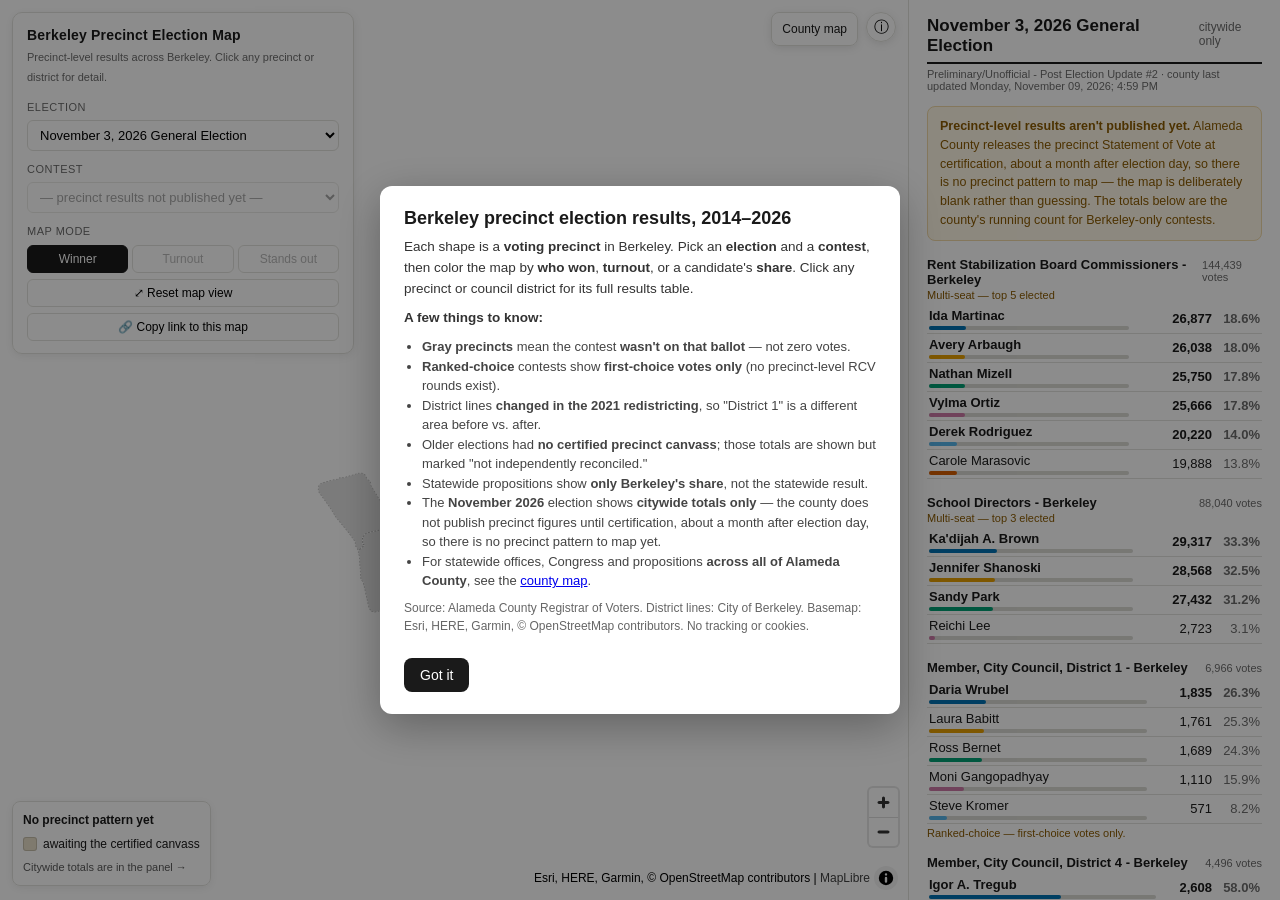
==== site/index.html @ ec2a9d04 "React to hashchange, so shared links work after load Both maps read the URL hash once at boot and ne" ====
<!DOCTYPE html>
<html lang="en">
<head>
<meta charset="utf-8" />
<meta name="viewport" content="width=device-width, initial-scale=1" />
<title>Berkeley Precinct Election Map</title>
<link href="./vendor/maplibre-gl.css" rel="stylesheet" />
<script src="./vendor/maplibre-gl.js"></script>
<style>
  :root { --panel: 372px; --bg: #f7f7f5; --ink: #1a1a1a; --muted: #6b6b6b; --line: #e2e2dd; --gold:#e8a400;
    --below:#b35806; --above:#2166ac; --neutral:#e8e8e6; }
  * { box-sizing: border-box; }
  html, body { margin: 0; height: 100%; font-family: -apple-system, BlinkMacSystemFont, "Segoe UI", Roboto, Helvetica, Arial, sans-serif; color: var(--ink); }
  #app { display: grid; grid-template-columns: 1fr var(--panel); height: 100%; }
  #map { position: relative; }
  #panel { border-left: 1px solid var(--line); background: #fff; overflow-y: auto; padding: 16px 18px 48px; }
  #controls { position: absolute; top: 12px; left: 12px; z-index: 5; background: rgba(255,255,255,.96);
    border: 1px solid var(--line); border-radius: 10px; padding: 12px 14px; width: 342px; box-shadow: 0 2px 10px rgba(0,0,0,.08); }
  #controls h1 { font-size: 14px; margin: 0 0 2px; letter-spacing: .2px; }
  #controls .sub { font-size: 11px; color: var(--muted); margin-bottom: 10px; }
  label { display: block; font-size: 11px; text-transform: uppercase; letter-spacing: .5px; color: var(--muted); margin: 8px 0 3px; }
  select { width: 100%; padding: 6px 8px; font-size: 13px; border: 1px solid var(--line); border-radius: 6px; background: #fff; }
  .modes { display: flex; flex-wrap: wrap; gap: 4px; margin-top: 4px; }
  .modes button { flex: 1 1 30%; font-size: 12px; padding: 6px 4px; border: 1px solid var(--line); background: #fff; border-radius: 6px; cursor: pointer; }
  .modes button.active { background: var(--ink); color: #fff; border-color: var(--ink); }
  .toggle { display:flex; gap:4px; margin-top:4px; }
  .toggle button { flex:1; font-size:12px; padding:5px 4px; border:1px solid var(--line); background:#fff; border-radius:6px; cursor:pointer; }
  .toggle button.active { background:#e9eef5; border-color:var(--above); color:#1c4a6e; font-weight:600; }
  .toggle button:disabled { opacity:.4; cursor:not-allowed; }
  .morebtn { width:100%; margin-top:5px; font-size:11px; padding:3px; background:none; border:none; color:var(--muted); cursor:pointer; text-align:left; }
  .moreviews { margin-top:3px; }
  #rcvNote { display: none; margin-top: 8px; font-size: 11px; background: #fff7e6; border: 1px solid #f0d9a8; color: #8a5a00; padding: 6px 8px; border-radius: 6px; }
  .editBtn { margin-top:8px; width:100%; font-size:12px; padding:6px; border:1px dashed var(--line); background:#fafafa; border-radius:6px; cursor:pointer; color:#444; }
  #legend { position: absolute; bottom: 14px; left: 12px; z-index: 5; background: rgba(255,255,255,.96);
    border: 1px solid var(--line); border-radius: 8px; padding: 8px 10px; font-size: 12px; max-width: 320px; box-shadow: 0 2px 10px rgba(0,0,0,.08); }
  #legend .row { display: flex; align-items: center; gap: 6px; margin: 2px 0; }
  #legend .sw { width: 14px; height: 14px; border-radius: 3px; border: 1px solid rgba(0,0,0,.15); flex: none; }
  .dhead { display:flex; align-items:baseline; justify-content:space-between; gap:8px; border-bottom:2px solid var(--ink); padding-bottom:6px; margin-bottom:2px; }
  .dhead h2 { font-size: 17px; margin: 0; }
  .dhead .mem { font-size: 12px; color: var(--muted); }
  .vintage { font-size: 11px; color: var(--muted); margin: 4px 0 14px; }
  .reset { font-size: 12px; color:#2a6; cursor:pointer; text-decoration:underline; background:none;border:none;padding:0; }
  .contestTitle { font-size: 14px; margin: 4px 0 2px; }
  .card { border:1px solid var(--line); border-radius:8px; padding:10px 12px; margin:8px 0 16px; }
  .card.dev { background:#fbfbf9; } .card.measure { background:#f3f7fb; border-color:#cfe0ee; } .card.align { background:#f7f4fb; border-color:#ddd0ee; }
  .card .lbl { font-size:11px; text-transform:uppercase; letter-spacing:.5px; color:var(--muted); margin-bottom:6px; }
  .dvrow { margin:8px 0; }
  .dvrow .top { display:flex; justify-content:space-between; font-size:12px; margin-bottom:3px; }
  .dvrow .dev { font-weight:700; font-variant-numeric:tabular-nums; }
  .dvbar { position:relative; height:10px; background:#ececea; border-radius:3px; }
  .dvbar .z { position:absolute; left:50%; top:-2px; bottom:-2px; width:1px; background:#9a9a94; }
  .dvbar .seg { position:absolute; top:0; bottom:0; border-radius:3px; }
  .mk { display:inline-block; font-size:11px; padding:1px 6px; border-radius:10px; font-weight:600; }
  .mk.confident { background:#d8efe0; color:#1d7a4d; }
  .mk.small { background:#fdf0d5; color:#8a5a00; }
  .mk.noisy { background:#eee; color:#777; }
  .mk.none { background:#f2f2f0; color:#999; }
  .mk.flag { background:#fff0f0; color:#b23; }
  .subtotal { background: var(--bg); border: 1px solid var(--line); border-radius: 8px; padding: 8px 10px; margin: 8px 0 16px; }
  .subtotal .lbl { font-size: 11px; text-transform: uppercase; letter-spacing:.5px; color: var(--muted); margin-bottom: 4px; }
  .prec { margin: 0 0 16px; }
  .prec .ph { display:flex; align-items:baseline; justify-content:space-between; cursor:pointer; }
  .prec .ph:hover .pid { text-decoration: underline; }
  .prec .pid { font-weight: 600; font-size: 13px; }
  .prec.focus .pid { color: #111; }
  .prec .turn { font-size: 11px; color: var(--muted); font-variant-numeric: tabular-nums; }
  table.res { width: 100%; border-collapse: collapse; font-size: 13px; margin-top: 4px; }
  table.res td { padding: 3px 2px; border-bottom: 1px solid var(--line); }
  table.res td.v { text-align: right; font-variant-numeric: tabular-nums; }
  table.res td.p { text-align: right; color: var(--muted); width: 48px; font-variant-numeric: tabular-nums; }
  table.res tr.win td { font-weight: 700; }
  .bar { height: 4px; background: #d9d9d3; border-radius: 2px; margin-top: 3px; }
  .bar > span { display: block; height: 100%; border-radius: 2px; }
  .noballot { font-size:12px; color: var(--muted); font-style: italic; margin-top:4px; }
  .credit { font-size: 11px; color: var(--muted); margin-top: 24px; line-height: 1.5; }
  a.src { color: #2a6; }
  /* editor modal */
  #editor { position:fixed; inset:0; background:rgba(0,0,0,.4); z-index:20; display:none; align-items:center; justify-content:center; }
  #editor .box { background:#fff; border-radius:12px; padding:20px 22px; width:460px; max-height:82vh; overflow-y:auto; box-shadow:0 10px 40px rgba(0,0,0,.3); }
  #editor h3 { margin:0 0 4px; font-size:16px; }
  #editor .hint { font-size:12px; color:var(--muted); margin-bottom:12px; }
  #editor .crow { display:flex; align-items:center; justify-content:space-between; gap:8px; padding:5px 0; border-bottom:1px solid var(--line); }
  #editor .crow span { font-size:13px; }
  #editor select.score { width:150px; }
  #editor .btns { display:flex; gap:8px; margin-top:16px; }
  #editor .btns button { flex:1; padding:8px; border-radius:7px; border:1px solid var(--line); cursor:pointer; font-size:13px; }
  #editor .btns .primary { background:var(--ink); color:#fff; border-color:var(--ink); }
  /* per-precinct rows as real, keyboard-focusable buttons (a11y) */
  .prec .ph { width:100%; text-align:left; font:inherit; color:inherit; background:none; border:none; border-radius:6px; }
  .prec .ph:focus-visible { outline:2px solid var(--above); outline-offset:2px; }
  .distrow { display:block; width:100%; text-align:left; font:inherit; color:inherit; background:none; border:none; border-bottom:1px solid var(--line); padding:8px 2px; cursor:pointer; }
  .distrow:hover .pid { text-decoration:underline; }
  .distrow:focus-visible { outline:2px solid var(--above); outline-offset:2px; }
  /* about / intro overlay */
  #about { position:fixed; inset:0; background:rgba(0,0,0,.45); z-index:30; display:none; align-items:center; justify-content:center; padding:16px; }
  #about .box { background:#fff; border-radius:12px; padding:22px 24px; max-width:520px; max-height:86vh; overflow-y:auto; box-shadow:0 12px 44px rgba(0,0,0,.3); }
  #about h2 { margin:0 0 6px; font-size:18px; }
  #about p { font-size:13.5px; line-height:1.55; margin:8px 0; color:#333; }
  #about ul { font-size:13px; line-height:1.5; color:#444; padding-left:18px; margin:8px 0; }
  #about .ok { margin-top:14px; padding:9px 16px; border-radius:8px; border:none; background:var(--ink); color:#fff; font-size:14px; cursor:pointer; }
  #aboutBtn { position:absolute; top:12px; right:12px; z-index:5; width:30px; height:30px; border-radius:50%; border:1px solid var(--line);
    background:rgba(255,255,255,.96); font-size:15px; cursor:pointer; box-shadow:0 2px 8px rgba(0,0,0,.1); }
  #countyLink { position:absolute; top:12px; right:50px; z-index:5; font-size:12px; padding:6px 10px; border:1px solid var(--line);
    border-radius:8px; background:rgba(255,255,255,.96); color:var(--ink); text-decoration:none; box-shadow:0 2px 8px rgba(0,0,0,.1); }
  .ctrlbtn { width:100%; margin-top:6px; padding:6px; font-size:12px; border:1px solid var(--line); background:#fff; border-radius:6px; cursor:pointer; }
  /* mobile / small screens: stack map over a scrollable panel; full-width controls */
  @media (max-width:760px){
    #app { grid-template-columns:1fr; grid-template-rows: 56vh auto; }
    #panel { border-left:none; border-top:1px solid var(--line); }
    #controls { left:8px; right:8px; width:auto; max-height:42vh; overflow-y:auto; }
    #legend { max-width:52%; bottom:8px; }
    #aboutBtn { top:10px; right:10px; }
    #countyLink { top:auto; bottom:8px; right:8px; }
    .modes button, .toggle button, select, .ctrlbtn { min-height:40px; }
    .prec .ph { min-height:40px; }
  }
  @media (max-width:400px){ #controls { font-size:12px; } #legend { max-width:60%; } }
</style>
</head>
<body>
<noscript><div style="padding:24px;font:15px/1.6 -apple-system,Arial,sans-serif;max-width:640px">
  <h2>Berkeley Precinct Election Map</h2>
  <p>This interactive map needs JavaScript (and a WebGL-capable browser) to run. Election
  results data is available as plain files under <code>/data/</code> in the source repository.</p>
</div></noscript>
<div id="app">
  <div id="map">
    <a id="countyLink" href="./county.html" title="Countywide map: statewide offices, Congress and propositions">County map</a>
    <button id="aboutBtn" title="About this map" aria-label="About this map">ⓘ</button>
    <div id="controls">
      <h1>Berkeley Precinct Election Map</h1>
      <div class="sub" id="focusNote">Precinct-level results across Berkeley. Click any precinct or district for detail.</div>
      <label>Election</label>
      <select id="electionSel"></select>
      <label>Contest</label>
      <select id="contestSel"></select>
      <label>Map mode</label>
      <div class="modes">
        <button data-mode="winner" class="active">Winner</button>
        <button data-mode="turnout">Turnout</button>
        <button data-mode="deviation" title="Where a precinct voted clearly differently from its district">Stands out</button>
        <button data-mode="alignment" id="alignBtn" style="display:none">Alignment</button>
      </div>
      <button class="morebtn" id="moreToggle">More views ▾</button>
      <div class="modes moreviews" id="moreViews" style="display:none">
        <button data-mode="choice">% for a candidate</button>
      </div>
      <div id="choiceWrap" style="display:none">
        <label>Candidate / choice</label>
        <select id="choiceSel"></select>
      </div>
      <div id="baselineWrap" style="display:none">
        <label>Compare each precinct to</label>
        <div class="toggle" id="baselineToggle">
          <button data-base="district" class="active">Its district avg</button>
          <button data-base="city">Citywide avg</button>
        </div>
      </div>
      <div id="rcvNote">⚑ Ranked-choice contest — this shows <b>first-choice votes only</b>.</div>
      <button class="ctrlbtn" id="resetView">⤢ Reset map view</button>
      <button class="ctrlbtn" id="shareBtn">🔗 Copy link to this map</button>
      <!-- Authoring tool — hidden in the public build; remove display:none to score contests locally. -->
      <button class="editBtn" id="openEditor" style="display:none">✎ Edit alignment scores…</button>
    </div>
    <div id="legend"></div>
  </div>
  <div id="panel"></div>
</div>
<div id="about"><div class="box">
  <h2>Berkeley precinct election results, 2014–2026</h2>
  <p>Each shape is a <b>voting precinct</b> in Berkeley. Pick an <b>election</b> and a <b>contest</b>, then
  color the map by <b>who won</b>, <b>turnout</b>, or a candidate's <b>share</b>. Click any precinct or
  council district for its full results table.</p>
  <p style="font-weight:600;margin-bottom:2px">A few things to know:</p>
  <ul>
    <li><b>Gray precincts</b> mean the contest <b>wasn't on that ballot</b> — not zero votes.</li>
    <li><b>Ranked-choice</b> contests show <b>first-choice votes only</b> (no precinct-level RCV rounds exist).</li>
    <li>District lines <b>changed in the 2021 redistricting</b>, so "District 1" is a different area before vs. after.</li>
    <li>Older elections had <b>no certified precinct canvass</b>; those totals are shown but marked "not independently reconciled."</li>
    <li>Statewide propositions show <b>only Berkeley's share</b>, not the statewide result.</li>
    <li>The <b>November 2026</b> election shows <b>citywide totals only</b> — the county does not publish
        precinct figures until certification, about a month after election day, so there is no precinct
        pattern to map yet.</li>
    <li>For statewide offices, Congress and propositions <b>across all of Alameda County</b>, see the
        <a href="./county.html">county map</a>.</li>
  </ul>
  <p style="font-size:12px;color:#666">Source: Alameda County Registrar of Voters. District lines: City of
  Berkeley. Basemap: Esri, HERE, Garmin, © OpenStreetMap contributors. No tracking or cookies.</p>
  <button class="ok" id="aboutOk">Got it</button>
</div></div>
<div id="editor"><div class="box">
  <h3>Alignment scores</h3>
  <div class="hint">1 = strongly oppose · 3 = neutral · 5 = strongly support. “—” = unscored (excluded from the composite). Edits apply live; Export saves <code>alignment.json</code> to commit.</div>
  <label>Election</label><select id="edElection"></select>
  <label>Contest</label><select id="edContest"></select>
  <div id="edChoices"></div>
  <div class="btns">
    <button id="edApply" class="primary">Apply</button>
    <button id="edExport">Export alignment.json</button>
    <button id="edClose">Close</button>
  </div>
</div></div>
<script>
const DATA = "./data";
const EMBED_PAGE = "index";
/* ---- embedding (samkp.com wraps this page in an iframe) ----------------------
   A deep link shared from samkp.com has to reopen the same view, and "copy link"
   has to hand back the samkp.com URL, not the github.io one. So the parent is told
   the hash on every change, and is asked for its own URL when copying. Only the
   origins listed here are trusted, and only the hash — which is not sensitive — is
   ever sent. Standalone (unframed) use is unaffected. */
const EMBED_PARENTS = ["https://samkp.com", "https://www.samkp.com"];
const FRAMED = (()=>{ try { return !!window.parent && window.parent !== window; } catch(e){ return false; } })();
let _shareWaiters = [];
if(FRAMED) window.addEventListener("message", ev=>{
  if(!EMBED_PARENTS.includes(ev.origin)) return;
  const d = ev.data || {};
  if(d.type === "bpm:share-url" && typeof d.url === "string"){
    const w = _shareWaiters; _shareWaiters = []; w.forEach(fn=>fn(d.url));
  }
});
function notifyParent(){
  if(!FRAMED) return;
  for(const o of EMBED_PARENTS){
    try { window.parent.postMessage({type:"bpm:hash", page:EMBED_PAGE, hash:location.hash}, o); } catch(e){}
  }
}
function shareUrl(){
  if(!FRAMED) return Promise.resolve(location.href);
  return new Promise(res=>{
    let done=false; const finish=u=>{ if(!done){ done=true; res(u); } };
    _shareWaiters.push(finish);
    for(const o of EMBED_PARENTS){
      try { window.parent.postMessage({type:"bpm:share-url-request"}, o); } catch(e){}
    }
    setTimeout(()=>finish(location.href), 400);   // no answer: fall back to our own URL
  });
}

// Okabe–Ito colorblind-safe qualitative palette (first 7), then neutral grays for overflow.
const CAT = ["#0072B2","#E69F00","#009E73","#CC79A7","#56B4E9","#D55E00","#F0E442","#8c8c8c","#7d5aa6","#4d4d4d"];
const YESNO = { "YES":"#2b8cbe", "NO":"#e08214" };
const RAMP = ["#f7fbff","#c6dbef","#6baed6","#2171b5","#08306b"];
const MAP_LABEL = { "berkeley-council-2021":"2021 redistricting", "berkeley-council-2013":"2013 map (2010 census)" };
const MODES = ["winner","choice","turnout","deviation","alignment"];
const DEV_MAX = 0.15;          // 15 pts saturates the diverging scale
const MATERIAL = 0.03;         // 3-pt materiality gate
const NEUTRAL = "#e8e8e6", UNSCORED = "#e6ddc7";
const OVER_NOTE = "Turnout over 100%: California allows same-day (conditional) voter registration, so ballots cast can exceed the pre-election registered-voter count (precinct consolidation adds to this too).";
const overReg = p => p.registered && p.ballots_cast > p.registered;

const state = { election:null, contest:null, mode:"winner", choice:null, baseline:"district",
                district:null, focus:null, results:null, catalog:null, dmembers:{},
                alignment:{}, measures:{}, featured:[] };
let map, elections;

const slug = s => s.toLowerCase().replace(/[^a-z0-9]+/g,"-").replace(/^-|-$/g,"");
const esc = s => String(s==null?"":s).replace(/[&<>"]/g, c=>({"&":"&amp;","<":"&lt;",">":"&gt;",'"':"&quot;"}[c]));
const sumv = ch => Object.values(ch).reduce((a,b)=>a+b,0);
// multi-seat (vote-for-N) contests: significance must be per-ballot (p=votes/ballots,
// n=ballots), NOT per-vote — votes within one ballot aren't independent.
const isMulti = contest => !!(state.catalog[contest] && state.catalog[contest].multi);
const denomOf = (c, multi) => multi ? (c.cast||0) : sumv(c.choices);
const winnerOf = ch => Object.entries(ch).filter(([k])=>!k.startsWith("_")).reduce((a,b)=> b[1]>a[1]?b:a, ["",-1]);
const hex2rgb = h => [1,3,5].map(i=>parseInt(h.slice(i,i+2),16));
function rampColor(t){ const n=RAMP.length-1, x=Math.max(0,Math.min(1,t))*n, i=Math.floor(x), f=x-i;
  const a=hex2rgb(RAMP[i]), b=hex2rgb(RAMP[Math.min(i+1,n)]);
  return `rgb(${a.map((v,k)=>Math.round(v+(b[k]-v)*f)).join(",")})`; }
// shared diverging scale: t in [-1,1]. Light neutral midpoint, dark saturated
// endpoints, orange↔blue — the canonical colorblind-safe, non-partisan diverging pair
// (ColorBrewer / Cynthia Brewer: light middle, dark contrasting-hue extremes).
function divColor(t){
  t=Math.max(-1,Math.min(1,t));
  const mid=[241,241,239], below=[179,88,6], above=[33,102,172];   // #b35806 <-> #f1f1ef <-> #2166ac
  const e = t<0?below:above, k=Math.abs(t);
  return `rgb(${mid.map((m,i)=>Math.round(m+(e[i]-m)*k)).join(",")})`;
}

// ---- statistics (Feature 1) ----
function aggregate(contest, choice, pids){
  const multi=isMulti(contest); let cv=0, den=0;
  for(const pid of pids){ const c=state.results.precincts[pid]?.contests[contest];
    if(c){ cv += c.choices[choice]||0; den += denomOf(c,multi); } }
  return { p: den? cv/den : 0, n: den };
}
function districtsWithContest(contest){
  const s=new Set();
  for(const p of Object.values(state.results.precincts)) if(p.contests[contest]) s.add(p.district);
  s.delete(undefined); s.delete(null); return s;
}
function aggregate2(contest){ const s={}; for(const p of Object.values(state.results.precincts)){ const c=p.contests[contest]; if(c) for(const[k,v] of Object.entries(c.choices)) s[k]=(s[k]||0)+v; } return s; }
function deviation(pid, contest, choice, baseline){
  const p0=state.results.precincts[pid], c=p0&&p0.contests[contest];
  if(!c) return null;
  const multi=isMulti(contest);
  const n=denomOf(c,multi), p=n?(c.choices[choice]||0)/n:0;
  const cityOnly = districtsWithContest(contest).size<=1;
  let base, scope;
  if(baseline==="city" && !cityOnly){ base=aggregate(contest,choice,Object.keys(state.results.precincts)); scope="city"; }
  else { base=aggregate(contest,choice, state.results.districts[p0.district]||[]); scope="district"; }
  if(!n || !base.n) return { unavailable:true, multi, scope, cityOnly };   // multi-seat w/o ballot counts
  const diff=p-base.p;
  const se=Math.sqrt(p*(1-p)/n + base.p*(1-base.p)/base.n);   // binomial SE of the difference
  const sig=Math.abs(diff) > 1.96*se, mat=Math.abs(diff) >= MATERIAL;
  const verdict = (sig&&mat)?"confident":(sig&&!mat)?"small":(!sig&&mat)?"noisy":"none";
  return { p, n, base, diff, se, sig, mat, verdict, scope, cityOnly, multi };
}
// ---- alignment (Feature 2) — human-authored scores only ----
const contestScored = (eid, contest) => {
  const s=(state.alignment[eid]||{})[contest];
  return !!(s && Object.values(s).some(v=>v!=null)) && state.catalog?.[contest]?.verified!==false;
};
function scoredContests(eid){
  const A=state.alignment[eid]||{};
  return Object.keys(A).filter(n=>Object.values(A[n]||{}).some(v=>v!=null));
}
// whether an election has ANY scored+verified contest (gates the Alignment button).
// Needs that election's catalog; for the current election use state.catalog, else
// treat "has a non-null score" as enough (verified re-checked at render time).
function hasScored(eid){
  const A=state.alignment[eid]||{};
  return Object.entries(A).some(([n,s])=>Object.values(s||{}).some(v=>v!=null));
}
// Single-contest alignment index for the CURRENTLY selected contest.
function contestAlignment(pid, contest){
  const scores=(state.alignment[state.election]||{})[contest];
  const cat=state.catalog[contest];
  if(!scores || !cat || cat.verified===false) return null;      // honor verified
  const c=state.results.precincts[pid]?.contests[contest]; if(!c) return null;
  const tot=sumv(c.choices); if(!tot) return null;
  let ws=0, w=0;
  for(const [choice,score] of Object.entries(scores)){
    if(score==null) continue;
    const sh=(c.choices[choice]||0)/tot; ws+=sh*score; w+=sh;
  }
  return w>0 ? ws/w : null;
}
function alignmentIndex(pid){
  const v=contestAlignment(pid, state.contest);
  return v==null ? null : { index:v, contests:1, contest:state.contest };
  // TODO: cross-contest precinct alignment average — blend contestAlignment(pid, c)
  // across scoredContests(state.election) into a per-precinct composite. Not surfaced yet.
}
window._test = { deviation, alignmentIndex, contestAlignment, hasScored, scoredContests, aggregate, districtsWithContest, get state(){return state;} };

function fatal(msg){
  document.getElementById("app").innerHTML =
    `<div style="padding:28px;max-width:560px;font:15px/1.6 -apple-system,Arial,sans-serif">
      <h2>Berkeley Precinct Election Map</h2><p>${esc(msg)}</p>
      <p style="color:#666;font-size:13px">Try a modern browser with WebGL enabled, or view the raw data files under <code>/data/</code>.</p></div>`;
}
function webglOK(){
  try { const c=document.createElement("canvas");
    return !!(window.WebGLRenderingContext && (c.getContext("webgl")||c.getContext("experimental-webgl"))); }
  catch(e){ return false; }
}
async function boot() {
  if(!webglOK()){ fatal("This map needs a WebGL-capable browser to display."); return; }
  try {
    elections = (await (await fetch(`${DATA}/elections.json`)).json()).elections;
  } catch(e){ fatal("Could not load election data. Please refresh."); return; }
  try { state.alignment = await (await fetch(`${DATA}/alignment.json`)).json(); } catch(e){ state.alignment={}; }
  try { state.measures  = await (await fetch(`${DATA}/measures.json`)).json();  } catch(e){ state.measures={}; }
  try { state.featured  = (await (await fetch(`${DATA}/featured.json`)).json()).featured||[]; } catch(e){ state.featured=[]; }
  const esel = document.getElementById("electionSel");
  elections.forEach(e => esel.add(new Option(e.name, e.id)));
  map = new maplibregl.Map({
    container: "map",
    style: { version:8,
      // Esri's light-gray canvas: keyless, and a neutral ground for a choropleth.
      // (CARTO's basemaps.cartocdn.com tiles now require an API key and serve a
      // watermarked placeholder without one.) Labels ride above the fills so place
      // names stay readable over the choropleth.
      sources:{
        esri:{ type:"raster", tileSize:256,
          tiles:["https://services.arcgisonline.com/ArcGIS/rest/services/Canvas/World_Light_Gray_Base/MapServer/tile/{z}/{y}/{x}"],
          attribution:"Esri, HERE, Garmin, © OpenStreetMap contributors" },
        esriLabels:{ type:"raster", tileSize:256,
          tiles:["https://services.arcgisonline.com/ArcGIS/rest/services/Canvas/World_Light_Gray_Reference/MapServer/tile/{z}/{y}/{x}"] } },
      layers:[{ id:"base", type:"raster", source:"esri" }] },
    center:[-122.29,37.884], zoom:12.4 });
  window._map = map;
  map.on("error", e => console.error("MAP ERROR:", e && e.error && e.error.message));
  map.addControl(new maplibregl.NavigationControl({ showCompass:false }), "bottom-right");
  let inited=false;
  async function init(){
    if(inited) return; inited=true;
    try { parseHash(); document.getElementById("electionSel").value = state.election;
      await loadElection(state.election); wireControls(); window._ready = true;
      try { if(!localStorage.getItem("bpm_about_v1")){ document.getElementById("about").style.display="flex"; localStorage.setItem("bpm_about_v1","1"); } } catch(e){} }
    catch (err) { console.error("LOAD HANDLER FAILED:", err && err.stack || err); fatal("Something went wrong loading the map. Please refresh."); }
  }
  map.on("load", init);
  // resilience: start as soon as the style is ready even if basemap tiles stall/are blocked
  // Start as soon as the style settles. The style can take a while on a slow or
  // throttled connection, so wait up to ~30s before giving up on it; past that,
  // start anyway so the visitor gets the results panel rather than a blank page
  // (loadElection's layer setup tolerates a not-yet-ready style and retries).
  let _t=0; const _poll=setInterval(()=>{
    if(inited){ clearInterval(_poll); return; }
    if(map.isStyleLoaded() || _t++ > 75){ clearInterval(_poll); init(); }
  }, 400);
}
/* Back/forward, an edited address bar, or — when embedded — the parent page
   pointing the iframe at a different view, all arrive as a hashchange. Without
   this the app only read the hash once at boot, so a pasted link did nothing
   until a manual reload. updateHash() uses replaceState, which does not fire
   hashchange, so there is no feedback loop. */
window.addEventListener("hashchange", async ()=>{
  if(!window._ready) return;
  const prev = state.election;
  parseHash();
  const esel=document.getElementById("electionSel");
  if(esel) esel.value = state.election;
  if(state.election !== prev){ state.contest=null; state.focus=null; await loadElection(state.election); return; }
  state.focus=null;
  render();          // render() resolves _pendingContestSlug / _pendingChoiceSlug
});

function eachCoord(geom, fn){ const walk=a=>{ if(typeof a[0]==="number") fn(a); else a.forEach(walk); }; walk(geom.coordinates); }
function fitToPrecincts(duration){
  if(!state._geo || !state._geo.features.length) return;
  const b=new maplibregl.LngLatBounds();
  state._geo.features.forEach(f=>eachCoord(f.geometry,c=>b.extend(c)));
  if(b.isEmpty()) return;
  const narrow = window.innerWidth<=760;
  const want = narrow ? {top:96,left:20,right:20,bottom:40} : {top:110,left:372,right:40,bottom:60};
  const doFit=()=>{
    // Clamp padding to the canvas — on a narrow desktop window the 372px control
    // inset can exceed the map pane, and fitBounds then gives up entirely.
    const c=map.getCanvas();
    const W=c.clientWidth||c.width, H=c.clientHeight||c.height;
    const fit=(a,b2,limit)=>{
      a=Math.min(a, limit*0.35); b2=Math.min(b2, limit*0.35);   // no side eats the pane
      const t=a+b2, max=limit*0.7;
      return t<=max? [a,b2] : [a*max/t, b2*max/t]; };
    const [l,r]=fit(want.left,want.right,W), [t,bm]=fit(want.top,want.bottom,H);
    const pad={top:Math.round(t),bottom:Math.round(bm),left:Math.round(l),right:Math.round(r)};
    try{ map.fitBounds(b, { padding:pad, duration: duration==null?400:duration }); }
    catch(e){ /* container not sized yet — retry after resize */ map.once("idle", ()=>{ try{ map.fitBounds(b,{duration:0}); }catch(_){} }); } };
  // guard against a not-yet-laid-out container (fitBounds → NaN)
  const c=map.getCanvas(); if(c && c.width>0 && c.height>0) doFit(); else map.once("idle", doFit);
}

async function loadElection(id) {
  state.election = id;
  const meta = elections.find(e=>e.id===id);
  state.results = await (await fetch(`${DATA}/${meta.results}`)).json();
  state.catalog = state.results.contests;

  const geo = await (await fetch(`${DATA}/${meta.geo}`)).json();
  const dgeo = await (await fetch(`${DATA}/${meta.districts_geo}`)).json();
  state._geo = geo;   // kept for precinctCenter (avoids reading MapLibre internals)
  state.dmembers = {}; dgeo.features.forEach(f=> state.dmembers[String(f.properties.district)] = f.properties.member);

  // Map layers are set up in one fault-tolerant block: if the style is not ready
  // yet (slow/blocked basemap) addSource throws, and we retry once the style
  // settles instead of failing the whole load — the results panel still renders.
  const setupLayers = () => {
  ["precincts-fill","precincts-line","precincts-sel","districts-all","districts-focus"].forEach(l=>{ if(map.getLayer(l)) map.removeLayer(l); });
  ["precincts","districts"].forEach(s=>{ if(map.getSource(s)) map.removeSource(s); });
  map.addSource("precincts", { type:"geojson", data:geo, promoteId:"precinct" });
  map.addSource("districts", { type:"geojson", data:dgeo });
  map.addLayer({ id:"precincts-fill", type:"fill", source:"precincts",
    paint:{ "fill-color":["coalesce",["feature-state","color"],"#ddd"], "fill-opacity":0.88 } });
  map.addLayer({ id:"precincts-line", type:"line", source:"precincts", paint:{ "line-color":"#fff", "line-width":0.6 } });
  map.addLayer({ id:"precincts-sel", type:"line", source:"precincts", paint:{
    "line-color":["case",["==",["feature-state","sel"],2],"#111",["==",["feature-state","sel"],1],"#e8a400","rgba(0,0,0,0)"],
    "line-width":["case",["==",["feature-state","sel"],2],3,["==",["feature-state","sel"],1],1.8,0] } });
  map.addLayer({ id:"districts-all", type:"line", source:"districts",
    paint:{ "line-color":"#888", "line-width":0.8, "line-dasharray":[2,2], "line-opacity":0.5 } });
  map.addLayer({ id:"districts-focus", type:"line", source:"districts",
    filter:["==",["get","district"], state.district], paint:{ "line-color":"#111", "line-width":2.4 } });
  // street/place labels on top of the fills
  if(!map.getLayer("base-labels"))
    map.addLayer({ id:"base-labels", type:"raster", source:"esriLabels", paint:{ "raster-opacity":0.9 } });
  fitToPrecincts(0);
  };
  try { setupLayers(); }
  catch(e){ console.warn("style not ready, retrying layer setup:", e && e.message);
            map.once("styledata", ()=>{ try{ setupLayers(); render(); }catch(_){} }); }

  if(!map.__precinctWired){                 // register interaction handlers ONCE, not per election switch
    map.__precinctWired = true;
    map.on("click", "precincts-fill", e => {
      const pid = e.features[0].properties.precinct;
      const d = state.results.precincts[pid]?.district;
      if (d==null) return;
      state.district = d; state.focus = pid; render();
    });
    map.on("mouseenter","precincts-fill",()=>map.getCanvas().style.cursor="pointer");
    map.on("mouseleave","precincts-fill",()=>map.getCanvas().style.cursor="");
  }

  if (isPending()) { renderPending(); return; }   // canvass not published yet
  buildContestPicker();
  if (!state.contest || !(state.contest in state.catalog)) state.contest = pickDefaultContest();
  if (state.district!=null && !(state.district in state.results.districts)) { state.district = null; state.focus = null; }
  render();
}

/* ---- elections whose precinct canvass the county has not published yet ----
   The county releases the precinct-level Statement of Vote only at/near
   certification (~30 days). Until then we have the real citywide outcome but no
   precinct pattern, so the choropleth is switched off rather than filled with a
   guess, and the panel shows the citywide count with its "as of" stamp. */
const isPending = () => !!(state.results && state.results.precinct_results === false);
const PENDING_WASH = "#e6ddc7";

function setControlsEnabled(on){
  document.getElementById("contestSel").disabled = !on;
  document.querySelectorAll('.modes button[data-mode]').forEach(b=>{ b.disabled = !on; });
  const mt=document.getElementById("moreToggle"); if(mt) mt.style.display = on? "" : "none";
  const mv=document.getElementById("moreViews"); if(mv && !on) mv.style.display="none";
}

function renderPending(){
  setControlsEnabled(false);
  const sel=document.getElementById("contestSel");
  sel.innerHTML=""; sel.add(new Option("— precinct results not published yet —",""));
  document.getElementById("choiceWrap").style.display="none";
  document.getElementById("baselineWrap").style.display="none";
  document.getElementById("rcvNote").style.display="none";

  const paint=()=>{ try{ for(const pid of Object.keys(state.results.precincts))
      map.setFeatureState({source:"precincts", id:pid},{color:PENDING_WASH, sel:0}); }catch(e){} };
  if(map.isStyleLoaded() && map.getSource("precincts")) paint(); else map.once("idle", paint);
  if(map.getLayer("districts-focus")) map.setFilter("districts-focus",["==",["get","district"],"__none__"]);

  document.getElementById("legend").innerHTML =
    `<div style="font-weight:600;margin-bottom:4px">No precinct pattern yet</div>`
    + `<div class="row"><span class="sw" style="background:${PENDING_WASH}"></span>awaiting the certified canvass</div>`
    + `<div style="font-size:11px;color:#595959;margin-top:3px">Citywide totals are in the panel →</div>`;

  document.getElementById("panel").innerHTML = pendingPanelHtml();
  updateHash();
}

function needFraction(threshold){          // "Needs 2/3 majority Yes votes to pass"
  if(!threshold) return null;
  if(/2\s*\/\s*3|two-?thirds/i.test(threshold)) return 2/3;
  if(/55%/.test(threshold)) return 0.55;
  if(/majority/i.test(threshold)) return 0.5;
  return null;
}

function pendingPanelHtml(){
  const cw = state.results.citywide || {};
  const meta = elections.find(e=>e.id===state.election) || {};
  const contests = cw.contests || [];
  const src = (meta.sources||{});

  const yesNo = c => {
    const y=c.choices.find(r=>/^(bonds\s+)?yes$/i.test(r.choice));
    const n=c.choices.find(r=>/^(bonds\s+)?no$/i.test(r.choice));
    if(!y||!n) return null;
    const share=y.votes/((y.votes+n.votes)||1), need=needFraction(c.threshold);
    return {y,n,share,need, passing: need==null? null : share>=need};
  };

  let html = `<div class="dhead"><h2>${esc(meta.name||"November 3, 2026")}</h2>`
    + `<span class="mem">citywide only</span></div>`
    + `<div class="vintage">${esc(cw.status||"Preliminary/Unofficial")}`
    + (cw.county_last_updated? ` · county last updated ${esc(cw.county_last_updated)}` : "")
    + `</div>`
    + `<div class="card" style="background:#fff7e6;border-color:#f0d9a8;color:#8a5a00;font-size:12.5px;line-height:1.5">`
    + `<b>Precinct-level results aren't published yet.</b> Alameda County releases the `
    + `precinct Statement of Vote at certification, about a month after election day, so there `
    + `is no precinct pattern to map — the map is deliberately blank rather than guessing. `
    + `The totals below are the county's running count for Berkeley-only contests.</div>`;

  for(const c of contests){
    const total = c.total_votes || c.choices.reduce((a,r)=>a+r.votes,0);
    const m = c.kind==="measure" ? yesNo(c) : null;
    html += `<div class="prec"><div class="ph" style="cursor:default"><span class="pid">${esc(c.name)}</span>`
      + `<span class="turn">${(total||0).toLocaleString()} votes</span></div>`;
    if(c.threshold) html += `<div style="font-size:11px;color:#6b6b6b;margin:2px 0">${esc(c.threshold)}</div>`;
    if(c.seats) html += `<div style="font-size:11px;color:#8a5a00;margin:2px 0">Multi-seat — top ${c.seats} elected</div>`;
    if(m && m.passing!==null)
      html += `<div style="margin:3px 0"><span class="mk ${m.passing?"confident":"flag"}">`
        + `${m.passing?"passing":"failing"} · needs ${(m.need*100).toFixed(m.need===2/3?1:0)}%</span></div>`;
    const top = Math.max(...c.choices.map(r=>r.votes));
    html += `<table class="res">` + c.choices.map((r,i)=>{
        const win = c.kind==="measure" ? /^(bonds\s+)?yes$/i.test(r.choice) && m && m.passing
                                       : (c.seats? i < c.seats : r.votes===top);
        const col = c.kind==="measure"
          ? (/^(bonds\s+)?yes$/i.test(r.choice)? YESNO.YES : /^(bonds\s+)?no$/i.test(r.choice)? YESNO.NO : CAT[i%CAT.length])
          : CAT[i%CAT.length];
        return `<tr class="${win?"win":""}"><td>${esc(r.choice)}`
          + `<div class="bar"><span style="width:${(r.pct||0).toFixed(1)}%;background:${col}"></span></div></td>`
          + `<td class="v">${r.votes.toLocaleString()}</td><td class="p">${(r.pct||0).toFixed(1)}%</td></tr>`;
      }).join("") + `</table>`;
    if(c.rcv) html += `<div style="font-size:11px;color:#8a5a00;margin-top:3px">Ranked-choice — first-choice votes only.</div>`;
    html += `</div>`;
  }

  html += `<div class="credit"><b>${esc(meta.name||"")}</b><br>`
    + `Citywide totals scraped from the county's live results portal`
    + (cw.source_url? ` (<a class="src" href="${esc(cw.source_url)}" target="_blank" rel="noopener">results page</a>)` : "")
    + `. Only Berkeley-jurisdiction contests are shown: the portal reports county and state `
    + `contests countywide, not for Berkeley, so those would be misleading here.<br>`
    + (src.election_page? `County <a class="src" href="${esc(src.election_page)}" target="_blank" rel="noopener">election page</a>.<br>`:"")
    + `Precinct geometry for this election is already published and loaded — only the tallies are missing.`
    + `</div>`;
  return html;
}

function featuredFor(eid){ return (state.featured||[]).filter(f=>f.election===eid).map(f=>f.contest); }
const pickDefaultContest = () => {
  const f=featuredFor(state.election).find(n=>n in state.catalog);
  if(f) return f;
  const n=Object.keys(state.catalog); return n.find(x=>/^Mayor - Berkeley/.test(x))||n[0];
};

function buildContestPicker(){
  const sel=document.getElementById("contestSel"); sel.innerHTML="";
  const names=Object.keys(state.catalog);
  const feat=featuredFor(state.election).filter(n=>names.includes(n)); const featSet=new Set(feat);
  const tag=n=>{ const m=state.catalog[n];
    return (m.consequential?"★ ":"")+n+(m.rcv?" (RCV)":"")+(m.multi?" ▦":"")+(m.verified===false?" ⚠":"")+((state.measures[state.election]||{})[n]?" ◆":""); };
  const opt=n=>{ const o=new Option(tag(n),n); if(state.catalog[n].reason) o.title=state.catalog[n].reason; return o; };
  const grp=(label,arr)=>{ if(!arr.length)return; const og=document.createElement("optgroup"); og.label=label; arr.forEach(n=>og.appendChild(opt(n))); sel.appendChild(og); };
  grp("★ Featured", feat);
  const rest=names.filter(n=>!featSet.has(n));
  grp("Berkeley city / schools", rest.filter(n=>/Berkeley/.test(n)));
  grp("County · State · Federal · Props", rest.filter(n=>!/Berkeley/.test(n)));
  sel.value=state.contest;
}
/* Candidate slugs must survive across cycles: the county prefixes choices with the
   party in some elections and not others (e.g. "DEM - LATEEFAH SIMON" in Nov 2024,
   plain "Lateefah Simon" in Nov 2026). Links are written party-free and read
   tolerantly, so older prefixed links keep working too. */
const PARTY_PREFIX = /^[A-Z]{2,4}\s*-\s*/i;
const SLUG_PARTY = /^(dem|rep|grn|lib|pf|ai|npp|aip|ref)-/;
const bareSlug = c => slug(String(c).replace(PARTY_PREFIX, ""));
function resolveChoice(slugged, choices){
  if(!slugged) return null;
  const bare = slugged.replace(SLUG_PARTY, "");
  return choices.find(c=>slug(c)===slugged)
      || choices.find(c=>bareSlug(c)===slugged)
      || choices.find(c=>bareSlug(c)===bare)
      || null;
}
function choiceValid(){ return state.catalog[state.contest].choices.includes(state.choice); }
function buildChoicePicker(){
  const sel=document.getElementById("choiceSel"); sel.innerHTML="";
  state.catalog[state.contest].choices.forEach(c=>sel.add(new Option(c,c)));
  if(!choiceValid()) state.choice=leadingChoiceName();
  sel.value=state.choice;
}
function leadingChoiceName(){ const agg=aggregate2(state.contest); const [w]=winnerOf(agg); return w||state.catalog[state.contest].choices[0]; }
function colorForContest(){
  const {choices,kind}=state.catalog[state.contest]; const cmap={};
  choices.forEach((c,i)=>{ cmap[c]= kind==="measure"&&YESNO[c.toUpperCase()] ? YESNO[c.toUpperCase()] : CAT[i%CAT.length]; });
  return cmap;
}

function render(){
  if (isPending()) { renderPending(); return; }
  setControlsEnabled(true);                 // undo the pending-election lockout
  if (state._pendingContestSlug){ const m=Object.keys(state.catalog).find(n=>slug(n)===state._pendingContestSlug); if(m)state.contest=m; state._pendingContestSlug=null; }
  if (state._pendingChoiceSlug){ const m=resolveChoice(state._pendingChoiceSlug, state.catalog[state.contest]?.choices||[]); if(m)state.choice=m; state._pendingChoiceSlug=null; }

  updateAlignVisibility();
  const cat=state.catalog[state.contest];
  const usesChoice = state.mode==="choice"||state.mode==="deviation";
  document.getElementById("rcvNote").style.display = cat.rcv?"block":"none";
  document.getElementById("choiceWrap").style.display = usesChoice?"block":"none";
  document.getElementById("baselineWrap").style.display = state.mode==="deviation"?"block":"none";
  document.getElementById("contestSel").value=state.contest;
  if(!choiceValid()) state.choice=leadingChoiceName();
  if(usesChoice) buildChoicePicker();
  // city baseline disabled for council-only contests
  const cityOnly = districtsWithContest(state.contest).size<=1;
  const cityBtn=document.querySelector('#baselineToggle [data-base="city"]');
  if(cityBtn){ cityBtn.disabled=cityOnly; if(cityOnly && state.baseline==="city"){ state.baseline="district"; syncBaselineButtons(); } }

  const paintMap=()=>{ try{
    paintChoropleth(colorForContest());
    map.setFilter("districts-focus", ["==",["get","district"], state.district||"__none__"]);
    setHighlights();
  }catch(e){ console.error("paint skipped:", e && e.message); } };
  if(map.isStyleLoaded() && map.getSource("precincts")) paintMap();
  else map.once("idle", paintMap);   // repaint once the style/tiles settle (resilient to flaky CDNs)
  buildLegend(colorForContest());
  showDistrict();
  updateHash();
}

function paintChoropleth(cmap){
  const P=state.results.precincts, cat=state.catalog[state.contest];
  const setC=(pid,color)=>map.setFeatureState({source:"precincts", id:pid}, {color});
  if(state.mode==="deviation"){
    const choice=state.choice, multi=isMulti(state.contest), dsts=districtsWithContest(state.contest), cityOnly=dsts.size<=1;
    const cityAgg=aggregate(state.contest,choice,Object.keys(P)); const dAgg={};
    for(const d of dsts) dAgg[d]=aggregate(state.contest,choice,state.results.districts[d]||[]);
    for(const [pid,p] of Object.entries(P)){
      const c=p.contests[state.contest];
      if(!c || cat.verified===false){ setC(pid, c?NEUTRAL:"#eee"); continue; }
      const n=denomOf(c,multi);
      const base=(state.baseline==="city"&&!cityOnly)?cityAgg:dAgg[p.district];
      if(!n || !base.n){ setC(pid, NEUTRAL); continue; }   // multi-seat w/o ballot counts
      const pr=(c.choices[choice]||0)/n, diff=pr-base.p, se=Math.sqrt(pr*(1-pr)/n+base.p*(1-base.p)/base.n);
      const ok = Math.abs(diff)>1.96*se && Math.abs(diff)>=MATERIAL;
      setC(pid, ok?divColor(diff/DEV_MAX):NEUTRAL);
    }
    return;
  }
  if(state.mode==="alignment"){
    for(const pid of Object.keys(P)){ const ai=alignmentIndex(pid); setC(pid, ai?divColor((ai.index-3)/2):UNSCORED); }
    return;
  }
  for(const [pid,p] of Object.entries(P)){
    let color="#e5e5e5";
    if(state.mode==="turnout"){ color=rampColor(p.registered? p.ballots_cast/p.registered:0); }
    else{ const c=p.contests[state.contest];
      if(c){ if(state.mode==="winner"){ const [w]=winnerOf(c.choices); color=cmap[w]||"#bbb"; }
        else{ const den=denomOf(c,isMulti(state.contest)); color=rampColor(den?(c.choices[state.choice]||0)/den:0); } }
      else color="#eee"; }
    setC(pid,color);
  }
}
function setHighlights(){
  const group=new Set(state.results.districts[state.district]||[]);
  for(const pid of Object.keys(state.results.precincts))
    map.setFeatureState({source:"precincts", id:pid}, {sel: pid===state.focus?2:(group.has(pid)?1:0)});
}

function buildLegend(cmap){
  const el=document.getElementById("legend"); const cat=state.catalog[state.contest];
  if(state.mode==="deviation"){
    const flag = cat.verified===false, bw=state.baseline==="city"?"citywide":"district";
    el.innerHTML=`<div style="font-weight:600;margin-bottom:4px">How each precinct compares · ${esc(state.choice)}</div>`
      + divBar(["−15","below","same","above","+15"])
      + `<div style="font-size:11px;color:#595959;margin-top:3px"><b>Blue</b> = clearly above its ${bw} average · <b>orange</b> = clearly below. Gray = small gap, or within normal random variation.</div>`
      + notOnBallotRow()
      + (flag?`<div class="mk flag" style="margin-top:4px">⚠ unverified — no comparison shown</div>`:"");
  } else if(state.mode==="alignment"){
    el.innerHTML=`<div style="font-weight:600;margin-bottom:4px">Alignment index (composite)</div>`
      + divBar(["1 oppose","","3 neutral","","5 support"])
      + `<div class="row" style="margin-top:4px"><span class="sw" style="background:${UNSCORED}"></span>no scored contests</div>`;
  } else if(state.mode==="turnout"){
    const noTurnout=Object.values(state.results.precincts).every(p=>!p.registered);
    const anyOver=Object.values(state.results.precincts).some(overReg);
    el.innerHTML=`<div style="font-weight:600;margin-bottom:4px">Turnout (ballots / registered)</div>`
      + (noTurnout?`<div style="color:#8a5a00">Not published for this election.</div>`
                  :gradientBar(["0%","25%","50%","75%","100%+"])
                   + (anyOver?`<div style="font-size:11px;color:#8a5a00;margin-top:3px">Some precincts exceed 100% (same-day registration; shown at full scale).</div>`:""));
  } else if(state.mode==="choice") el.innerHTML=`<div style="font-weight:600;margin-bottom:4px">% for ${esc(state.choice)}${cat.multi?" (per ballot)":""}</div>`+gradientBar(["0%","","50%","","100%"]);
  else { const seatTxt=cat.multi?`Top vote-getter <span style="color:#8a5a00">· multi-seat${cat.seats?", "+cat.seats+" seats":""}</span>`:`Winner`;
    // Only the choices that actually lead somewhere get a swatch. A statewide
    // primary can carry 60+ candidates, and listing them all buries the map.
    const leads={};
    for(const p of Object.values(state.results.precincts)){
      const c=p.contests[state.contest]; if(!c) continue;
      const [w]=winnerOf(c.choices); if(w) leads[w]=(leads[w]||0)+1; }
    let shown=Object.keys(leads).sort((a,b)=>leads[b]-leads[a]);
    const LIMIT=8, extra=Math.max(0, shown.length-LIMIT);
    shown=shown.slice(0,LIMIT);
    el.innerHTML=`<div style="font-weight:600;margin-bottom:4px">${seatTxt}${cat.rcv?" (1st choice)":""}</div>`
      + shown.map(c=>`<div class="row"><span class="sw" style="background:${cmap[c]}"></span>${esc(c)}`
          + `<span style="color:#8a8a84;font-size:11px">· ${leads[c]}</span></div>`).join("")
      + (extra?`<div style="font-size:11px;color:#595959;margin-top:2px">+${extra} more leading in 1 precinct each</div>`:"")
      + ((cat.choices||[]).length>shown.length+extra
          ? `<div style="font-size:11px;color:#595959;margin-top:2px">${(cat.choices||[]).length} candidates on the ballot; only precinct leaders are keyed.</div>` : "")
      + notOnBallotRow()
      + (cat.multi?`<div style="font-size:11px;color:#595959;margin-top:3px">At-large race — color marks the leading vote-getter, not a single winner.</div>`:""); }
}
const notOnBallotRow=()=>`<div class="row" style="margin-top:4px"><span class="sw" style="background:#eee"></span>not on this ballot</div>`;
const gradientBar=labels=>`<div style="height:12px;border-radius:3px;background:linear-gradient(90deg,${RAMP.join(",")})"></div>`+
  `<div style="display:flex;justify-content:space-between;font-size:11px;color:#595959;margin-top:2px">`+labels.map(l=>`<span>${l}</span>`).join("")+`</div>`;
const divBar=labels=>`<div style="height:12px;border-radius:3px;background:linear-gradient(90deg,${divColor(-1)},${NEUTRAL} 50%,${divColor(1)})"></div>`+
  `<div style="display:flex;justify-content:space-between;font-size:11px;color:#595959;margin-top:2px">`+labels.map(l=>`<span>${l}</span>`).join("")+`</div>`;

function resultsTable(choices, cmap, win){
  const entries=Object.entries(choices).sort((a,b)=>b[1]-a[1]);
  const tot=entries.reduce((a,[,v])=>a+v,0);
  return `<table class="res">`+entries.map(([name,v])=>{ const pct=tot?100*v/tot:0;
    return `<tr class="${name===win?"win":""}"><td>${esc(name)}<div class="bar"><span style="width:${pct.toFixed(1)}%;background:${cmap[name]||"#999"}"></span></div></td>`+
      `<td class="v">${v.toLocaleString()}</td><td class="p">${pct.toFixed(1)}%</td></tr>`; }).join("")+`</table>`;
}
const MK={confident:["clearly different","a real, sizable gap — 3+ pts and unlikely to be chance"],small:["real but small","a real gap, under 3 points"],noisy:["within normal variation","a big gap, but too few voters here to be sure it's real"],none:["about average","no meaningful difference"]};
function devRow(label, dv){
  if(!dv || dv.unavailable) return "";
  const color=divColor(dv.diff/DEV_MAX), half=Math.max(-1,Math.min(1,dv.diff/DEV_MAX))*50;
  const left=dv.diff>=0?50:50+half, w=Math.abs(half);
  const [mk,tip]=MK[dv.verdict];
  return `<div class="dvrow"><div class="top"><span>${label}</span>`
    + `<span class="dev" style="color:${dv.verdict==="none"||dv.verdict==="noisy"?"#777":color}">${dv.diff>=0?"+":""}${(dv.diff*100).toFixed(1)} pts</span></div>`
    + `<div class="dvbar"><span class="z"></span><span class="seg" style="left:${left}%;width:${w}%;background:${color}"></span></div>`
    + `<div style="margin-top:4px"><span class="mk ${dv.verdict}" title="${tip}">${mk}</span> `
    + `<span style="font-size:11px;color:var(--muted)">precinct ${(dv.p*100).toFixed(1)}% · baseline ${(dv.base.p*100).toFixed(1)}% · n=${dv.n}</span></div></div>`;
}

function deviationCard(pid){
  const cat=state.catalog[state.contest];
  const c=state.results.precincts[pid].contests[state.contest]; if(!c) return "";
  const choice = choiceValid()?state.choice:leadingChoiceName();
  let body;
  if(cat.verified===false){
    body=`<div class="mk flag">⚠ unverified contest — deviation shown without significance claims</div>`;
  } else {
    const dDist=deviation(pid,state.contest,choice,"district");
    if(dDist && dDist.unavailable){
      body=`<div class="noballot">Significance unavailable — per-ballot counts not published for this multi-seat contest.</div>`;
    } else {
      const cityOnly=districtsWithContest(state.contest).size<=1;
      const dCity=cityOnly?null:deviation(pid,state.contest,choice,"city");
      body=devRow("vs council-district mean", dDist)
         + (dCity?devRow("vs citywide mean", dCity):`<div class="noballot">Council-only contest — no citywide baseline.</div>`);
    }
  }
  const basis=cat.multi?` · per ballot (multi-seat${cat.seats?", "+cat.seats+" seats":""})`:"";
  return `<div class="card dev"><div class="lbl">Deviation · ${esc(choice)}${basis} · Precinct ${esc(pid)}</div>${body}</div>`;
}

const thresholdPct = t => t==="two_thirds"?66.667 : t==="55"?55 : t==="majority"?50 : null;
const thresholdNote = t => t==="two_thirds"?"Needed 2/3 (66.7%) to pass" : t==="55"?"Needed 55% to pass" : t==="majority"?"Simple majority (50%+1) to pass" : null;
function measurePassed(m){                          // true|false|null; null = threshold unknown
  const t=thresholdPct(m.pass_threshold);
  if(t==null) return null;                          // unknown / unset threshold → don't claim pass/fail
  return m.pass_threshold==="majority" ? m.yes_pct>50 : m.yes_pct>=t;
}
function measureCard(){
  const m=(state.measures[state.election]||{})[state.contest]; if(!m) return "";
  const pids=state.results.districts[state.district]||[];
  let yes=0,tot=0; pids.forEach(pid=>{ const c=state.results.precincts[pid].contests[state.contest];
    if(c){ yes+=c.choices["YES"]||c.choices["Yes"]||0; tot+=sumv(c.choices); } });
  const distYes = tot? (100*yes/tot).toFixed(1) : "—";
  const label = m.local ? "Local measure" : "Competitive measure";
  const star = m.competitive ? ` · <span style="color:#1d7a4d">★ competitive</span>` : "";
  // threshold + pass/fail — only for LOCAL measures (jurisdiction result; a Berkeley
  // subset of a statewide prop can't be pass/failed from local data).
  let passLine="";
  if(m.local && m.pass_threshold){ const passed=measurePassed(m);
    passLine=`<div style="margin:5px 0"><span class="mk ${passed?'confident':'flag'}">${passed?'PASSED':'FAILED'}</span> <span style="font-size:11px;color:#595959">· ${esc(thresholdNote(m.pass_threshold))}</span></div>`; }
  const basisNote = m.local ? "" : ` <span style="color:#8a5a00">· Berkeley share only; true ${esc(m.jurisdiction)} result differs</span>`;
  return `<div class="card measure"><div class="lbl">◆ ${label} · ${esc(m.jurisdiction)}${star}</div>`
    + `<div style="font-size:13px;margin-bottom:2px"><b>${m.yes_pct}% YES</b> ${m.local?"jurisdiction-wide":"in Berkeley"} · margin ${m.final_margin_pct} pts${basisNote}${m.reconciled?"":" · not checked against a certified county total"}</div>`
    + passLine
    + (m.summary ? `<div style="font-size:13px;margin-top:4px">${esc(m.summary)}</div>` : ``)
    + (m.source_url ? `<div style="margin-top:4px"><a class="src" href="${esc(m.source_url)}" target="_blank" rel="noopener">official source</a></div>` : "")
    + (state.district?`<div style="font-size:12px;color:var(--muted);margin-top:6px">District ${esc(state.district)} broke <b>${distYes}% YES</b> vs ${m.yes_pct}% ${m.local?"citywide":"(Berkeley)"}.</div>`:``)
    + `</div>`;
}

function alignmentCard(pid){
  const scored=contestScored(state.election, state.contest);
  if(!scored) return `<div class="card align"><div class="lbl">Alignment · Precinct ${esc(pid)}</div>`
    + `<div class="noballot">“${esc(state.contest)}” has no alignment scores yet. Add them with “✎ Edit alignment scores…”.</div></div>`;
  const ai=alignmentIndex(pid);
  if(!ai) return `<div class="card align"><div class="lbl">Alignment · Precinct ${esc(pid)}</div><div class="noballot">Not on this precinct’s ballot.</div></div>`;
  const t=(ai.index-3)/2;
  return `<div class="card align"><div class="lbl">Alignment · ${esc(state.contest)} · Precinct ${esc(pid)}</div>`
    + `<div style="font-size:22px;font-weight:700;color:${divColor(t)}">${ai.index.toFixed(2)}<span style="font-size:12px;color:var(--muted);font-weight:400"> / 5</span></div>`
    + `<div style="font-size:11px;color:var(--muted)">1 oppose · 3 neutral · 5 support · single contest (verified)</div></div>`;
}

function contestNotesHtml(cat){
  return `<div class="contestTitle"><b>${esc(state.contest)}</b>${cat.rcv?`  ·  <span style="color:#8a5a00">RCV, first-choice only</span>`:""}</div>`
    + (cat.multi?`<div class="noballot" style="color:#8a5a00">▦ At-large race${cat.seats?` (${cat.seats} seats)`:""} — voters could pick several candidates, so this shows the top vote-getters, not one winner.</div>`:"")
    + (cat.consequential?`<div style="font-size:11px;color:#1d7a4d;margin-top:2px">★ Competitive race — ${esc(cat.reason||"")}</div>`:"")
    + (cat.verified===false?`<div class="noballot" style="color:#8a5a00">⚠ These precinct totals don't match the certified county total — shown for reference, not used for comparisons.</div>`:"");
}
function creditHtml(vintage){
  const src=(elections.find(e=>e.id===state.election).sources)||{};
  const reconciled = state.results.qa !== "none";
  return `<div class="credit">Precinct results: Alameda County Registrar of Voters`
    + (reconciled ? `, checked against the certified county District Canvass.` : ` — these totals were <b>not checked against a certified county total</b> (this election had no precinct canvass).`)
    + ` District lines: ${esc(vintage)}. Districts cover a different area before vs. after the 2021 redistricting. `
    + (src.election_page?`<a class="src" href="${src.election_page}" target="_blank" rel="noopener">source</a>`:"")+`</div>`;
}
function showCitywide(){
  const panel=document.getElementById("panel");
  const cat=state.catalog[state.contest], cmap=colorForContest();
  const vintage=MAP_LABEL[state.results.district_map]||state.results.district_map;
  const P=state.results.precincts;
  let html=`<div class="dhead"><h2>Berkeley — citywide</h2><span class="mem">all precincts · click a district or precinct</span></div>`
    + `<div class="vintage">boundaries: ${esc(vintage)}</div>`
    + contestNotesHtml(cat);
  html+=measureCard();
  // citywide subtotal
  const sub={}; let carriers=0;
  for(const p of Object.values(P)){ const c=p.contests[state.contest]; if(c){ carriers++; for(const [k,v] of Object.entries(c.choices)) sub[k]=(sub[k]||0)+v; } }
  if(carriers){ const [win]=winnerOf(sub); const tot=sumv(sub);
    html+=`<div class="subtotal"><div class="lbl">Citywide · ${carriers} precinct${carriers>1?"s":""} · ${tot.toLocaleString()} ${cat.rcv?"first-choice ":""}votes</div>`+resultsTable(sub,cmap,win)+`</div>`;
  } else html+=`<div class="noballot">“${esc(state.contest)}” had no votes in Berkeley precincts.</div>`;
  // per-district breakdown (clickable)
  const dists=Object.keys(state.results.districts).sort((a,b)=>(+a)-(+b));
  html+=`<div class="subtotal-lbl" style="text-transform:uppercase;font-size:11px;letter-spacing:.5px;color:var(--muted);margin:2px 0 2px">By council district — click to drill in</div>`;
  dists.forEach(d=>{
    const pids=state.results.districts[d]||[]; const agg={};
    pids.forEach(pid=>{ const c=P[pid].contests[state.contest]; if(c) for(const [k,v] of Object.entries(c.choices)) agg[k]=(agg[k]||0)+v; });
    const tot=sumv(agg); const mem=state.dmembers[d];
    let right=`<span style="color:var(--muted)">not on ballot</span>`;
    if(tot){ const [w,wv]=winnerOf(agg); right=`${esc(w)} · ${(100*wv/tot).toFixed(0)}%`; }
    html+=`<button class="ph distrow" data-d="${esc(d)}" type="button" aria-label="District ${esc(d)} details">`
      + `<span class="pid">District ${esc(d)}</span>${mem?` <span style="font-size:11px;color:var(--muted)">${esc(mem)}</span>`:""}`
      + `<span style="float:right;font-size:12px">${right}</span></button>`;
  });
  html+=creditHtml(vintage);
  panel.innerHTML=html;
  panel.querySelectorAll(".distrow").forEach(el=> el.onclick=()=>{ state.district=el.dataset.d; state.focus=null; render(); });
}
function showDistrict(){
  if(!state.district) return showCitywide();
  const panel=document.getElementById("panel");
  const cat=state.catalog[state.contest], cmap=colorForContest();
  const d=state.district, member=state.dmembers[d];
  const pids=state.results.districts[d]||[];
  const vintage=MAP_LABEL[state.results.district_map]||state.results.district_map;

  let html=`<div class="dhead"><h2>District ${esc(d)}</h2>`
    + `<button class="reset" id="resetBtn">↩ citywide</button>`
    + `</div>`
    + (member?`<div class="vintage">${esc(member)} · boundaries: ${esc(vintage)}</div>`:`<div class="vintage">boundaries: ${esc(vintage)}</div>`)
    + contestNotesHtml(cat);

  // storytelling cards (Features 1-3)
  if(state.focus && state.results.precincts[state.focus] && state.results.precincts[state.focus].contests[state.contest]) html+=deviationCard(state.focus);
  html+=measureCard();
  if(state.mode==="alignment") html+=alignmentCard(state.focus||pids[0]);

  // district subtotal
  const sub={}; let carriers=0;
  pids.forEach(pid=>{ const c=state.results.precincts[pid].contests[state.contest];
    if(c){ carriers++; for(const [k,v] of Object.entries(c.choices)) sub[k]=(sub[k]||0)+v; } });
  if(carriers){ const [win]=winnerOf(sub); const tot=sumv(sub);
    html+=`<div class="subtotal"><div class="lbl">District ${esc(d)} subtotal · ${carriers} precinct${carriers>1?"s":""} · ${tot.toLocaleString()} ${cat.rcv?"first-choice ":""}votes</div>`
      + resultsTable(sub,cmap,win)+`</div>`;
  } else html+=`<div class="noballot">“${esc(state.contest)}” was not on the ballot in District ${esc(d)}.</div>`;

  // per-precinct breakdown
  let anyOver=false;
  pids.forEach(pid=>{ const p=state.results.precincts[pid], c=p.contests[state.contest];
    const tpct=p.registered?(100*p.ballots_cast/p.registered).toFixed(1):"—";
    const over=overReg(p); if(over) anyOver=true;
    html+=`<div class="prec ${pid===state.focus?"focus":""}" data-pid="${pid}">`
      + `<button class="ph" type="button" aria-label="Precinct ${esc(pid)} details"><span class="pid">Precinct ${esc(pid)}</span>`
      + `<span class="turn"${over?` title="${esc(OVER_NOTE)}"`:""}>turnout ${tpct}%${over?` <span style="color:#8a5a00">†</span>`:""} · ${(p.ballots_cast||0).toLocaleString()}/${(p.registered||0).toLocaleString()}</span></button>`;
    if(c){ const [win]=winnerOf(c.choices); html+=resultsTable(c.choices,cmap,win); }
    else html+=`<div class="noballot">not on this precinct’s ballot</div>`;
    html+=`</div>`;
  });
  if(anyOver) html+=`<div class="noballot" style="color:#8a5a00">† ${esc(OVER_NOTE)}</div>`;

  html+=creditHtml(vintage);
  panel.innerHTML=html;

  const rb=document.getElementById("resetBtn");
  if(rb) rb.onclick=()=>{ state.district=null; state.focus=null; render(); };
  panel.querySelectorAll(".prec").forEach(el=> el.querySelector(".ph").onclick=()=>{
    state.focus=el.dataset.pid; render();
    map.flyTo({center: precinctCenter(el.dataset.pid), duration:500, zoom: Math.max(map.getZoom(),13)});
  });
}

function precinctCenter(pid){
  const f=(state._geo && state._geo.features || []).find(x=>x.properties.precinct===pid);
  if(!f) return map.getCenter();
  const b=new maplibregl.LngLatBounds(); eachCoord(f.geometry,c=>b.extend(c)); return b.getCenter();
}

function syncBaselineButtons(){ document.querySelectorAll('#baselineToggle button').forEach(b=>b.classList.toggle("active", b.dataset.base===state.baseline)); }
function syncModeButtons(){
  document.querySelectorAll(".modes button").forEach(b=>b.classList.toggle("active", b.dataset.mode===state.mode));
  if(state.mode==="choice") document.getElementById("moreViews").style.display="flex";
}
// Alignment button shows only when the current election has a human-scored contest.
function updateAlignVisibility(){
  const has=hasScored(state.election);
  document.getElementById("alignBtn").style.display = has ? "" : "none";
  if(!has && state.mode==="alignment") state.mode="deviation";
  syncModeButtons();
}
function wireControls(){
  document.getElementById("electionSel").onchange=e=>{ state.contest=null; state.district=null; state.focus=null;
    loadElection(e.target.value).catch(err=>{ console.error(err); fatal("Could not load that election. Please refresh."); }); };
  document.getElementById("resetView").onclick=fitToPrecincts;
  document.getElementById("shareBtn").onclick=async ()=>{
    updateHash();                      // link reflects exactly what is on screen
    const btn=document.getElementById("shareBtn"), url=await shareUrl();
    const done=ok=>{ btn.textContent = ok? "✓ Link copied" : "⚠ Copy failed — select the URL bar";
      setTimeout(()=>btn.textContent="🔗 Copy link to this map", 2200); };
    try { await navigator.clipboard.writeText(url); done(true); }
    catch(e){
      try { const t=document.createElement("textarea"); t.value=url;
        t.style.position="fixed"; t.style.opacity="0"; document.body.appendChild(t);
        t.select(); const ok=document.execCommand("copy"); document.body.removeChild(t); done(ok); }
      catch(_){ done(false); }
    }
  };
  const about=document.getElementById("about");
  document.getElementById("aboutBtn").onclick=()=>about.style.display="flex";
  document.getElementById("aboutOk").onclick=()=>about.style.display="none";
  about.onclick=e=>{ if(e.target===about) about.style.display="none"; };
  document.getElementById("contestSel").onchange=e=>{ state.contest=e.target.value; state.focus=null; render(); };
  document.getElementById("choiceSel").onchange=e=>{ state.choice=e.target.value; render(); };
  document.querySelectorAll(".modes button").forEach(b=> b.onclick=()=>{
    state.mode=b.dataset.mode;
    if(state.mode==="alignment" && !contestScored(state.election, state.contest)){
      const sc=scoredContests(state.election).filter(n=>n in state.catalog && state.catalog[n].verified!==false);
      if(sc.length) state.contest=sc[0];
    }
    syncModeButtons(); render(); });
  document.getElementById("moreToggle").onclick=()=>{ const mv=document.getElementById("moreViews");
    mv.style.display = mv.style.display==="none"?"flex":"none"; };
  document.querySelectorAll('#baselineToggle button').forEach(b=> b.onclick=()=>{ if(b.disabled)return; state.baseline=b.dataset.base; syncBaselineButtons(); render(); });
  document.getElementById("openEditor").onclick=openEditor;
  document.getElementById("edClose").onclick=()=>document.getElementById("editor").style.display="none";
  document.getElementById("edElection").onchange=fillEditorContests;
  document.getElementById("edContest").onchange=fillEditorChoices;
  document.getElementById("edApply").onclick=applyEditor;
  document.getElementById("edExport").onclick=exportAlignment;
}

// ---- alignment editor (Feature 2) ----
function openEditor(){
  const es=document.getElementById("edElection"); es.innerHTML="";
  elections.forEach(e=>es.add(new Option(e.name,e.id))); es.value=state.election;
  fillEditorContests();
  document.getElementById("editor").style.display="flex";
}
async function editorResults(eid){
  if(eid===state.election) return state.results;
  const meta=elections.find(e=>e.id===eid);
  return await (await fetch(`${DATA}/${meta.results}`)).json();
}
let _edCatalog={};
async function fillEditorContests(){
  const eid=document.getElementById("edElection").value;
  const r=await editorResults(eid); _edCatalog=r.contests;
  const cs=document.getElementById("edContest"); cs.innerHTML="";
  Object.keys(r.contests).forEach(n=>{ const m=r.contests[n];
    cs.add(new Option((m.consequential?"★ ":"")+n+(m.multi?" ▦":"")+(m.verified===false?" ⚠":""),n)); });
  fillEditorChoices();
}
function fillEditorChoices(){
  const eid=document.getElementById("edElection").value, contest=document.getElementById("edContest").value;
  const choices=_edCatalog[contest].choices;
  const cur=(state.alignment[eid]||{})[contest]||{};
  const box=document.getElementById("edChoices");
  box.innerHTML=choices.map(ch=>{
    const v=cur[ch];
    const opts=[["","—"],[1,"1 strongly oppose"],[2,"2 oppose"],[3,"3 neutral"],[4,"4 support"],[5,"5 strongly support"]]
      .map(([val,lab])=>`<option value="${val}" ${String(v??"")===String(val)?"selected":""}>${lab}</option>`).join("");
    return `<div class="crow"><span>${esc(ch)}</span><select class="score" data-choice="${esc(ch)}">${opts}</select></div>`;
  }).join("");
}
function applyEditor(){
  const eid=document.getElementById("edElection").value, contest=document.getElementById("edContest").value;
  const scores={};
  document.querySelectorAll("#edChoices select.score").forEach(s=>{ if(s.value!=="") scores[s.dataset.choice]=Number(s.value); });
  state.alignment[eid]=state.alignment[eid]||{};
  if(Object.keys(scores).length) state.alignment[eid][contest]=scores; else delete state.alignment[eid][contest];
  if(eid===state.election) render();
  const btn=document.getElementById("edApply"); btn.textContent="Applied ✓"; setTimeout(()=>btn.textContent="Apply",900);
}
function exportAlignment(){
  const text=JSON.stringify(state.alignment,null,2);
  const a=document.createElement("a");
  a.href="data:application/json;charset=utf-8,"+encodeURIComponent(text);
  a.download="alignment.json"; document.body.appendChild(a); a.click(); a.remove();
}

function updateHash(){
  // a pending election has no contest/mode state worth linking to
  if(isPending()){ history.replaceState(null,"","#"+state.election); notifyParent(); return; }
  const parts=[state.election, slug(state.contest), state.mode];
  if(state.mode==="choice"||state.mode==="deviation") parts.push(bareSlug(state.choice));  // party-free: durable across cycles
  if(state.mode==="deviation") parts.push("b-"+state.baseline);
  if(state.district) parts.push("d"+state.district);
  history.replaceState(null,"","#"+parts.join("/"));
  notifyParent();
}
function parseHash(){
  const h=location.hash.replace(/^#/,"").split("/").filter(Boolean);
  state.election=elections.find(e=>e.id===h[0])?.id||elections[0].id;
  if(h[2]&&MODES.includes(h[2])) state.mode=h[2];
  syncModeButtons();
  const btok=h.find(t=>/^b-(district|city)$/.test(t)); if(btok) state.baseline=btok.slice(2);
  syncBaselineButtons();
  const dtok=h.find(t=>/^d\d+$/.test(t)); if(dtok) state.district=dtok.slice(1);   // district keys are numeric 1..8
  state._pendingContestSlug=h[1]; state._pendingChoiceSlug=((state.mode==="choice"||state.mode==="deviation")?h[3]:null);
}

boot();
</script>
</body>
</html>
---- site/vendor/maplibre-gl.css ----
.maplibregl-map{font:12px/20px Helvetica Neue,Arial,Helvetica,sans-serif;overflow:hidden;position:relative;-webkit-tap-highlight-color:rgb(0 0 0/0)}.maplibregl-canvas{left:0;position:absolute;top:0}.maplibregl-map:fullscreen{height:100%;width:100%}.maplibregl-ctrl-group button.maplibregl-ctrl-compass{touch-action:none}.maplibregl-canvas-container.maplibregl-interactive,.maplibregl-ctrl-group button.maplibregl-ctrl-compass{cursor:grab;-webkit-user-select:none;-moz-user-select:none;user-select:none}.maplibregl-canvas-container.maplibregl-interactive.maplibregl-track-pointer{cursor:pointer}.maplibregl-canvas-container.maplibregl-interactive:active,.maplibregl-ctrl-group button.maplibregl-ctrl-compass:active{cursor:grabbing}.maplibregl-canvas-container.maplibregl-touch-zoom-rotate,.maplibregl-canvas-container.maplibregl-touch-zoom-rotate .maplibregl-canvas{touch-action:pan-x pan-y}.maplibregl-canvas-container.maplibregl-touch-drag-pan,.maplibregl-canvas-container.maplibregl-touch-drag-pan .maplibregl-canvas{touch-action:pinch-zoom}.maplibregl-canvas-container.maplibregl-touch-zoom-rotate.maplibregl-touch-drag-pan,.maplibregl-canvas-container.maplibregl-touch-zoom-rotate.maplibregl-touch-drag-pan .maplibregl-canvas{touch-action:none}.maplibregl-canvas-container.maplibregl-touch-drag-pan.maplibregl-cooperative-gestures,.maplibregl-canvas-container.maplibregl-touch-drag-pan.maplibregl-cooperative-gestures .maplibregl-canvas{touch-action:pan-x pan-y}.maplibregl-ctrl-bottom-left,.maplibregl-ctrl-bottom-right,.maplibregl-ctrl-top-left,.maplibregl-ctrl-top-right{pointer-events:none;position:absolute;z-index:2}.maplibregl-ctrl-top-left{left:0;top:0}.maplibregl-ctrl-top-right{right:0;top:0}.maplibregl-ctrl-bottom-left{bottom:0;left:0}.maplibregl-ctrl-bottom-right{bottom:0;right:0}.maplibregl-ctrl{clear:both;pointer-events:auto;transform:translate(0)}.maplibregl-ctrl-top-left .maplibregl-ctrl{float:left;margin:10px 0 0 10px}.maplibregl-ctrl-top-right .maplibregl-ctrl{float:right;margin:10px 10px 0 0}.maplibregl-ctrl-bottom-left .maplibregl-ctrl{float:left;margin:0 0 10px 10px}.maplibregl-ctrl-bottom-right .maplibregl-ctrl{float:right;margin:0 10px 10px 0}.maplibregl-ctrl-group{background:#fff;border-radius:4px}.maplibregl-ctrl-group:not(:empty){box-shadow:0 0 0 2px rgba(0,0,0,.1)}@media (forced-colors:active){.maplibregl-ctrl-group:not(:empty){box-shadow:0 0 0 2px ButtonText}}.maplibregl-ctrl-group button{background-color:transparent;border:0;box-sizing:border-box;cursor:pointer;display:block;height:29px;outline:none;padding:0;width:29px}.maplibregl-ctrl-group button+button{border-top:1px solid #ddd}.maplibregl-ctrl button .maplibregl-ctrl-icon{background-position:50%;background-repeat:no-repeat;display:block;height:100%;width:100%}@media (forced-colors:active){.maplibregl-ctrl-icon{background-color:transparent}.maplibregl-ctrl-group button+button{border-top:1px solid ButtonText}}.maplibregl-ctrl button::-moz-focus-inner{border:0;padding:0}.maplibregl-ctrl-attrib-button:focus,.maplibregl-ctrl-group button:focus{box-shadow:0 0 2px 2px #0096ff}.maplibregl-ctrl button:disabled{cursor:not-allowed}.maplibregl-ctrl button:disabled .maplibregl-ctrl-icon{opacity:.25}.maplibregl-ctrl button:not(:disabled):hover{background-color:rgb(0 0 0/5%)}.maplibregl-ctrl-group button:focus:focus-visible{box-shadow:0 0 2px 2px #0096ff}.maplibregl-ctrl-group button:focus:not(:focus-visible){box-shadow:none}.maplibregl-ctrl-group button:focus:first-child{border-radius:4px 4px 0 0}.maplibregl-ctrl-group button:focus:last-child{border-radius:0 0 4px 4px}.maplibregl-ctrl-group button:focus:only-child{border-radius:inherit}.maplibregl-ctrl button.maplibregl-ctrl-zoom-out .maplibregl-ctrl-icon{background-image:url("data:image/svg+xml;charset=utf-8,%3Csvg xmlns='http://www.w3.org/2000/svg' width='29' height='29' fill='%23333' viewBox='0 0 29 29'%3E%3Cpath d='M10 13c-.75 0-1.5.75-1.5 1.5S9.25 16 10 16h9c.75 0 1.5-.75 1.5-1.5S19.75 13 19 13z'/%3E%3C/svg%3E")}.maplibregl-ctrl button.maplibregl-ctrl-zoom-in .maplibregl-ctrl-icon{background-image:url("data:image/svg+xml;charset=utf-8,%3Csvg xmlns='http://www.w3.org/2000/svg' width='29' height='29' fill='%23333' viewBox='0 0 29 29'%3E%3Cpath d='M14.5 8.5c-.75 0-1.5.75-1.5 1.5v3h-3c-.75 0-1.5.75-1.5 1.5S9.25 16 10 16h3v3c0 .75.75 1.5 1.5 1.5S16 19.75 16 19v-3h3c.75 0 1.5-.75 1.5-1.5S19.75 13 19 13h-3v-3c0-.75-.75-1.5-1.5-1.5'/%3E%3C/svg%3E")}@media (forced-colors:active){.maplibregl-ctrl button.maplibregl-ctrl-zoom-out .maplibregl-ctrl-icon{background-image:url("data:image/svg+xml;charset=utf-8,%3Csvg xmlns='http://www.w3.org/2000/svg' width='29' height='29' fill='%23fff' viewBox='0 0 29 29'%3E%3Cpath d='M10 13c-.75 0-1.5.75-1.5 1.5S9.25 16 10 16h9c.75 0 1.5-.75 1.5-1.5S19.75 13 19 13z'/%3E%3C/svg%3E")}.maplibregl-ctrl button.maplibregl-ctrl-zoom-in .maplibregl-ctrl-icon{background-image:url("data:image/svg+xml;charset=utf-8,%3Csvg xmlns='http://www.w3.org/2000/svg' width='29' height='29' fill='%23fff' viewBox='0 0 29 29'%3E%3Cpath d='M14.5 8.5c-.75 0-1.5.75-1.5 1.5v3h-3c-.75 0-1.5.75-1.5 1.5S9.25 16 10 16h3v3c0 .75.75 1.5 1.5 1.5S16 19.75 16 19v-3h3c.75 0 1.5-.75 1.5-1.5S19.75 13 19 13h-3v-3c0-.75-.75-1.5-1.5-1.5'/%3E%3C/svg%3E")}}@media (forced-colors:active) and (prefers-color-scheme:light){.maplibregl-ctrl button.maplibregl-ctrl-zoom-out .maplibregl-ctrl-icon{background-image:url("data:image/svg+xml;charset=utf-8,%3Csvg xmlns='http://www.w3.org/2000/svg' width='29' height='29' viewBox='0 0 29 29'%3E%3Cpath d='M10 13c-.75 0-1.5.75-1.5 1.5S9.25 16 10 16h9c.75 0 1.5-.75 1.5-1.5S19.75 13 19 13z'/%3E%3C/svg%3E")}.maplibregl-ctrl button.maplibregl-ctrl-zoom-in .maplibregl-ctrl-icon{background-image:url("data:image/svg+xml;charset=utf-8,%3Csvg xmlns='http://www.w3.org/2000/svg' width='29' height='29' viewBox='0 0 29 29'%3E%3Cpath d='M14.5 8.5c-.75 0-1.5.75-1.5 1.5v3h-3c-.75 0-1.5.75-1.5 1.5S9.25 16 10 16h3v3c0 .75.75 1.5 1.5 1.5S16 19.75 16 19v-3h3c.75 0 1.5-.75 1.5-1.5S19.75 13 19 13h-3v-3c0-.75-.75-1.5-1.5-1.5'/%3E%3C/svg%3E")}}.maplibregl-ctrl button.maplibregl-ctrl-fullscreen .maplibregl-ctrl-icon{background-image:url("data:image/svg+xml;charset=utf-8,%3Csvg xmlns='http://www.w3.org/2000/svg' width='29' height='29' fill='%23333' viewBox='0 0 29 29'%3E%3Cpath d='M24 16v5.5c0 1.75-.75 2.5-2.5 2.5H16v-1l3-1.5-4-5.5 1-1 5.5 4 1.5-3zM6 16l1.5 3 5.5-4 1 1-4 5.5 3 1.5v1H7.5C5.75 24 5 23.25 5 21.5V16zm7-11v1l-3 1.5 4 5.5-1 1-5.5-4L6 13H5V7.5C5 5.75 5.75 5 7.5 5zm11 2.5c0-1.75-.75-2.5-2.5-2.5H16v1l3 1.5-4 5.5 1 1 5.5-4 1.5 3h1z'/%3E%3C/svg%3E")}.maplibregl-ctrl button.maplibregl-ctrl-shrink .maplibregl-ctrl-icon{background-image:url("data:image/svg+xml;charset=utf-8,%3Csvg xmlns='http://www.w3.org/2000/svg' width='29' height='29' viewBox='0 0 29 29'%3E%3Cpath d='M18.5 16c-1.75 0-2.5.75-2.5 2.5V24h1l1.5-3 5.5 4 1-1-4-5.5 3-1.5v-1zM13 18.5c0-1.75-.75-2.5-2.5-2.5H5v1l3 1.5L4 24l1 1 5.5-4 1.5 3h1zm3-8c0 1.75.75 2.5 2.5 2.5H24v-1l-3-1.5L25 5l-1-1-5.5 4L17 5h-1zM10.5 13c1.75 0 2.5-.75 2.5-2.5V5h-1l-1.5 3L5 4 4 5l4 5.5L5 12v1z'/%3E%3C/svg%3E")}@media (forced-colors:active){.maplibregl-ctrl button.maplibregl-ctrl-fullscreen .maplibregl-ctrl-icon{background-image:url("data:image/svg+xml;charset=utf-8,%3Csvg xmlns='http://www.w3.org/2000/svg' width='29' height='29' fill='%23fff' viewBox='0 0 29 29'%3E%3Cpath d='M24 16v5.5c0 1.75-.75 2.5-2.5 2.5H16v-1l3-1.5-4-5.5 1-1 5.5 4 1.5-3zM6 16l1.5 3 5.5-4 1 1-4 5.5 3 1.5v1H7.5C5.75 24 5 23.25 5 21.5V16zm7-11v1l-3 1.5 4 5.5-1 1-5.5-4L6 13H5V7.5C5 5.75 5.75 5 7.5 5zm11 2.5c0-1.75-.75-2.5-2.5-2.5H16v1l3 1.5-4 5.5 1 1 5.5-4 1.5 3h1z'/%3E%3C/svg%3E")}.maplibregl-ctrl button.maplibregl-ctrl-shrink .maplibregl-ctrl-icon{background-image:url("data:image/svg+xml;charset=utf-8,%3Csvg xmlns='http://www.w3.org/2000/svg' width='29' height='29' fill='%23fff' viewBox='0 0 29 29'%3E%3Cpath d='M18.5 16c-1.75 0-2.5.75-2.5 2.5V24h1l1.5-3 5.5 4 1-1-4-5.5 3-1.5v-1zM13 18.5c0-1.75-.75-2.5-2.5-2.5H5v1l3 1.5L4 24l1 1 5.5-4 1.5 3h1zm3-8c0 1.75.75 2.5 2.5 2.5H24v-1l-3-1.5L25 5l-1-1-5.5 4L17 5h-1zM10.5 13c1.75 0 2.5-.75 2.5-2.5V5h-1l-1.5 3L5 4 4 5l4 5.5L5 12v1z'/%3E%3C/svg%3E")}}@media (forced-colors:active) and (prefers-color-scheme:light){.maplibregl-ctrl button.maplibregl-ctrl-fullscreen .maplibregl-ctrl-icon{background-image:url("data:image/svg+xml;charset=utf-8,%3Csvg xmlns='http://www.w3.org/2000/svg' width='29' height='29' viewBox='0 0 29 29'%3E%3Cpath d='M24 16v5.5c0 1.75-.75 2.5-2.5 2.5H16v-1l3-1.5-4-5.5 1-1 5.5 4 1.5-3zM6 16l1.5 3 5.5-4 1 1-4 5.5 3 1.5v1H7.5C5.75 24 5 23.25 5 21.5V16zm7-11v1l-3 1.5 4 5.5-1 1-5.5-4L6 13H5V7.5C5 5.75 5.75 5 7.5 5zm11 2.5c0-1.75-.75-2.5-2.5-2.5H16v1l3 1.5-4 5.5 1 1 5.5-4 1.5 3h1z'/%3E%3C/svg%3E")}.maplibregl-ctrl button.maplibregl-ctrl-shrink .maplibregl-ctrl-icon{background-image:url("data:image/svg+xml;charset=utf-8,%3Csvg xmlns='http://www.w3.org/2000/svg' width='29' height='29' viewBox='0 0 29 29'%3E%3Cpath d='M18.5 16c-1.75 0-2.5.75-2.5 2.5V24h1l1.5-3 5.5 4 1-1-4-5.5 3-1.5v-1zM13 18.5c0-1.75-.75-2.5-2.5-2.5H5v1l3 1.5L4 24l1 1 5.5-4 1.5 3h1zm3-8c0 1.75.75 2.5 2.5 2.5H24v-1l-3-1.5L25 5l-1-1-5.5 4L17 5h-1zM10.5 13c1.75 0 2.5-.75 2.5-2.5V5h-1l-1.5 3L5 4 4 5l4 5.5L5 12v1z'/%3E%3C/svg%3E")}}.maplibregl-ctrl button.maplibregl-ctrl-compass .maplibregl-ctrl-icon{background-image:url("data:image/svg+xml;charset=utf-8,%3Csvg xmlns='http://www.w3.org/2000/svg' width='29' height='29' fill='%23333' viewBox='0 0 29 29'%3E%3Cpath d='m10.5 14 4-8 4 8z'/%3E%3Cpath fill='%23ccc' d='m10.5 16 4 8 4-8z'/%3E%3C/svg%3E")}@media (forced-colors:active){.maplibregl-ctrl button.maplibregl-ctrl-compass .maplibregl-ctrl-icon{background-image:url("data:image/svg+xml;charset=utf-8,%3Csvg xmlns='http://www.w3.org/2000/svg' width='29' height='29' fill='%23fff' viewBox='0 0 29 29'%3E%3Cpath d='m10.5 14 4-8 4 8z'/%3E%3Cpath fill='%23ccc' d='m10.5 16 4 8 4-8z'/%3E%3C/svg%3E")}}@media (forced-colors:active) and (prefers-color-scheme:light){.maplibregl-ctrl button.maplibregl-ctrl-compass .maplibregl-ctrl-icon{background-image:url("data:image/svg+xml;charset=utf-8,%3Csvg xmlns='http://www.w3.org/2000/svg' width='29' height='29' viewBox='0 0 29 29'%3E%3Cpath d='m10.5 14 4-8 4 8z'/%3E%3Cpath fill='%23ccc' d='m10.5 16 4 8 4-8z'/%3E%3C/svg%3E")}}.maplibregl-ctrl button.maplibregl-ctrl-terrain .maplibregl-ctrl-icon{background-image:url("data:image/svg+xml;charset=utf-8,%3Csvg xmlns='http://www.w3.org/2000/svg' width='22' height='22' fill='%23333' viewBox='0 0 22 22'%3E%3Cpath d='m1.754 13.406 4.453-4.851 3.09 3.09 3.281 3.277.969-.969-3.309-3.312 3.844-4.121 6.148 6.886h1.082v-.855l-7.207-8.07-4.84 5.187L6.169 6.57l-5.48 5.965v.871ZM.688 16.844h20.625v1.375H.688Zm0 0'/%3E%3C/svg%3E")}.maplibregl-ctrl button.maplibregl-ctrl-terrain-enabled .maplibregl-ctrl-icon{background-image:url("data:image/svg+xml;charset=utf-8,%3Csvg xmlns='http://www.w3.org/2000/svg' width='22' height='22' fill='%2333b5e5' viewBox='0 0 22 22'%3E%3Cpath d='m1.754 13.406 4.453-4.851 3.09 3.09 3.281 3.277.969-.969-3.309-3.312 3.844-4.121 6.148 6.886h1.082v-.855l-7.207-8.07-4.84 5.187L6.169 6.57l-5.48 5.965v.871ZM.688 16.844h20.625v1.375H.688Zm0 0'/%3E%3C/svg%3E")}.maplibregl-ctrl button.maplibregl-ctrl-geolocate .maplibregl-ctrl-icon{background-image:url("data:image/svg+xml;charset=utf-8,%3Csvg xmlns='http://www.w3.org/2000/svg' width='29' height='29' fill='%23333' viewBox='0 0 20 20'%3E%3Cpath d='M10 4C9 4 9 5 9 5v.1A5 5 0 0 0 5.1 9H5s-1 0-1 1 1 1 1 1h.1A5 5 0 0 0 9 14.9v.1s0 1 1 1 1-1 1-1v-.1a5 5 0 0 0 3.9-3.9h.1s1 0 1-1-1-1-1-1h-.1A5 5 0 0 0 11 5.1V5s0-1-1-1m0 2.5a3.5 3.5 0 1 1 0 7 3.5 3.5 0 1 1 0-7'/%3E%3Ccircle cx='10' cy='10' r='2'/%3E%3C/svg%3E")}.maplibregl-ctrl button.maplibregl-ctrl-geolocate:disabled .maplibregl-ctrl-icon{background-image:url("data:image/svg+xml;charset=utf-8,%3Csvg xmlns='http://www.w3.org/2000/svg' width='29' height='29' fill='%23aaa' viewBox='0 0 20 20'%3E%3Cpath d='M10 4C9 4 9 5 9 5v.1A5 5 0 0 0 5.1 9H5s-1 0-1 1 1 1 1 1h.1A5 5 0 0 0 9 14.9v.1s0 1 1 1 1-1 1-1v-.1a5 5 0 0 0 3.9-3.9h.1s1 0 1-1-1-1-1-1h-.1A5 5 0 0 0 11 5.1V5s0-1-1-1m0 2.5a3.5 3.5 0 1 1 0 7 3.5 3.5 0 1 1 0-7'/%3E%3Ccircle cx='10' cy='10' r='2'/%3E%3Cpath fill='red' d='m14 5 1 1-9 9-1-1z'/%3E%3C/svg%3E")}.maplibregl-ctrl button.maplibregl-ctrl-geolocate.maplibregl-ctrl-geolocate-active .maplibregl-ctrl-icon{background-image:url("data:image/svg+xml;charset=utf-8,%3Csvg xmlns='http://www.w3.org/2000/svg' width='29' height='29' fill='%2333b5e5' viewBox='0 0 20 20'%3E%3Cpath d='M10 4C9 4 9 5 9 5v.1A5 5 0 0 0 5.1 9H5s-1 0-1 1 1 1 1 1h.1A5 5 0 0 0 9 14.9v.1s0 1 1 1 1-1 1-1v-.1a5 5 0 0 0 3.9-3.9h.1s1 0 1-1-1-1-1-1h-.1A5 5 0 0 0 11 5.1V5s0-1-1-1m0 2.5a3.5 3.5 0 1 1 0 7 3.5 3.5 0 1 1 0-7'/%3E%3Ccircle cx='10' cy='10' r='2'/%3E%3C/svg%3E")}.maplibregl-ctrl button.maplibregl-ctrl-geolocate.maplibregl-ctrl-geolocate-active-error .maplibregl-ctrl-icon{background-image:url("data:image/svg+xml;charset=utf-8,%3Csvg xmlns='http://www.w3.org/2000/svg' width='29' height='29' fill='%23e58978' viewBox='0 0 20 20'%3E%3Cpath d='M10 4C9 4 9 5 9 5v.1A5 5 0 0 0 5.1 9H5s-1 0-1 1 1 1 1 1h.1A5 5 0 0 0 9 14.9v.1s0 1 1 1 1-1 1-1v-.1a5 5 0 0 0 3.9-3.9h.1s1 0 1-1-1-1-1-1h-.1A5 5 0 0 0 11 5.1V5s0-1-1-1m0 2.5a3.5 3.5 0 1 1 0 7 3.5 3.5 0 1 1 0-7'/%3E%3Ccircle cx='10' cy='10' r='2'/%3E%3C/svg%3E")}.maplibregl-ctrl button.maplibregl-ctrl-geolocate.maplibregl-ctrl-geolocate-background .maplibregl-ctrl-icon{background-image:url("data:image/svg+xml;charset=utf-8,%3Csvg xmlns='http://www.w3.org/2000/svg' width='29' height='29' fill='%2333b5e5' viewBox='0 0 20 20'%3E%3Cpath d='M10 4C9 4 9 5 9 5v.1A5 5 0 0 0 5.1 9H5s-1 0-1 1 1 1 1 1h.1A5 5 0 0 0 9 14.9v.1s0 1 1 1 1-1 1-1v-.1a5 5 0 0 0 3.9-3.9h.1s1 0 1-1-1-1-1-1h-.1A5 5 0 0 0 11 5.1V5s0-1-1-1m0 2.5a3.5 3.5 0 1 1 0 7 3.5 3.5 0 1 1 0-7'/%3E%3C/svg%3E")}.maplibregl-ctrl button.maplibregl-ctrl-geolocate.maplibregl-ctrl-geolocate-background-error .maplibregl-ctrl-icon{background-image:url("data:image/svg+xml;charset=utf-8,%3Csvg xmlns='http://www.w3.org/2000/svg' width='29' height='29' fill='%23e54e33' viewBox='0 0 20 20'%3E%3Cpath d='M10 4C9 4 9 5 9 5v.1A5 5 0 0 0 5.1 9H5s-1 0-1 1 1 1 1 1h.1A5 5 0 0 0 9 14.9v.1s0 1 1 1 1-1 1-1v-.1a5 5 0 0 0 3.9-3.9h.1s1 0 1-1-1-1-1-1h-.1A5 5 0 0 0 11 5.1V5s0-1-1-1m0 2.5a3.5 3.5 0 1 1 0 7 3.5 3.5 0 1 1 0-7'/%3E%3C/svg%3E")}.maplibregl-ctrl button.maplibregl-ctrl-geolocate.maplibregl-ctrl-geolocate-waiting .maplibregl-ctrl-icon{animation:maplibregl-spin 2s linear infinite}@media (forced-colors:active){.maplibregl-ctrl button.maplibregl-ctrl-geolocate .maplibregl-ctrl-icon{background-image:url("data:image/svg+xml;charset=utf-8,%3Csvg xmlns='http://www.w3.org/2000/svg' width='29' height='29' fill='%23fff' viewBox='0 0 20 20'%3E%3Cpath d='M10 4C9 4 9 5 9 5v.1A5 5 0 0 0 5.1 9H5s-1 0-1 1 1 1 1 1h.1A5 5 0 0 0 9 14.9v.1s0 1 1 1 1-1 1-1v-.1a5 5 0 0 0 3.9-3.9h.1s1 0 1-1-1-1-1-1h-.1A5 5 0 0 0 11 5.1V5s0-1-1-1m0 2.5a3.5 3.5 0 1 1 0 7 3.5 3.5 0 1 1 0-7'/%3E%3Ccircle cx='10' cy='10' r='2'/%3E%3C/svg%3E")}.maplibregl-ctrl button.maplibregl-ctrl-geolocate:disabled .maplibregl-ctrl-icon{background-image:url("data:image/svg+xml;charset=utf-8,%3Csvg xmlns='http://www.w3.org/2000/svg' width='29' height='29' fill='%23999' viewBox='0 0 20 20'%3E%3Cpath d='M10 4C9 4 9 5 9 5v.1A5 5 0 0 0 5.1 9H5s-1 0-1 1 1 1 1 1h.1A5 5 0 0 0 9 14.9v.1s0 1 1 1 1-1 1-1v-.1a5 5 0 0 0 3.9-3.9h.1s1 0 1-1-1-1-1-1h-.1A5 5 0 0 0 11 5.1V5s0-1-1-1m0 2.5a3.5 3.5 0 1 1 0 7 3.5 3.5 0 1 1 0-7'/%3E%3Ccircle cx='10' cy='10' r='2'/%3E%3Cpath fill='red' d='m14 5 1 1-9 9-1-1z'/%3E%3C/svg%3E")}.maplibregl-ctrl button.maplibregl-ctrl-geolocate.maplibregl-ctrl-geolocate-active .maplibregl-ctrl-icon{background-image:url("data:image/svg+xml;charset=utf-8,%3Csvg xmlns='http://www.w3.org/2000/svg' width='29' height='29' fill='%2333b5e5' viewBox='0 0 20 20'%3E%3Cpath d='M10 4C9 4 9 5 9 5v.1A5 5 0 0 0 5.1 9H5s-1 0-1 1 1 1 1 1h.1A5 5 0 0 0 9 14.9v.1s0 1 1 1 1-1 1-1v-.1a5 5 0 0 0 3.9-3.9h.1s1 0 1-1-1-1-1-1h-.1A5 5 0 0 0 11 5.1V5s0-1-1-1m0 2.5a3.5 3.5 0 1 1 0 7 3.5 3.5 0 1 1 0-7'/%3E%3Ccircle cx='10' cy='10' r='2'/%3E%3C/svg%3E")}.maplibregl-ctrl button.maplibregl-ctrl-geolocate.maplibregl-ctrl-geolocate-active-error .maplibregl-ctrl-icon{background-image:url("data:image/svg+xml;charset=utf-8,%3Csvg xmlns='http://www.w3.org/2000/svg' width='29' height='29' fill='%23e58978' viewBox='0 0 20 20'%3E%3Cpath d='M10 4C9 4 9 5 9 5v.1A5 5 0 0 0 5.1 9H5s-1 0-1 1 1 1 1 1h.1A5 5 0 0 0 9 14.9v.1s0 1 1 1 1-1 1-1v-.1a5 5 0 0 0 3.9-3.9h.1s1 0 1-1-1-1-1-1h-.1A5 5 0 0 0 11 5.1V5s0-1-1-1m0 2.5a3.5 3.5 0 1 1 0 7 3.5 3.5 0 1 1 0-7'/%3E%3Ccircle cx='10' cy='10' r='2'/%3E%3C/svg%3E")}.maplibregl-ctrl button.maplibregl-ctrl-geolocate.maplibregl-ctrl-geolocate-background .maplibregl-ctrl-icon{background-image:url("data:image/svg+xml;charset=utf-8,%3Csvg xmlns='http://www.w3.org/2000/svg' width='29' height='29' fill='%2333b5e5' viewBox='0 0 20 20'%3E%3Cpath d='M10 4C9 4 9 5 9 5v.1A5 5 0 0 0 5.1 9H5s-1 0-1 1 1 1 1 1h.1A5 5 0 0 0 9 14.9v.1s0 1 1 1 1-1 1-1v-.1a5 5 0 0 0 3.9-3.9h.1s1 0 1-1-1-1-1-1h-.1A5 5 0 0 0 11 5.1V5s0-1-1-1m0 2.5a3.5 3.5 0 1 1 0 7 3.5 3.5 0 1 1 0-7'/%3E%3C/svg%3E")}.maplibregl-ctrl button.maplibregl-ctrl-geolocate.maplibregl-ctrl-geolocate-background-error .maplibregl-ctrl-icon{background-image:url("data:image/svg+xml;charset=utf-8,%3Csvg xmlns='http://www.w3.org/2000/svg' width='29' height='29' fill='%23e54e33' viewBox='0 0 20 20'%3E%3Cpath d='M10 4C9 4 9 5 9 5v.1A5 5 0 0 0 5.1 9H5s-1 0-1 1 1 1 1 1h.1A5 5 0 0 0 9 14.9v.1s0 1 1 1 1-1 1-1v-.1a5 5 0 0 0 3.9-3.9h.1s1 0 1-1-1-1-1-1h-.1A5 5 0 0 0 11 5.1V5s0-1-1-1m0 2.5a3.5 3.5 0 1 1 0 7 3.5 3.5 0 1 1 0-7'/%3E%3C/svg%3E")}}@media (forced-colors:active) and (prefers-color-scheme:light){.maplibregl-ctrl button.maplibregl-ctrl-geolocate .maplibregl-ctrl-icon{background-image:url("data:image/svg+xml;charset=utf-8,%3Csvg xmlns='http://www.w3.org/2000/svg' width='29' height='29' viewBox='0 0 20 20'%3E%3Cpath d='M10 4C9 4 9 5 9 5v.1A5 5 0 0 0 5.1 9H5s-1 0-1 1 1 1 1 1h.1A5 5 0 0 0 9 14.9v.1s0 1 1 1 1-1 1-1v-.1a5 5 0 0 0 3.9-3.9h.1s1 0 1-1-1-1-1-1h-.1A5 5 0 0 0 11 5.1V5s0-1-1-1m0 2.5a3.5 3.5 0 1 1 0 7 3.5 3.5 0 1 1 0-7'/%3E%3Ccircle cx='10' cy='10' r='2'/%3E%3C/svg%3E")}.maplibregl-ctrl button.maplibregl-ctrl-geolocate:disabled .maplibregl-ctrl-icon{background-image:url("data:image/svg+xml;charset=utf-8,%3Csvg xmlns='http://www.w3.org/2000/svg' width='29' height='29' fill='%23666' viewBox='0 0 20 20'%3E%3Cpath d='M10 4C9 4 9 5 9 5v.1A5 5 0 0 0 5.1 9H5s-1 0-1 1 1 1 1 1h.1A5 5 0 0 0 9 14.9v.1s0 1 1 1 1-1 1-1v-.1a5 5 0 0 0 3.9-3.9h.1s1 0 1-1-1-1-1-1h-.1A5 5 0 0 0 11 5.1V5s0-1-1-1m0 2.5a3.5 3.5 0 1 1 0 7 3.5 3.5 0 1 1 0-7'/%3E%3Ccircle cx='10' cy='10' r='2'/%3E%3Cpath fill='red' d='m14 5 1 1-9 9-1-1z'/%3E%3C/svg%3E")}}@keyframes maplibregl-spin{0%{transform:rotate(0deg)}to{transform:rotate(1turn)}}a.maplibregl-ctrl-logo{background-image:url("data:image/svg+xml;charset=utf-8,%3Csvg xmlns='http://www.w3.org/2000/svg' width='88' height='23' fill='none'%3E%3Cpath fill='%23000' fill-opacity='.4' fill-rule='evenodd' d='M17.408 16.796h-1.827l2.501-12.095h.198l3.324 6.533.988 2.19.988-2.19 3.258-6.533h.181l2.6 12.095h-1.81l-1.218-5.644-.362-1.71-.658 1.71-2.929 5.644h-.098l-2.914-5.644-.757-1.71-.345 1.71zm1.958-3.42-.726 3.663a1.255 1.255 0 0 1-1.232 1.011h-1.827a1.255 1.255 0 0 1-1.229-1.509l2.501-12.095a1.255 1.255 0 0 1 1.23-1.001h.197a1.25 1.25 0 0 1 1.12.685l3.19 6.273 3.125-6.263a1.25 1.25 0 0 1 1.123-.695h.181a1.255 1.255 0 0 1 1.227.991l1.443 6.71a5 5 0 0 1 .314-.787l.009-.016a4.6 4.6 0 0 1 1.777-1.887c.782-.46 1.668-.667 2.611-.667a4.6 4.6 0 0 1 1.7.32l.306.134c.21-.16.474-.256.759-.256h1.694a1.255 1.255 0 0 1 1.212.925 1.255 1.255 0 0 1 1.212-.925h1.711c.284 0 .545.094.755.252.613-.3 1.312-.45 2.075-.45 1.356 0 2.557.445 3.482 1.4q.47.48.763 1.064V4.701a1.255 1.255 0 0 1 1.255-1.255h1.86A1.255 1.255 0 0 1 54.44 4.7v9.194h2.217c.19 0 .37.043.532.118v-4.77c0-.356.147-.678.385-.906a2.42 2.42 0 0 1-.682-1.71c0-.665.267-1.253.735-1.7a2.45 2.45 0 0 1 1.722-.674 2.43 2.43 0 0 1 1.705.675q.318.302.504.683V4.7a1.255 1.255 0 0 1 1.255-1.255h1.744A1.255 1.255 0 0 1 65.812 4.7v3.335a4.8 4.8 0 0 1 1.526-.246c.938 0 1.817.214 2.59.69a4.47 4.47 0 0 1 1.67 1.743v-.98a1.255 1.255 0 0 1 1.256-1.256h1.777c.233 0 .451.064.639.174a3.4 3.4 0 0 1 1.567-.372c.346 0 .861.02 1.285.232a1.25 1.25 0 0 1 .689 1.004 4.7 4.7 0 0 1 .853-.588c.795-.44 1.675-.647 2.61-.647 1.385 0 2.65.39 3.525 1.396.836.938 1.168 2.173 1.168 3.528q-.001.515-.056 1.051a1.255 1.255 0 0 1-.947 1.09l.408.952a1.255 1.255 0 0 1-.477 1.552c-.418.268-.92.463-1.458.612-.613.171-1.304.244-2.049.244-1.06 0-2.043-.207-2.886-.698l-.015-.008c-.798-.48-1.419-1.135-1.818-1.963l-.004-.008a5.8 5.8 0 0 1-.548-2.512q0-.429.053-.843a1.3 1.3 0 0 1-.333-.086l-.166-.004c-.223 0-.426.062-.643.228-.03.024-.142.139-.142.59v3.883a1.255 1.255 0 0 1-1.256 1.256h-1.777a1.255 1.255 0 0 1-1.256-1.256V15.69l-.032.057a4.8 4.8 0 0 1-1.86 1.833 5.04 5.04 0 0 1-2.484.634 4.5 4.5 0 0 1-1.935-.424 1.25 1.25 0 0 1-.764.258h-1.71a1.255 1.255 0 0 1-1.256-1.255V7.687a2.4 2.4 0 0 1-.428.625c.253.23.412.561.412.93v7.553a1.255 1.255 0 0 1-1.256 1.255h-1.843a1.25 1.25 0 0 1-.894-.373c-.228.23-.544.373-.894.373H51.32a1.255 1.255 0 0 1-1.256-1.255v-1.251l-.061.117a4.7 4.7 0 0 1-1.782 1.884 4.77 4.77 0 0 1-2.485.67 5.6 5.6 0 0 1-1.485-.188l.009 2.764a1.255 1.255 0 0 1-1.255 1.259h-1.729a1.255 1.255 0 0 1-1.255-1.255v-3.537a1.255 1.255 0 0 1-1.167.793h-1.679a1.25 1.25 0 0 1-.77-.263 4.5 4.5 0 0 1-1.945.429c-.885 0-1.724-.21-2.495-.632l-.017-.01a5 5 0 0 1-1.081-.836 1.255 1.255 0 0 1-1.254 1.312h-1.81a1.255 1.255 0 0 1-1.228-.99l-.782-3.625-2.044 3.939a1.25 1.25 0 0 1-1.115.676h-.098a1.25 1.25 0 0 1-1.116-.68l-2.061-3.994zM35.92 16.63l.207-.114.223-.15q.493-.356.735-.785l.061-.118.033 1.332h1.678V9.242h-1.694l-.033 1.267q-.133-.329-.526-.658l-.032-.028a3.2 3.2 0 0 0-.668-.428l-.27-.12a3.3 3.3 0 0 0-1.235-.23q-1.136-.001-1.974.493a3.36 3.36 0 0 0-1.3 1.382q-.445.89-.444 2.074 0 1.2.51 2.107a3.8 3.8 0 0 0 1.382 1.381 3.9 3.9 0 0 0 1.893.477q.795 0 1.455-.33zm-2.789-5.38q-.576.675-.575 1.762 0 1.102.559 1.794.576.675 1.645.675a2.25 2.25 0 0 0 .934-.19 2.2 2.2 0 0 0 .468-.29l.178-.161a2.2 2.2 0 0 0 .397-.561q.244-.5.244-1.15v-.115q0-.708-.296-1.267l-.043-.077a2.2 2.2 0 0 0-.633-.709l-.13-.086-.047-.028a2.1 2.1 0 0 0-1.073-.285q-1.052 0-1.629.692zm2.316 2.706c.163-.17.28-.407.28-.83v-.114c0-.292-.06-.508-.15-.68a.96.96 0 0 0-.353-.389.85.85 0 0 0-.464-.127c-.4 0-.56.114-.664.239l-.01.012c-.148.174-.275.45-.275.945 0 .506.122.801.27.99.097.11.266.224.68.224.303 0 .504-.09.687-.269zm7.545 1.705a2.6 2.6 0 0 0 .331.423q.319.33.755.548l.173.074q.65.255 1.49.255 1.02 0 1.844-.493a3.45 3.45 0 0 0 1.316-1.4q.493-.904.493-2.089 0-1.909-.988-2.913-.988-1.02-2.584-1.02-.898 0-1.575.347a3 3 0 0 0-.415.262l-.199.166a3.4 3.4 0 0 0-.64.82V9.242h-1.712v11.553h1.729l-.017-5.134zm.53-1.138q.206.29.48.5l.155.11.053.034q.51.296 1.119.297 1.07 0 1.645-.675.577-.69.576-1.762 0-1.119-.576-1.777-.558-.675-1.645-.675-.435 0-.835.16a2 2 0 0 0-.284.136 2 2 0 0 0-.363.254 2.2 2.2 0 0 0-.46.569l-.082.162a2.6 2.6 0 0 0-.213 1.072v.115q0 .707.296 1.267l.135.211zm.964-.818a1.1 1.1 0 0 0 .367.385.94.94 0 0 0 .476.118c.423 0 .59-.117.687-.23.159-.194.28-.478.28-.95 0-.53-.133-.8-.266-.952l-.021-.025c-.078-.094-.231-.221-.68-.221a1 1 0 0 0-.503.135l-.012.007a.86.86 0 0 0-.335.343c-.073.133-.132.324-.132.614v.115a1.4 1.4 0 0 0 .14.66zm15.7-6.222q.347-.346.346-.856a1.05 1.05 0 0 0-.345-.79 1.18 1.18 0 0 0-.84-.329q-.51 0-.855.33a1.05 1.05 0 0 0-.346.79q0 .51.346.855.345.346.856.346.51 0 .839-.346zm4.337 9.314.033-1.332q.191.403.59.747l.098.081a4 4 0 0 0 .316.224l.223.122a3.2 3.2 0 0 0 1.44.322 3.8 3.8 0 0 0 1.875-.477 3.5 3.5 0 0 0 1.382-1.366q.527-.89.526-2.09 0-1.184-.444-2.073a3.24 3.24 0 0 0-1.283-1.399q-.823-.51-1.942-.51a3.5 3.5 0 0 0-1.527.344l-.086.043-.165.09a3 3 0 0 0-.33.214q-.432.315-.656.707a2 2 0 0 0-.099.198l.082-1.283V4.701h-1.744v12.095zm.473-2.509a2.5 2.5 0 0 0 .566.7q.117.098.245.18l.144.08a2.1 2.1 0 0 0 .975.232q1.07 0 1.645-.675.576-.69.576-1.778 0-1.102-.576-1.777-.56-.691-1.645-.692a2.2 2.2 0 0 0-1.015.235q-.22.113-.415.282l-.15.142a2.1 2.1 0 0 0-.42.594q-.223.479-.223 1.1v.115q0 .705.293 1.26zm2.616-.293c.157-.191.28-.479.28-.967 0-.51-.13-.79-.276-.961l-.021-.026c-.082-.1-.232-.225-.67-.225a.87.87 0 0 0-.681.279l-.012.011c-.154.155-.274.38-.274.807v.115c0 .285.057.499.144.669a1.1 1.1 0 0 0 .367.405c.137.082.28.123.455.123.423 0 .59-.118.686-.23zm8.266-3.013q.345-.13.724-.14l.069-.002q.493 0 .642.099l.247-1.794q-.196-.099-.717-.099a2.3 2.3 0 0 0-.545.063 2 2 0 0 0-.411.148 2.2 2.2 0 0 0-.4.249 2.5 2.5 0 0 0-.485.499 2.7 2.7 0 0 0-.32.581l-.05.137v-1.48h-1.778v7.553h1.777v-3.884q0-.546.159-.943a1.5 1.5 0 0 1 .466-.636 2.5 2.5 0 0 1 .399-.253 2 2 0 0 1 .224-.099zm9.784 2.656.05-.922q0-1.743-.856-2.698-.838-.97-2.584-.97-1.119-.001-2.007.493a3.46 3.46 0 0 0-1.4 1.382q-.493.906-.493 2.106 0 1.07.428 1.975.428.89 1.332 1.432.906.526 2.255.526.973 0 1.668-.185l.044-.012.135-.04q.613-.184.984-.421l-.542-1.267q-.3.162-.642.274l-.297.087q-.51.131-1.3.131-.954 0-1.497-.444a1.6 1.6 0 0 1-.192-.193q-.366-.44-.512-1.234l-.004-.021zm-5.427-1.256-.003.022h3.752v-.138q-.011-.727-.288-1.118a1 1 0 0 0-.156-.176q-.46-.428-1.316-.428-.986 0-1.494.604-.379.45-.494 1.234zm-27.053 2.77V4.7h-1.86v12.095h5.333V15.15zm7.103-5.908v7.553h-1.843V9.242h1.843z'/%3E%3Cpath fill='%23fff' d='m19.63 11.151-.757-1.71-.345 1.71-1.12 5.644h-1.827L18.083 4.7h.197l3.325 6.533.988 2.19.988-2.19L26.839 4.7h.181l2.6 12.095h-1.81l-1.218-5.644-.362-1.71-.658 1.71-2.93 5.644h-.098l-2.913-5.644zm14.836 5.81q-1.02 0-1.893-.478a3.8 3.8 0 0 1-1.381-1.382q-.51-.906-.51-2.106 0-1.185.444-2.074a3.36 3.36 0 0 1 1.3-1.382q.839-.494 1.974-.494a3.3 3.3 0 0 1 1.234.231 3.3 3.3 0 0 1 .97.575q.396.33.527.659l.033-1.267h1.694v7.553H37.18l-.033-1.332q-.279.593-1.02 1.053a3.17 3.17 0 0 1-1.662.444zm.296-1.482q.938 0 1.58-.642.642-.66.642-1.711v-.115q0-.708-.296-1.267a2.2 2.2 0 0 0-.807-.872 2.1 2.1 0 0 0-1.119-.313q-1.053 0-1.629.692-.575.675-.575 1.76 0 1.103.559 1.795.577.675 1.645.675zm6.521-6.237h1.711v1.4q.906-1.597 2.83-1.597 1.596 0 2.584 1.02.988 1.005.988 2.914 0 1.185-.493 2.09a3.46 3.46 0 0 1-1.316 1.399 3.5 3.5 0 0 1-1.844.493q-.954 0-1.662-.329a2.67 2.67 0 0 1-1.086-.97l.017 5.134h-1.728zm4.048 6.22q1.07 0 1.645-.674.577-.69.576-1.762 0-1.119-.576-1.777-.558-.675-1.645-.675-.592 0-1.12.296-.51.28-.822.823-.296.527-.296 1.234v.115q0 .708.296 1.267.313.543.823.855.51.296 1.119.297z'/%3E%3Cpath fill='%23e1e3e9' d='M51.325 4.7h1.86v10.45h3.473v1.646h-5.333zm7.12 4.542h1.843v7.553h-1.843zm.905-1.415a1.16 1.16 0 0 1-.856-.346 1.17 1.17 0 0 1-.346-.856 1.05 1.05 0 0 1 .346-.79q.346-.329.856-.329.494 0 .839.33a1.05 1.05 0 0 1 .345.79 1.16 1.16 0 0 1-.345.855q-.33.346-.84.346zm7.875 9.133a3.17 3.17 0 0 1-1.662-.444q-.723-.46-1.004-1.053l-.033 1.332h-1.71V4.701h1.743v4.657l-.082 1.283q.279-.658 1.086-1.119a3.5 3.5 0 0 1 1.778-.477q1.119 0 1.942.51a3.24 3.24 0 0 1 1.283 1.4q.445.888.444 2.072 0 1.201-.526 2.09a3.5 3.5 0 0 1-1.382 1.366 3.8 3.8 0 0 1-1.876.477zm-.296-1.481q1.069 0 1.645-.675.577-.69.577-1.778 0-1.102-.577-1.776-.56-.691-1.645-.692a2.12 2.12 0 0 0-1.58.659q-.642.641-.642 1.694v.115q0 .71.296 1.267a2.4 2.4 0 0 0 .807.872 2.1 2.1 0 0 0 1.119.313zm5.927-6.237h1.777v1.481q.263-.757.856-1.217a2.14 2.14 0 0 1 1.349-.46q.527 0 .724.098l-.247 1.794q-.149-.099-.642-.099-.774 0-1.416.494-.626.493-.626 1.58v3.883h-1.777V9.242zm9.534 7.718q-1.35 0-2.255-.526-.904-.543-1.332-1.432a4.6 4.6 0 0 1-.428-1.975q0-1.2.493-2.106a3.46 3.46 0 0 1 1.4-1.382q.889-.495 2.007-.494 1.744 0 2.584.97.855.956.856 2.7 0 .444-.05.92h-5.43q.18 1.005.708 1.45.542.443 1.497.443.79 0 1.3-.131a4 4 0 0 0 .938-.362l.542 1.267q-.411.263-1.119.46-.708.198-1.711.197zm1.596-4.558q.016-1.02-.444-1.432-.46-.428-1.316-.428-1.728 0-1.991 1.86z'/%3E%3Cpath d='M5.074 15.948a.484.657 0 0 0-.486.659v1.84a.484.657 0 0 0 .486.659h4.101a.484.657 0 0 0 .486-.659v-1.84a.484.657 0 0 0-.486-.659zm3.56 1.16H5.617v.838h3.017z' style='fill:%23fff;fill-rule:evenodd;stroke-width:1.03600001'/%3E%3Cg style='stroke-width:1.12603545'%3E%3Cpath d='M-9.408-1.416c-3.833-.025-7.056 2.912-7.08 6.615-.02 3.08 1.653 4.832 3.107 6.268.903.892 1.721 1.74 2.32 2.902l-.525-.004c-.543-.003-.992.304-1.24.639a1.87 1.87 0 0 0-.362 1.121l-.011 1.877c-.003.402.104.787.347 1.125.244.338.688.653 1.23.656l4.142.028c.542.003.99-.306 1.238-.641a1.87 1.87 0 0 0 .363-1.121l.012-1.875a1.87 1.87 0 0 0-.348-1.127c-.243-.338-.688-.653-1.23-.656l-.518-.004c.597-1.145 1.425-1.983 2.348-2.87 1.473-1.414 3.18-3.149 3.2-6.226-.016-3.59-2.923-6.684-6.993-6.707m-.006 1.1v.002c3.274.02 5.92 2.532 5.9 5.6-.017 2.706-1.39 4.026-2.863 5.44-1.034.994-2.118 2.033-2.814 3.633-.018.041-.052.055-.075.065q-.013.004-.02.01a.34.34 0 0 1-.226.084.34.34 0 0 1-.224-.086l-.092-.077c-.699-1.615-1.768-2.669-2.781-3.67-1.454-1.435-2.797-2.762-2.78-5.478.02-3.067 2.7-5.545 5.975-5.523m-.02 2.826c-1.62-.01-2.944 1.315-2.955 2.96-.01 1.646 1.295 2.988 2.916 2.999h.002c1.621.01 2.943-1.316 2.953-2.961.011-1.646-1.294-2.988-2.916-2.998m-.005 1.1c1.017.006 1.829.83 1.822 1.89s-.83 1.874-1.848 1.867c-1.018-.006-1.829-.83-1.822-1.89s.83-1.874 1.848-1.868m-2.155 11.857 4.14.025c.271.002.49.305.487.676l-.013 1.875c-.003.37-.224.67-.495.668l-4.14-.025c-.27-.002-.487-.306-.485-.676l.012-1.875c.003-.37.224-.67.494-.668' style='color:%23000;font-style:normal;font-variant:normal;font-weight:400;font-stretch:normal;font-size:medium;line-height:normal;font-family:sans-serif;font-variant-ligatures:normal;font-variant-position:normal;font-variant-caps:normal;font-variant-numeric:normal;font-variant-alternates:normal;font-feature-settings:normal;text-indent:0;text-align:start;text-decoration:none;text-decoration-line:none;text-decoration-style:solid;text-decoration-color:%23000;letter-spacing:normal;word-spacing:normal;text-transform:none;writing-mode:lr-tb;direction:ltr;text-orientation:mixed;dominant-baseline:auto;baseline-shift:baseline;text-anchor:start;white-space:normal;shape-padding:0;clip-rule:evenodd;display:inline;overflow:visible;visibility:visible;opacity:1;isolation:auto;mix-blend-mode:normal;color-interpolation:sRGB;color-interpolation-filters:linearRGB;solid-color:%23000;solid-opacity:1;vector-effect:none;fill:%23000;fill-opacity:.4;fill-rule:evenodd;stroke:none;stroke-width:2.47727823;stroke-linecap:butt;stroke-linejoin:miter;stroke-miterlimit:4;stroke-dasharray:none;stroke-dashoffset:0;stroke-opacity:1;color-rendering:auto;image-rendering:auto;shape-rendering:auto;text-rendering:auto' transform='translate(15.553 2.85)scale(.88807)'/%3E%3Cpath d='M-9.415-.316C-12.69-.338-15.37 2.14-15.39 5.207c-.017 2.716 1.326 4.041 2.78 5.477 1.013 1 2.081 2.055 2.78 3.67l.092.076a.34.34 0 0 0 .225.086.34.34 0 0 0 .227-.083l.019-.01c.022-.009.057-.024.074-.064.697-1.6 1.78-2.64 2.814-3.634 1.473-1.414 2.847-2.733 2.864-5.44.02-3.067-2.627-5.58-5.901-5.601m-.057 8.784c1.621.011 2.944-1.315 2.955-2.96.01-1.646-1.295-2.988-2.916-2.999-1.622-.01-2.945 1.315-2.955 2.96s1.295 2.989 2.916 3' style='clip-rule:evenodd;fill:%23e1e3e9;fill-opacity:1;fill-rule:evenodd;stroke:none;stroke-width:2.47727823;stroke-miterlimit:4;stroke-dasharray:none;stroke-opacity:.4' transform='translate(15.553 2.85)scale(.88807)'/%3E%3Cpath d='M-11.594 15.465c-.27-.002-.492.297-.494.668l-.012 1.876c-.003.371.214.673.485.675l4.14.027c.271.002.492-.298.495-.668l.012-1.877c.003-.37-.215-.672-.485-.674z' style='clip-rule:evenodd;fill:%23fff;fill-opacity:1;fill-rule:evenodd;stroke:none;stroke-width:2.47727823;stroke-miterlimit:4;stroke-dasharray:none;stroke-opacity:.4' transform='translate(15.553 2.85)scale(.88807)'/%3E%3C/g%3E%3C/svg%3E");background-repeat:no-repeat;cursor:pointer;display:block;height:23px;margin:0 0 -4px -4px;overflow:hidden;width:88px}a.maplibregl-ctrl-logo.maplibregl-compact{width:14px}@media (forced-colors:active){a.maplibregl-ctrl-logo{background-color:transparent;background-image:url("data:image/svg+xml;charset=utf-8,%3Csvg xmlns='http://www.w3.org/2000/svg' width='88' height='23' fill='none'%3E%3Cpath fill='%23000' fill-opacity='.4' fill-rule='evenodd' d='M17.408 16.796h-1.827l2.501-12.095h.198l3.324 6.533.988 2.19.988-2.19 3.258-6.533h.181l2.6 12.095h-1.81l-1.218-5.644-.362-1.71-.658 1.71-2.929 5.644h-.098l-2.914-5.644-.757-1.71-.345 1.71zm1.958-3.42-.726 3.663a1.255 1.255 0 0 1-1.232 1.011h-1.827a1.255 1.255 0 0 1-1.229-1.509l2.501-12.095a1.255 1.255 0 0 1 1.23-1.001h.197a1.25 1.25 0 0 1 1.12.685l3.19 6.273 3.125-6.263a1.25 1.25 0 0 1 1.123-.695h.181a1.255 1.255 0 0 1 1.227.991l1.443 6.71a5 5 0 0 1 .314-.787l.009-.016a4.6 4.6 0 0 1 1.777-1.887c.782-.46 1.668-.667 2.611-.667a4.6 4.6 0 0 1 1.7.32l.306.134c.21-.16.474-.256.759-.256h1.694a1.255 1.255 0 0 1 1.212.925 1.255 1.255 0 0 1 1.212-.925h1.711c.284 0 .545.094.755.252.613-.3 1.312-.45 2.075-.45 1.356 0 2.557.445 3.482 1.4q.47.48.763 1.064V4.701a1.255 1.255 0 0 1 1.255-1.255h1.86A1.255 1.255 0 0 1 54.44 4.7v9.194h2.217c.19 0 .37.043.532.118v-4.77c0-.356.147-.678.385-.906a2.42 2.42 0 0 1-.682-1.71c0-.665.267-1.253.735-1.7a2.45 2.45 0 0 1 1.722-.674 2.43 2.43 0 0 1 1.705.675q.318.302.504.683V4.7a1.255 1.255 0 0 1 1.255-1.255h1.744A1.255 1.255 0 0 1 65.812 4.7v3.335a4.8 4.8 0 0 1 1.526-.246c.938 0 1.817.214 2.59.69a4.47 4.47 0 0 1 1.67 1.743v-.98a1.255 1.255 0 0 1 1.256-1.256h1.777c.233 0 .451.064.639.174a3.4 3.4 0 0 1 1.567-.372c.346 0 .861.02 1.285.232a1.25 1.25 0 0 1 .689 1.004 4.7 4.7 0 0 1 .853-.588c.795-.44 1.675-.647 2.61-.647 1.385 0 2.65.39 3.525 1.396.836.938 1.168 2.173 1.168 3.528q-.001.515-.056 1.051a1.255 1.255 0 0 1-.947 1.09l.408.952a1.255 1.255 0 0 1-.477 1.552c-.418.268-.92.463-1.458.612-.613.171-1.304.244-2.049.244-1.06 0-2.043-.207-2.886-.698l-.015-.008c-.798-.48-1.419-1.135-1.818-1.963l-.004-.008a5.8 5.8 0 0 1-.548-2.512q0-.429.053-.843a1.3 1.3 0 0 1-.333-.086l-.166-.004c-.223 0-.426.062-.643.228-.03.024-.142.139-.142.59v3.883a1.255 1.255 0 0 1-1.256 1.256h-1.777a1.255 1.255 0 0 1-1.256-1.256V15.69l-.032.057a4.8 4.8 0 0 1-1.86 1.833 5.04 5.04 0 0 1-2.484.634 4.5 4.5 0 0 1-1.935-.424 1.25 1.25 0 0 1-.764.258h-1.71a1.255 1.255 0 0 1-1.256-1.255V7.687a2.4 2.4 0 0 1-.428.625c.253.23.412.561.412.93v7.553a1.255 1.255 0 0 1-1.256 1.255h-1.843a1.25 1.25 0 0 1-.894-.373c-.228.23-.544.373-.894.373H51.32a1.255 1.255 0 0 1-1.256-1.255v-1.251l-.061.117a4.7 4.7 0 0 1-1.782 1.884 4.77 4.77 0 0 1-2.485.67 5.6 5.6 0 0 1-1.485-.188l.009 2.764a1.255 1.255 0 0 1-1.255 1.259h-1.729a1.255 1.255 0 0 1-1.255-1.255v-3.537a1.255 1.255 0 0 1-1.167.793h-1.679a1.25 1.25 0 0 1-.77-.263 4.5 4.5 0 0 1-1.945.429c-.885 0-1.724-.21-2.495-.632l-.017-.01a5 5 0 0 1-1.081-.836 1.255 1.255 0 0 1-1.254 1.312h-1.81a1.255 1.255 0 0 1-1.228-.99l-.782-3.625-2.044 3.939a1.25 1.25 0 0 1-1.115.676h-.098a1.25 1.25 0 0 1-1.116-.68l-2.061-3.994zM35.92 16.63l.207-.114.223-.15q.493-.356.735-.785l.061-.118.033 1.332h1.678V9.242h-1.694l-.033 1.267q-.133-.329-.526-.658l-.032-.028a3.2 3.2 0 0 0-.668-.428l-.27-.12a3.3 3.3 0 0 0-1.235-.23q-1.136-.001-1.974.493a3.36 3.36 0 0 0-1.3 1.382q-.445.89-.444 2.074 0 1.2.51 2.107a3.8 3.8 0 0 0 1.382 1.381 3.9 3.9 0 0 0 1.893.477q.795 0 1.455-.33zm-2.789-5.38q-.576.675-.575 1.762 0 1.102.559 1.794.576.675 1.645.675a2.25 2.25 0 0 0 .934-.19 2.2 2.2 0 0 0 .468-.29l.178-.161a2.2 2.2 0 0 0 .397-.561q.244-.5.244-1.15v-.115q0-.708-.296-1.267l-.043-.077a2.2 2.2 0 0 0-.633-.709l-.13-.086-.047-.028a2.1 2.1 0 0 0-1.073-.285q-1.052 0-1.629.692zm2.316 2.706c.163-.17.28-.407.28-.83v-.114c0-.292-.06-.508-.15-.68a.96.96 0 0 0-.353-.389.85.85 0 0 0-.464-.127c-.4 0-.56.114-.664.239l-.01.012c-.148.174-.275.45-.275.945 0 .506.122.801.27.99.097.11.266.224.68.224.303 0 .504-.09.687-.269zm7.545 1.705a2.6 2.6 0 0 0 .331.423q.319.33.755.548l.173.074q.65.255 1.49.255 1.02 0 1.844-.493a3.45 3.45 0 0 0 1.316-1.4q.493-.904.493-2.089 0-1.909-.988-2.913-.988-1.02-2.584-1.02-.898 0-1.575.347a3 3 0 0 0-.415.262l-.199.166a3.4 3.4 0 0 0-.64.82V9.242h-1.712v11.553h1.729l-.017-5.134zm.53-1.138q.206.29.48.5l.155.11.053.034q.51.296 1.119.297 1.07 0 1.645-.675.577-.69.576-1.762 0-1.119-.576-1.777-.558-.675-1.645-.675-.435 0-.835.16a2 2 0 0 0-.284.136 2 2 0 0 0-.363.254 2.2 2.2 0 0 0-.46.569l-.082.162a2.6 2.6 0 0 0-.213 1.072v.115q0 .707.296 1.267l.135.211zm.964-.818a1.1 1.1 0 0 0 .367.385.94.94 0 0 0 .476.118c.423 0 .59-.117.687-.23.159-.194.28-.478.28-.95 0-.53-.133-.8-.266-.952l-.021-.025c-.078-.094-.231-.221-.68-.221a1 1 0 0 0-.503.135l-.012.007a.86.86 0 0 0-.335.343c-.073.133-.132.324-.132.614v.115a1.4 1.4 0 0 0 .14.66zm15.7-6.222q.347-.346.346-.856a1.05 1.05 0 0 0-.345-.79 1.18 1.18 0 0 0-.84-.329q-.51 0-.855.33a1.05 1.05 0 0 0-.346.79q0 .51.346.855.345.346.856.346.51 0 .839-.346zm4.337 9.314.033-1.332q.191.403.59.747l.098.081a4 4 0 0 0 .316.224l.223.122a3.2 3.2 0 0 0 1.44.322 3.8 3.8 0 0 0 1.875-.477 3.5 3.5 0 0 0 1.382-1.366q.527-.89.526-2.09 0-1.184-.444-2.073a3.24 3.24 0 0 0-1.283-1.399q-.823-.51-1.942-.51a3.5 3.5 0 0 0-1.527.344l-.086.043-.165.09a3 3 0 0 0-.33.214q-.432.315-.656.707a2 2 0 0 0-.099.198l.082-1.283V4.701h-1.744v12.095zm.473-2.509a2.5 2.5 0 0 0 .566.7q.117.098.245.18l.144.08a2.1 2.1 0 0 0 .975.232q1.07 0 1.645-.675.576-.69.576-1.778 0-1.102-.576-1.777-.56-.691-1.645-.692a2.2 2.2 0 0 0-1.015.235q-.22.113-.415.282l-.15.142a2.1 2.1 0 0 0-.42.594q-.223.479-.223 1.1v.115q0 .705.293 1.26zm2.616-.293c.157-.191.28-.479.28-.967 0-.51-.13-.79-.276-.961l-.021-.026c-.082-.1-.232-.225-.67-.225a.87.87 0 0 0-.681.279l-.012.011c-.154.155-.274.38-.274.807v.115c0 .285.057.499.144.669a1.1 1.1 0 0 0 .367.405c.137.082.28.123.455.123.423 0 .59-.118.686-.23zm8.266-3.013q.345-.13.724-.14l.069-.002q.493 0 .642.099l.247-1.794q-.196-.099-.717-.099a2.3 2.3 0 0 0-.545.063 2 2 0 0 0-.411.148 2.2 2.2 0 0 0-.4.249 2.5 2.5 0 0 0-.485.499 2.7 2.7 0 0 0-.32.581l-.05.137v-1.48h-1.778v7.553h1.777v-3.884q0-.546.159-.943a1.5 1.5 0 0 1 .466-.636 2.5 2.5 0 0 1 .399-.253 2 2 0 0 1 .224-.099zm9.784 2.656.05-.922q0-1.743-.856-2.698-.838-.97-2.584-.97-1.119-.001-2.007.493a3.46 3.46 0 0 0-1.4 1.382q-.493.906-.493 2.106 0 1.07.428 1.975.428.89 1.332 1.432.906.526 2.255.526.973 0 1.668-.185l.044-.012.135-.04q.613-.184.984-.421l-.542-1.267q-.3.162-.642.274l-.297.087q-.51.131-1.3.131-.954 0-1.497-.444a1.6 1.6 0 0 1-.192-.193q-.366-.44-.512-1.234l-.004-.021zm-5.427-1.256-.003.022h3.752v-.138q-.011-.727-.288-1.118a1 1 0 0 0-.156-.176q-.46-.428-1.316-.428-.986 0-1.494.604-.379.45-.494 1.234zm-27.053 2.77V4.7h-1.86v12.095h5.333V15.15zm7.103-5.908v7.553h-1.843V9.242h1.843z'/%3E%3Cpath fill='%23fff' d='m19.63 11.151-.757-1.71-.345 1.71-1.12 5.644h-1.827L18.083 4.7h.197l3.325 6.533.988 2.19.988-2.19L26.839 4.7h.181l2.6 12.095h-1.81l-1.218-5.644-.362-1.71-.658 1.71-2.93 5.644h-.098l-2.913-5.644zm14.836 5.81q-1.02 0-1.893-.478a3.8 3.8 0 0 1-1.381-1.382q-.51-.906-.51-2.106 0-1.185.444-2.074a3.36 3.36 0 0 1 1.3-1.382q.839-.494 1.974-.494a3.3 3.3 0 0 1 1.234.231 3.3 3.3 0 0 1 .97.575q.396.33.527.659l.033-1.267h1.694v7.553H37.18l-.033-1.332q-.279.593-1.02 1.053a3.17 3.17 0 0 1-1.662.444zm.296-1.482q.938 0 1.58-.642.642-.66.642-1.711v-.115q0-.708-.296-1.267a2.2 2.2 0 0 0-.807-.872 2.1 2.1 0 0 0-1.119-.313q-1.053 0-1.629.692-.575.675-.575 1.76 0 1.103.559 1.795.577.675 1.645.675zm6.521-6.237h1.711v1.4q.906-1.597 2.83-1.597 1.596 0 2.584 1.02.988 1.005.988 2.914 0 1.185-.493 2.09a3.46 3.46 0 0 1-1.316 1.399 3.5 3.5 0 0 1-1.844.493q-.954 0-1.662-.329a2.67 2.67 0 0 1-1.086-.97l.017 5.134h-1.728zm4.048 6.22q1.07 0 1.645-.674.577-.69.576-1.762 0-1.119-.576-1.777-.558-.675-1.645-.675-.592 0-1.12.296-.51.28-.822.823-.296.527-.296 1.234v.115q0 .708.296 1.267.313.543.823.855.51.296 1.119.297z'/%3E%3Cpath fill='%23e1e3e9' d='M51.325 4.7h1.86v10.45h3.473v1.646h-5.333zm7.12 4.542h1.843v7.553h-1.843zm.905-1.415a1.16 1.16 0 0 1-.856-.346 1.17 1.17 0 0 1-.346-.856 1.05 1.05 0 0 1 .346-.79q.346-.329.856-.329.494 0 .839.33a1.05 1.05 0 0 1 .345.79 1.16 1.16 0 0 1-.345.855q-.33.346-.84.346zm7.875 9.133a3.17 3.17 0 0 1-1.662-.444q-.723-.46-1.004-1.053l-.033 1.332h-1.71V4.701h1.743v4.657l-.082 1.283q.279-.658 1.086-1.119a3.5 3.5 0 0 1 1.778-.477q1.119 0 1.942.51a3.24 3.24 0 0 1 1.283 1.4q.445.888.444 2.072 0 1.201-.526 2.09a3.5 3.5 0 0 1-1.382 1.366 3.8 3.8 0 0 1-1.876.477zm-.296-1.481q1.069 0 1.645-.675.577-.69.577-1.778 0-1.102-.577-1.776-.56-.691-1.645-.692a2.12 2.12 0 0 0-1.58.659q-.642.641-.642 1.694v.115q0 .71.296 1.267a2.4 2.4 0 0 0 .807.872 2.1 2.1 0 0 0 1.119.313zm5.927-6.237h1.777v1.481q.263-.757.856-1.217a2.14 2.14 0 0 1 1.349-.46q.527 0 .724.098l-.247 1.794q-.149-.099-.642-.099-.774 0-1.416.494-.626.493-.626 1.58v3.883h-1.777V9.242zm9.534 7.718q-1.35 0-2.255-.526-.904-.543-1.332-1.432a4.6 4.6 0 0 1-.428-1.975q0-1.2.493-2.106a3.46 3.46 0 0 1 1.4-1.382q.889-.495 2.007-.494 1.744 0 2.584.97.855.956.856 2.7 0 .444-.05.92h-5.43q.18 1.005.708 1.45.542.443 1.497.443.79 0 1.3-.131a4 4 0 0 0 .938-.362l.542 1.267q-.411.263-1.119.46-.708.198-1.711.197zm1.596-4.558q.016-1.02-.444-1.432-.46-.428-1.316-.428-1.728 0-1.991 1.86z'/%3E%3Cpath d='M5.074 15.948a.484.657 0 0 0-.486.659v1.84a.484.657 0 0 0 .486.659h4.101a.484.657 0 0 0 .486-.659v-1.84a.484.657 0 0 0-.486-.659zm3.56 1.16H5.617v.838h3.017z' style='fill:%23fff;fill-rule:evenodd;stroke-width:1.03600001'/%3E%3Cg style='stroke-width:1.12603545'%3E%3Cpath d='M-9.408-1.416c-3.833-.025-7.056 2.912-7.08 6.615-.02 3.08 1.653 4.832 3.107 6.268.903.892 1.721 1.74 2.32 2.902l-.525-.004c-.543-.003-.992.304-1.24.639a1.87 1.87 0 0 0-.362 1.121l-.011 1.877c-.003.402.104.787.347 1.125.244.338.688.653 1.23.656l4.142.028c.542.003.99-.306 1.238-.641a1.87 1.87 0 0 0 .363-1.121l.012-1.875a1.87 1.87 0 0 0-.348-1.127c-.243-.338-.688-.653-1.23-.656l-.518-.004c.597-1.145 1.425-1.983 2.348-2.87 1.473-1.414 3.18-3.149 3.2-6.226-.016-3.59-2.923-6.684-6.993-6.707m-.006 1.1v.002c3.274.02 5.92 2.532 5.9 5.6-.017 2.706-1.39 4.026-2.863 5.44-1.034.994-2.118 2.033-2.814 3.633-.018.041-.052.055-.075.065q-.013.004-.02.01a.34.34 0 0 1-.226.084.34.34 0 0 1-.224-.086l-.092-.077c-.699-1.615-1.768-2.669-2.781-3.67-1.454-1.435-2.797-2.762-2.78-5.478.02-3.067 2.7-5.545 5.975-5.523m-.02 2.826c-1.62-.01-2.944 1.315-2.955 2.96-.01 1.646 1.295 2.988 2.916 2.999h.002c1.621.01 2.943-1.316 2.953-2.961.011-1.646-1.294-2.988-2.916-2.998m-.005 1.1c1.017.006 1.829.83 1.822 1.89s-.83 1.874-1.848 1.867c-1.018-.006-1.829-.83-1.822-1.89s.83-1.874 1.848-1.868m-2.155 11.857 4.14.025c.271.002.49.305.487.676l-.013 1.875c-.003.37-.224.67-.495.668l-4.14-.025c-.27-.002-.487-.306-.485-.676l.012-1.875c.003-.37.224-.67.494-.668' style='color:%23000;font-style:normal;font-variant:normal;font-weight:400;font-stretch:normal;font-size:medium;line-height:normal;font-family:sans-serif;font-variant-ligatures:normal;font-variant-position:normal;font-variant-caps:normal;font-variant-numeric:normal;font-variant-alternates:normal;font-feature-settings:normal;text-indent:0;text-align:start;text-decoration:none;text-decoration-line:none;text-decoration-style:solid;text-decoration-color:%23000;letter-spacing:normal;word-spacing:normal;text-transform:none;writing-mode:lr-tb;direction:ltr;text-orientation:mixed;dominant-baseline:auto;baseline-shift:baseline;text-anchor:start;white-space:normal;shape-padding:0;clip-rule:evenodd;display:inline;overflow:visible;visibility:visible;opacity:1;isolation:auto;mix-blend-mode:normal;color-interpolation:sRGB;color-interpolation-filters:linearRGB;solid-color:%23000;solid-opacity:1;vector-effect:none;fill:%23000;fill-opacity:.4;fill-rule:evenodd;stroke:none;stroke-width:2.47727823;stroke-linecap:butt;stroke-linejoin:miter;stroke-miterlimit:4;stroke-dasharray:none;stroke-dashoffset:0;stroke-opacity:1;color-rendering:auto;image-rendering:auto;shape-rendering:auto;text-rendering:auto' transform='translate(15.553 2.85)scale(.88807)'/%3E%3Cpath d='M-9.415-.316C-12.69-.338-15.37 2.14-15.39 5.207c-.017 2.716 1.326 4.041 2.78 5.477 1.013 1 2.081 2.055 2.78 3.67l.092.076a.34.34 0 0 0 .225.086.34.34 0 0 0 .227-.083l.019-.01c.022-.009.057-.024.074-.064.697-1.6 1.78-2.64 2.814-3.634 1.473-1.414 2.847-2.733 2.864-5.44.02-3.067-2.627-5.58-5.901-5.601m-.057 8.784c1.621.011 2.944-1.315 2.955-2.96.01-1.646-1.295-2.988-2.916-2.999-1.622-.01-2.945 1.315-2.955 2.96s1.295 2.989 2.916 3' style='clip-rule:evenodd;fill:%23e1e3e9;fill-opacity:1;fill-rule:evenodd;stroke:none;stroke-width:2.47727823;stroke-miterlimit:4;stroke-dasharray:none;stroke-opacity:.4' transform='translate(15.553 2.85)scale(.88807)'/%3E%3Cpath d='M-11.594 15.465c-.27-.002-.492.297-.494.668l-.012 1.876c-.003.371.214.673.485.675l4.14.027c.271.002.492-.298.495-.668l.012-1.877c.003-.37-.215-.672-.485-.674z' style='clip-rule:evenodd;fill:%23fff;fill-opacity:1;fill-rule:evenodd;stroke:none;stroke-width:2.47727823;stroke-miterlimit:4;stroke-dasharray:none;stroke-opacity:.4' transform='translate(15.553 2.85)scale(.88807)'/%3E%3C/g%3E%3C/svg%3E")}}@media (forced-colors:active) and (prefers-color-scheme:light){a.maplibregl-ctrl-logo{background-image:url("data:image/svg+xml;charset=utf-8,%3Csvg xmlns='http://www.w3.org/2000/svg' width='88' height='23' fill='none'%3E%3Cpath fill='%23000' fill-opacity='.4' fill-rule='evenodd' d='M17.408 16.796h-1.827l2.501-12.095h.198l3.324 6.533.988 2.19.988-2.19 3.258-6.533h.181l2.6 12.095h-1.81l-1.218-5.644-.362-1.71-.658 1.71-2.929 5.644h-.098l-2.914-5.644-.757-1.71-.345 1.71zm1.958-3.42-.726 3.663a1.255 1.255 0 0 1-1.232 1.011h-1.827a1.255 1.255 0 0 1-1.229-1.509l2.501-12.095a1.255 1.255 0 0 1 1.23-1.001h.197a1.25 1.25 0 0 1 1.12.685l3.19 6.273 3.125-6.263a1.25 1.25 0 0 1 1.123-.695h.181a1.255 1.255 0 0 1 1.227.991l1.443 6.71a5 5 0 0 1 .314-.787l.009-.016a4.6 4.6 0 0 1 1.777-1.887c.782-.46 1.668-.667 2.611-.667a4.6 4.6 0 0 1 1.7.32l.306.134c.21-.16.474-.256.759-.256h1.694a1.255 1.255 0 0 1 1.212.925 1.255 1.255 0 0 1 1.212-.925h1.711c.284 0 .545.094.755.252.613-.3 1.312-.45 2.075-.45 1.356 0 2.557.445 3.482 1.4q.47.48.763 1.064V4.701a1.255 1.255 0 0 1 1.255-1.255h1.86A1.255 1.255 0 0 1 54.44 4.7v9.194h2.217c.19 0 .37.043.532.118v-4.77c0-.356.147-.678.385-.906a2.42 2.42 0 0 1-.682-1.71c0-.665.267-1.253.735-1.7a2.45 2.45 0 0 1 1.722-.674 2.43 2.43 0 0 1 1.705.675q.318.302.504.683V4.7a1.255 1.255 0 0 1 1.255-1.255h1.744A1.255 1.255 0 0 1 65.812 4.7v3.335a4.8 4.8 0 0 1 1.526-.246c.938 0 1.817.214 2.59.69a4.47 4.47 0 0 1 1.67 1.743v-.98a1.255 1.255 0 0 1 1.256-1.256h1.777c.233 0 .451.064.639.174a3.4 3.4 0 0 1 1.567-.372c.346 0 .861.02 1.285.232a1.25 1.25 0 0 1 .689 1.004 4.7 4.7 0 0 1 .853-.588c.795-.44 1.675-.647 2.61-.647 1.385 0 2.65.39 3.525 1.396.836.938 1.168 2.173 1.168 3.528q-.001.515-.056 1.051a1.255 1.255 0 0 1-.947 1.09l.408.952a1.255 1.255 0 0 1-.477 1.552c-.418.268-.92.463-1.458.612-.613.171-1.304.244-2.049.244-1.06 0-2.043-.207-2.886-.698l-.015-.008c-.798-.48-1.419-1.135-1.818-1.963l-.004-.008a5.8 5.8 0 0 1-.548-2.512q0-.429.053-.843a1.3 1.3 0 0 1-.333-.086l-.166-.004c-.223 0-.426.062-.643.228-.03.024-.142.139-.142.59v3.883a1.255 1.255 0 0 1-1.256 1.256h-1.777a1.255 1.255 0 0 1-1.256-1.256V15.69l-.032.057a4.8 4.8 0 0 1-1.86 1.833 5.04 5.04 0 0 1-2.484.634 4.5 4.5 0 0 1-1.935-.424 1.25 1.25 0 0 1-.764.258h-1.71a1.255 1.255 0 0 1-1.256-1.255V7.687a2.4 2.4 0 0 1-.428.625c.253.23.412.561.412.93v7.553a1.255 1.255 0 0 1-1.256 1.255h-1.843a1.25 1.25 0 0 1-.894-.373c-.228.23-.544.373-.894.373H51.32a1.255 1.255 0 0 1-1.256-1.255v-1.251l-.061.117a4.7 4.7 0 0 1-1.782 1.884 4.77 4.77 0 0 1-2.485.67 5.6 5.6 0 0 1-1.485-.188l.009 2.764a1.255 1.255 0 0 1-1.255 1.259h-1.729a1.255 1.255 0 0 1-1.255-1.255v-3.537a1.255 1.255 0 0 1-1.167.793h-1.679a1.25 1.25 0 0 1-.77-.263 4.5 4.5 0 0 1-1.945.429c-.885 0-1.724-.21-2.495-.632l-.017-.01a5 5 0 0 1-1.081-.836 1.255 1.255 0 0 1-1.254 1.312h-1.81a1.255 1.255 0 0 1-1.228-.99l-.782-3.625-2.044 3.939a1.25 1.25 0 0 1-1.115.676h-.098a1.25 1.25 0 0 1-1.116-.68l-2.061-3.994zM35.92 16.63l.207-.114.223-.15q.493-.356.735-.785l.061-.118.033 1.332h1.678V9.242h-1.694l-.033 1.267q-.133-.329-.526-.658l-.032-.028a3.2 3.2 0 0 0-.668-.428l-.27-.12a3.3 3.3 0 0 0-1.235-.23q-1.136-.001-1.974.493a3.36 3.36 0 0 0-1.3 1.382q-.445.89-.444 2.074 0 1.2.51 2.107a3.8 3.8 0 0 0 1.382 1.381 3.9 3.9 0 0 0 1.893.477q.795 0 1.455-.33zm-2.789-5.38q-.576.675-.575 1.762 0 1.102.559 1.794.576.675 1.645.675a2.25 2.25 0 0 0 .934-.19 2.2 2.2 0 0 0 .468-.29l.178-.161a2.2 2.2 0 0 0 .397-.561q.244-.5.244-1.15v-.115q0-.708-.296-1.267l-.043-.077a2.2 2.2 0 0 0-.633-.709l-.13-.086-.047-.028a2.1 2.1 0 0 0-1.073-.285q-1.052 0-1.629.692zm2.316 2.706c.163-.17.28-.407.28-.83v-.114c0-.292-.06-.508-.15-.68a.96.96 0 0 0-.353-.389.85.85 0 0 0-.464-.127c-.4 0-.56.114-.664.239l-.01.012c-.148.174-.275.45-.275.945 0 .506.122.801.27.99.097.11.266.224.68.224.303 0 .504-.09.687-.269zm7.545 1.705a2.6 2.6 0 0 0 .331.423q.319.33.755.548l.173.074q.65.255 1.49.255 1.02 0 1.844-.493a3.45 3.45 0 0 0 1.316-1.4q.493-.904.493-2.089 0-1.909-.988-2.913-.988-1.02-2.584-1.02-.898 0-1.575.347a3 3 0 0 0-.415.262l-.199.166a3.4 3.4 0 0 0-.64.82V9.242h-1.712v11.553h1.729l-.017-5.134zm.53-1.138q.206.29.48.5l.155.11.053.034q.51.296 1.119.297 1.07 0 1.645-.675.577-.69.576-1.762 0-1.119-.576-1.777-.558-.675-1.645-.675-.435 0-.835.16a2 2 0 0 0-.284.136 2 2 0 0 0-.363.254 2.2 2.2 0 0 0-.46.569l-.082.162a2.6 2.6 0 0 0-.213 1.072v.115q0 .707.296 1.267l.135.211zm.964-.818a1.1 1.1 0 0 0 .367.385.94.94 0 0 0 .476.118c.423 0 .59-.117.687-.23.159-.194.28-.478.28-.95 0-.53-.133-.8-.266-.952l-.021-.025c-.078-.094-.231-.221-.68-.221a1 1 0 0 0-.503.135l-.012.007a.86.86 0 0 0-.335.343c-.073.133-.132.324-.132.614v.115a1.4 1.4 0 0 0 .14.66zm15.7-6.222q.347-.346.346-.856a1.05 1.05 0 0 0-.345-.79 1.18 1.18 0 0 0-.84-.329q-.51 0-.855.33a1.05 1.05 0 0 0-.346.79q0 .51.346.855.345.346.856.346.51 0 .839-.346zm4.337 9.314.033-1.332q.191.403.59.747l.098.081a4 4 0 0 0 .316.224l.223.122a3.2 3.2 0 0 0 1.44.322 3.8 3.8 0 0 0 1.875-.477 3.5 3.5 0 0 0 1.382-1.366q.527-.89.526-2.09 0-1.184-.444-2.073a3.24 3.24 0 0 0-1.283-1.399q-.823-.51-1.942-.51a3.5 3.5 0 0 0-1.527.344l-.086.043-.165.09a3 3 0 0 0-.33.214q-.432.315-.656.707a2 2 0 0 0-.099.198l.082-1.283V4.701h-1.744v12.095zm.473-2.509a2.5 2.5 0 0 0 .566.7q.117.098.245.18l.144.08a2.1 2.1 0 0 0 .975.232q1.07 0 1.645-.675.576-.69.576-1.778 0-1.102-.576-1.777-.56-.691-1.645-.692a2.2 2.2 0 0 0-1.015.235q-.22.113-.415.282l-.15.142a2.1 2.1 0 0 0-.42.594q-.223.479-.223 1.1v.115q0 .705.293 1.26zm2.616-.293c.157-.191.28-.479.28-.967 0-.51-.13-.79-.276-.961l-.021-.026c-.082-.1-.232-.225-.67-.225a.87.87 0 0 0-.681.279l-.012.011c-.154.155-.274.38-.274.807v.115c0 .285.057.499.144.669a1.1 1.1 0 0 0 .367.405c.137.082.28.123.455.123.423 0 .59-.118.686-.23zm8.266-3.013q.345-.13.724-.14l.069-.002q.493 0 .642.099l.247-1.794q-.196-.099-.717-.099a2.3 2.3 0 0 0-.545.063 2 2 0 0 0-.411.148 2.2 2.2 0 0 0-.4.249 2.5 2.5 0 0 0-.485.499 2.7 2.7 0 0 0-.32.581l-.05.137v-1.48h-1.778v7.553h1.777v-3.884q0-.546.159-.943a1.5 1.5 0 0 1 .466-.636 2.5 2.5 0 0 1 .399-.253 2 2 0 0 1 .224-.099zm9.784 2.656.05-.922q0-1.743-.856-2.698-.838-.97-2.584-.97-1.119-.001-2.007.493a3.46 3.46 0 0 0-1.4 1.382q-.493.906-.493 2.106 0 1.07.428 1.975.428.89 1.332 1.432.906.526 2.255.526.973 0 1.668-.185l.044-.012.135-.04q.613-.184.984-.421l-.542-1.267q-.3.162-.642.274l-.297.087q-.51.131-1.3.131-.954 0-1.497-.444a1.6 1.6 0 0 1-.192-.193q-.366-.44-.512-1.234l-.004-.021zm-5.427-1.256-.003.022h3.752v-.138q-.011-.727-.288-1.118a1 1 0 0 0-.156-.176q-.46-.428-1.316-.428-.986 0-1.494.604-.379.45-.494 1.234zm-27.053 2.77V4.7h-1.86v12.095h5.333V15.15zm7.103-5.908v7.553h-1.843V9.242h1.843z'/%3E%3Cpath fill='%23fff' d='m19.63 11.151-.757-1.71-.345 1.71-1.12 5.644h-1.827L18.083 4.7h.197l3.325 6.533.988 2.19.988-2.19L26.839 4.7h.181l2.6 12.095h-1.81l-1.218-5.644-.362-1.71-.658 1.71-2.93 5.644h-.098l-2.913-5.644zm14.836 5.81q-1.02 0-1.893-.478a3.8 3.8 0 0 1-1.381-1.382q-.51-.906-.51-2.106 0-1.185.444-2.074a3.36 3.36 0 0 1 1.3-1.382q.839-.494 1.974-.494a3.3 3.3 0 0 1 1.234.231 3.3 3.3 0 0 1 .97.575q.396.33.527.659l.033-1.267h1.694v7.553H37.18l-.033-1.332q-.279.593-1.02 1.053a3.17 3.17 0 0 1-1.662.444zm.296-1.482q.938 0 1.58-.642.642-.66.642-1.711v-.115q0-.708-.296-1.267a2.2 2.2 0 0 0-.807-.872 2.1 2.1 0 0 0-1.119-.313q-1.053 0-1.629.692-.575.675-.575 1.76 0 1.103.559 1.795.577.675 1.645.675zm6.521-6.237h1.711v1.4q.906-1.597 2.83-1.597 1.596 0 2.584 1.02.988 1.005.988 2.914 0 1.185-.493 2.09a3.46 3.46 0 0 1-1.316 1.399 3.5 3.5 0 0 1-1.844.493q-.954 0-1.662-.329a2.67 2.67 0 0 1-1.086-.97l.017 5.134h-1.728zm4.048 6.22q1.07 0 1.645-.674.577-.69.576-1.762 0-1.119-.576-1.777-.558-.675-1.645-.675-.592 0-1.12.296-.51.28-.822.823-.296.527-.296 1.234v.115q0 .708.296 1.267.313.543.823.855.51.296 1.119.297z'/%3E%3Cpath fill='%23e1e3e9' d='M51.325 4.7h1.86v10.45h3.473v1.646h-5.333zm7.12 4.542h1.843v7.553h-1.843zm.905-1.415a1.16 1.16 0 0 1-.856-.346 1.17 1.17 0 0 1-.346-.856 1.05 1.05 0 0 1 .346-.79q.346-.329.856-.329.494 0 .839.33a1.05 1.05 0 0 1 .345.79 1.16 1.16 0 0 1-.345.855q-.33.346-.84.346zm7.875 9.133a3.17 3.17 0 0 1-1.662-.444q-.723-.46-1.004-1.053l-.033 1.332h-1.71V4.701h1.743v4.657l-.082 1.283q.279-.658 1.086-1.119a3.5 3.5 0 0 1 1.778-.477q1.119 0 1.942.51a3.24 3.24 0 0 1 1.283 1.4q.445.888.444 2.072 0 1.201-.526 2.09a3.5 3.5 0 0 1-1.382 1.366 3.8 3.8 0 0 1-1.876.477zm-.296-1.481q1.069 0 1.645-.675.577-.69.577-1.778 0-1.102-.577-1.776-.56-.691-1.645-.692a2.12 2.12 0 0 0-1.58.659q-.642.641-.642 1.694v.115q0 .71.296 1.267a2.4 2.4 0 0 0 .807.872 2.1 2.1 0 0 0 1.119.313zm5.927-6.237h1.777v1.481q.263-.757.856-1.217a2.14 2.14 0 0 1 1.349-.46q.527 0 .724.098l-.247 1.794q-.149-.099-.642-.099-.774 0-1.416.494-.626.493-.626 1.58v3.883h-1.777V9.242zm9.534 7.718q-1.35 0-2.255-.526-.904-.543-1.332-1.432a4.6 4.6 0 0 1-.428-1.975q0-1.2.493-2.106a3.46 3.46 0 0 1 1.4-1.382q.889-.495 2.007-.494 1.744 0 2.584.97.855.956.856 2.7 0 .444-.05.92h-5.43q.18 1.005.708 1.45.542.443 1.497.443.79 0 1.3-.131a4 4 0 0 0 .938-.362l.542 1.267q-.411.263-1.119.46-.708.198-1.711.197zm1.596-4.558q.016-1.02-.444-1.432-.46-.428-1.316-.428-1.728 0-1.991 1.86z'/%3E%3Cpath d='M5.074 15.948a.484.657 0 0 0-.486.659v1.84a.484.657 0 0 0 .486.659h4.101a.484.657 0 0 0 .486-.659v-1.84a.484.657 0 0 0-.486-.659zm3.56 1.16H5.617v.838h3.017z' style='fill:%23fff;fill-rule:evenodd;stroke-width:1.03600001'/%3E%3Cg style='stroke-width:1.12603545'%3E%3Cpath d='M-9.408-1.416c-3.833-.025-7.056 2.912-7.08 6.615-.02 3.08 1.653 4.832 3.107 6.268.903.892 1.721 1.74 2.32 2.902l-.525-.004c-.543-.003-.992.304-1.24.639a1.87 1.87 0 0 0-.362 1.121l-.011 1.877c-.003.402.104.787.347 1.125.244.338.688.653 1.23.656l4.142.028c.542.003.99-.306 1.238-.641a1.87 1.87 0 0 0 .363-1.121l.012-1.875a1.87 1.87 0 0 0-.348-1.127c-.243-.338-.688-.653-1.23-.656l-.518-.004c.597-1.145 1.425-1.983 2.348-2.87 1.473-1.414 3.18-3.149 3.2-6.226-.016-3.59-2.923-6.684-6.993-6.707m-.006 1.1v.002c3.274.02 5.92 2.532 5.9 5.6-.017 2.706-1.39 4.026-2.863 5.44-1.034.994-2.118 2.033-2.814 3.633-.018.041-.052.055-.075.065q-.013.004-.02.01a.34.34 0 0 1-.226.084.34.34 0 0 1-.224-.086l-.092-.077c-.699-1.615-1.768-2.669-2.781-3.67-1.454-1.435-2.797-2.762-2.78-5.478.02-3.067 2.7-5.545 5.975-5.523m-.02 2.826c-1.62-.01-2.944 1.315-2.955 2.96-.01 1.646 1.295 2.988 2.916 2.999h.002c1.621.01 2.943-1.316 2.953-2.961.011-1.646-1.294-2.988-2.916-2.998m-.005 1.1c1.017.006 1.829.83 1.822 1.89s-.83 1.874-1.848 1.867c-1.018-.006-1.829-.83-1.822-1.89s.83-1.874 1.848-1.868m-2.155 11.857 4.14.025c.271.002.49.305.487.676l-.013 1.875c-.003.37-.224.67-.495.668l-4.14-.025c-.27-.002-.487-.306-.485-.676l.012-1.875c.003-.37.224-.67.494-.668' style='color:%23000;font-style:normal;font-variant:normal;font-weight:400;font-stretch:normal;font-size:medium;line-height:normal;font-family:sans-serif;font-variant-ligatures:normal;font-variant-position:normal;font-variant-caps:normal;font-variant-numeric:normal;font-variant-alternates:normal;font-feature-settings:normal;text-indent:0;text-align:start;text-decoration:none;text-decoration-line:none;text-decoration-style:solid;text-decoration-color:%23000;letter-spacing:normal;word-spacing:normal;text-transform:none;writing-mode:lr-tb;direction:ltr;text-orientation:mixed;dominant-baseline:auto;baseline-shift:baseline;text-anchor:start;white-space:normal;shape-padding:0;clip-rule:evenodd;display:inline;overflow:visible;visibility:visible;opacity:1;isolation:auto;mix-blend-mode:normal;color-interpolation:sRGB;color-interpolation-filters:linearRGB;solid-color:%23000;solid-opacity:1;vector-effect:none;fill:%23000;fill-opacity:.4;fill-rule:evenodd;stroke:none;stroke-width:2.47727823;stroke-linecap:butt;stroke-linejoin:miter;stroke-miterlimit:4;stroke-dasharray:none;stroke-dashoffset:0;stroke-opacity:1;color-rendering:auto;image-rendering:auto;shape-rendering:auto;text-rendering:auto' transform='translate(15.553 2.85)scale(.88807)'/%3E%3Cpath d='M-9.415-.316C-12.69-.338-15.37 2.14-15.39 5.207c-.017 2.716 1.326 4.041 2.78 5.477 1.013 1 2.081 2.055 2.78 3.67l.092.076a.34.34 0 0 0 .225.086.34.34 0 0 0 .227-.083l.019-.01c.022-.009.057-.024.074-.064.697-1.6 1.78-2.64 2.814-3.634 1.473-1.414 2.847-2.733 2.864-5.44.02-3.067-2.627-5.58-5.901-5.601m-.057 8.784c1.621.011 2.944-1.315 2.955-2.96.01-1.646-1.295-2.988-2.916-2.999-1.622-.01-2.945 1.315-2.955 2.96s1.295 2.989 2.916 3' style='clip-rule:evenodd;fill:%23e1e3e9;fill-opacity:1;fill-rule:evenodd;stroke:none;stroke-width:2.47727823;stroke-miterlimit:4;stroke-dasharray:none;stroke-opacity:.4' transform='translate(15.553 2.85)scale(.88807)'/%3E%3Cpath d='M-11.594 15.465c-.27-.002-.492.297-.494.668l-.012 1.876c-.003.371.214.673.485.675l4.14.027c.271.002.492-.298.495-.668l.012-1.877c.003-.37-.215-.672-.485-.674z' style='clip-rule:evenodd;fill:%23fff;fill-opacity:1;fill-rule:evenodd;stroke:none;stroke-width:2.47727823;stroke-miterlimit:4;stroke-dasharray:none;stroke-opacity:.4' transform='translate(15.553 2.85)scale(.88807)'/%3E%3C/g%3E%3C/svg%3E")}}.maplibregl-ctrl.maplibregl-ctrl-attrib{background-color:hsla(0,0%,100%,.5);margin:0;padding:0 5px}@media screen{.maplibregl-ctrl-attrib.maplibregl-compact{background-color:#fff;border-radius:12px;box-sizing:content-box;color:#000;margin:10px;min-height:20px;padding:2px 24px 2px 0;position:relative}.maplibregl-ctrl-attrib.maplibregl-compact-show{padding:2px 28px 2px 8px;visibility:visible}.maplibregl-ctrl-bottom-left>.maplibregl-ctrl-attrib.maplibregl-compact-show,.maplibregl-ctrl-top-left>.maplibregl-ctrl-attrib.maplibregl-compact-show{border-radius:12px;padding:2px 8px 2px 28px}.maplibregl-ctrl-attrib.maplibregl-compact .maplibregl-ctrl-attrib-inner{display:none}.maplibregl-ctrl-attrib-button{background-color:hsla(0,0%,100%,.5);background-image:url("data:image/svg+xml;charset=utf-8,%3Csvg xmlns='http://www.w3.org/2000/svg' width='24' height='24' fill-rule='evenodd' viewBox='0 0 20 20'%3E%3Cpath d='M4 10a6 6 0 1 0 12 0 6 6 0 1 0-12 0m5-3a1 1 0 1 0 2 0 1 1 0 1 0-2 0m0 3a1 1 0 1 1 2 0v3a1 1 0 1 1-2 0'/%3E%3C/svg%3E");border:0;border-radius:12px;box-sizing:border-box;cursor:pointer;display:none;height:24px;outline:none;position:absolute;right:0;top:0;width:24px}.maplibregl-ctrl-attrib summary.maplibregl-ctrl-attrib-button{-webkit-appearance:none;-moz-appearance:none;appearance:none;list-style:none}.maplibregl-ctrl-attrib summary.maplibregl-ctrl-attrib-button::-webkit-details-marker{display:none}.maplibregl-ctrl-bottom-left .maplibregl-ctrl-attrib-button,.maplibregl-ctrl-top-left .maplibregl-ctrl-attrib-button{left:0}.maplibregl-ctrl-attrib.maplibregl-compact .maplibregl-ctrl-attrib-button,.maplibregl-ctrl-attrib.maplibregl-compact-show .maplibregl-ctrl-attrib-inner{display:block}.maplibregl-ctrl-attrib.maplibregl-compact-show .maplibregl-ctrl-attrib-button{background-color:rgb(0 0 0/5%)}.maplibregl-ctrl-bottom-right>.maplibregl-ctrl-attrib.maplibregl-compact:after{bottom:0;right:0}.maplibregl-ctrl-top-right>.maplibregl-ctrl-attrib.maplibregl-compact:after{right:0;top:0}.maplibregl-ctrl-top-left>.maplibregl-ctrl-attrib.maplibregl-compact:after{left:0;top:0}.maplibregl-ctrl-bottom-left>.maplibregl-ctrl-attrib.maplibregl-compact:after{bottom:0;left:0}}@media screen and (forced-colors:active){.maplibregl-ctrl-attrib.maplibregl-compact:after{background-image:url("data:image/svg+xml;charset=utf-8,%3Csvg xmlns='http://www.w3.org/2000/svg' width='24' height='24' fill='%23fff' fill-rule='evenodd' viewBox='0 0 20 20'%3E%3Cpath d='M4 10a6 6 0 1 0 12 0 6 6 0 1 0-12 0m5-3a1 1 0 1 0 2 0 1 1 0 1 0-2 0m0 3a1 1 0 1 1 2 0v3a1 1 0 1 1-2 0'/%3E%3C/svg%3E")}}@media screen and (forced-colors:active) and (prefers-color-scheme:light){.maplibregl-ctrl-attrib.maplibregl-compact:after{background-image:url("data:image/svg+xml;charset=utf-8,%3Csvg xmlns='http://www.w3.org/2000/svg' width='24' height='24' fill-rule='evenodd' viewBox='0 0 20 20'%3E%3Cpath d='M4 10a6 6 0 1 0 12 0 6 6 0 1 0-12 0m5-3a1 1 0 1 0 2 0 1 1 0 1 0-2 0m0 3a1 1 0 1 1 2 0v3a1 1 0 1 1-2 0'/%3E%3C/svg%3E")}}.maplibregl-ctrl-attrib a{color:rgba(0,0,0,.75);text-decoration:none}.maplibregl-ctrl-attrib a:hover{color:inherit;text-decoration:underline}.maplibregl-attrib-empty{display:none}.maplibregl-ctrl-scale{background-color:hsla(0,0%,100%,.75);border:2px solid #333;border-top:#333;box-sizing:border-box;color:#333;font-size:10px;padding:0 5px}.maplibregl-popup{display:flex;left:0;pointer-events:none;position:absolute;top:0;will-change:transform}.maplibregl-popup-anchor-top,.maplibregl-popup-anchor-top-left,.maplibregl-popup-anchor-top-right{flex-direction:column}.maplibregl-popup-anchor-bottom,.maplibregl-popup-anchor-bottom-left,.maplibregl-popup-anchor-bottom-right{flex-direction:column-reverse}.maplibregl-popup-anchor-left{flex-direction:row}.maplibregl-popup-anchor-right{flex-direction:row-reverse}.maplibregl-popup-tip{border:10px solid transparent;height:0;width:0;z-index:1}.maplibregl-popup-anchor-top .maplibregl-popup-tip{align-self:center;border-bottom-color:#fff;border-top:none}.maplibregl-popup-anchor-top-left .maplibregl-popup-tip{align-self:flex-start;border-bottom-color:#fff;border-left:none;border-top:none}.maplibregl-popup-anchor-top-right .maplibregl-popup-tip{align-self:flex-end;border-bottom-color:#fff;border-right:none;border-top:none}.maplibregl-popup-anchor-bottom .maplibregl-popup-tip{align-self:center;border-bottom:none;border-top-color:#fff}.maplibregl-popup-anchor-bottom-left .maplibregl-popup-tip{align-self:flex-start;border-bottom:none;border-left:none;border-top-color:#fff}.maplibregl-popup-anchor-bottom-right .maplibregl-popup-tip{align-self:flex-end;border-bottom:none;border-right:none;border-top-color:#fff}.maplibregl-popup-anchor-left .maplibregl-popup-tip{align-self:center;border-left:none;border-right-color:#fff}.maplibregl-popup-anchor-right .maplibregl-popup-tip{align-self:center;border-left-color:#fff;border-right:none}.maplibregl-popup-close-button{background-color:transparent;border:0;border-radius:0 3px 0 0;cursor:pointer;position:absolute;right:0;top:0}.maplibregl-popup-close-button:hover{background-color:rgb(0 0 0/5%)}.maplibregl-popup-content{background:#fff;border-radius:3px;box-shadow:0 1px 2px rgba(0,0,0,.1);padding:15px 10px;pointer-events:auto;position:relative}.maplibregl-popup-anchor-top-left .maplibregl-popup-content{border-top-left-radius:0}.maplibregl-popup-anchor-top-right .maplibregl-popup-content{border-top-right-radius:0}.maplibregl-popup-anchor-bottom-left .maplibregl-popup-content{border-bottom-left-radius:0}.maplibregl-popup-anchor-bottom-right .maplibregl-popup-content{border-bottom-right-radius:0}.maplibregl-popup-track-pointer{display:none}.maplibregl-popup-track-pointer *{pointer-events:none;-webkit-user-select:none;-moz-user-select:none;user-select:none}.maplibregl-map:hover .maplibregl-popup-track-pointer{display:flex}.maplibregl-map:active .maplibregl-popup-track-pointer{display:none}.maplibregl-marker{left:0;position:absolute;top:0;transition:opacity .2s;will-change:transform}.maplibregl-user-location-dot,.maplibregl-user-location-dot:before{background-color:#1da1f2;border-radius:50%;height:15px;width:15px}.maplibregl-user-location-dot:before{animation:maplibregl-user-location-dot-pulse 2s infinite;content:"";position:absolute}.maplibregl-user-location-dot:after{border:2px solid #fff;border-radius:50%;box-shadow:0 0 3px rgba(0,0,0,.35);box-sizing:border-box;content:"";height:19px;left:-2px;position:absolute;top:-2px;width:19px}@keyframes maplibregl-user-location-dot-pulse{0%{opacity:1;transform:scale(1)}70%{opacity:0;transform:scale(3)}to{opacity:0;transform:scale(1)}}.maplibregl-user-location-dot-stale{background-color:#aaa}.maplibregl-user-location-dot-stale:after{display:none}.maplibregl-user-location-accuracy-circle{background-color:#1da1f233;border-radius:100%;height:1px;width:1px}.maplibregl-crosshair,.maplibregl-crosshair .maplibregl-interactive,.maplibregl-crosshair .maplibregl-interactive:active{cursor:crosshair}.maplibregl-boxzoom{background:#fff;border:2px dotted #202020;height:0;left:0;opacity:.5;position:absolute;top:0;width:0}.maplibregl-cooperative-gesture-screen{align-items:center;background:rgba(0,0,0,.4);color:#fff;display:flex;font-size:1.4em;inset:0;justify-content:center;line-height:1.2;opacity:0;padding:1rem;pointer-events:none;position:absolute;transition:opacity 1s ease 1s;z-index:99999}.maplibregl-cooperative-gesture-screen.maplibregl-show{opacity:1;transition:opacity .05s}.maplibregl-cooperative-gesture-screen .maplibregl-mobile-message{display:none}@media (hover:none),(width <= 480px){.maplibregl-cooperative-gesture-screen .maplibregl-desktop-message{display:none}.maplibregl-cooperative-gesture-screen .maplibregl-mobile-message{display:block}}.maplibregl-pseudo-fullscreen{height:100%!important;left:0!important;position:fixed!important;top:0!important;width:100%!important;z-index:99999}
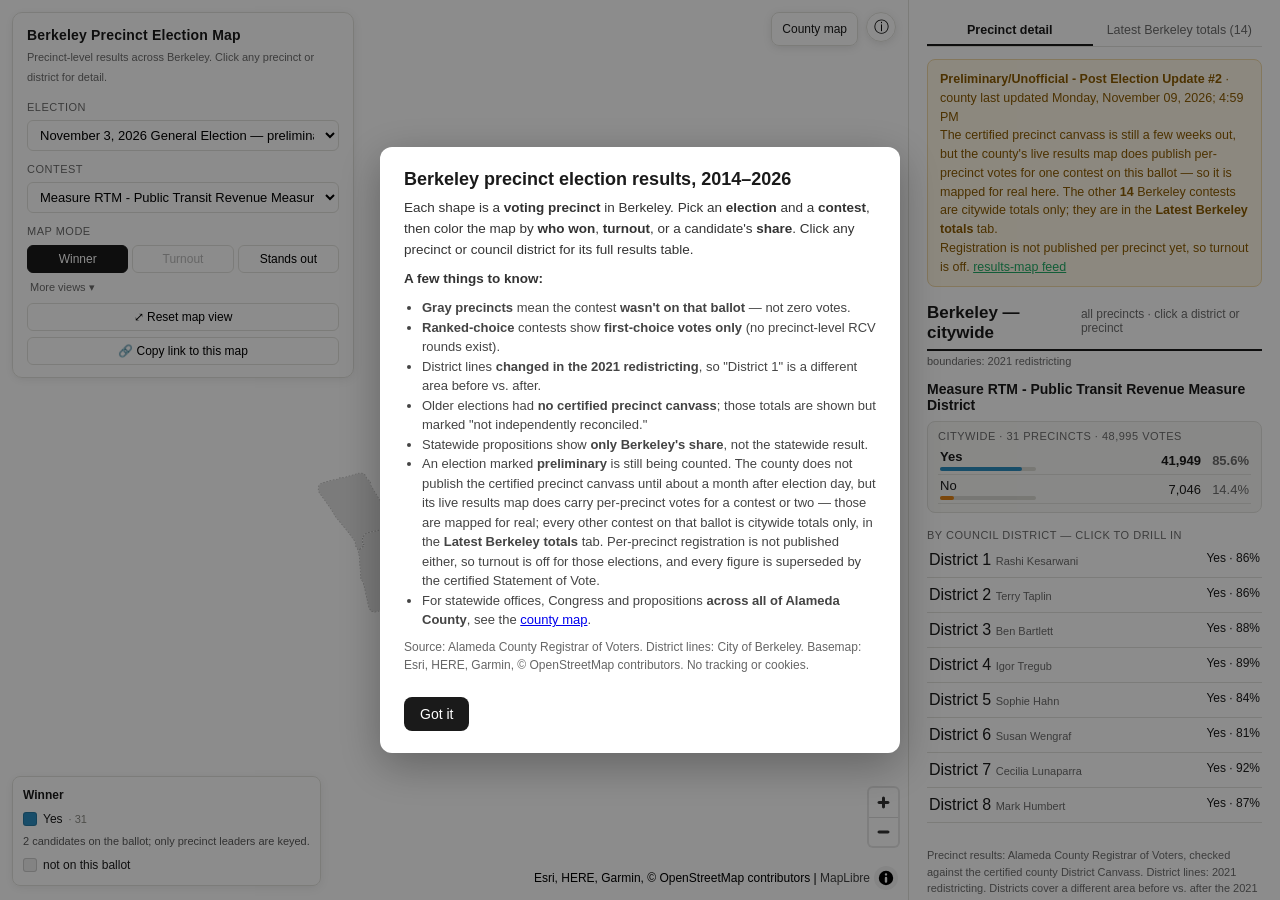
==== commit 69ab2153: "Light up the Berkeley map's Nov 2026 precincts from the live feed The Berkeley map treated an uncert" ====
--- a/site/index.html
+++ b/site/index.html
@@ -7,6 +7,11 @@
 <link href="./vendor/maplibre-gl.css" rel="stylesheet" />
 <script src="./vendor/maplibre-gl.js"></script>
 <style>
+  .tabs { display:flex; gap:4px; margin:0 0 12px; border-bottom:1px solid var(--line, #e2e2dd); }
+  .tabs button { flex:1 1 0; font:inherit; font-size:12.5px; padding:7px 6px; cursor:pointer;
+    background:none; border:none; border-bottom:2px solid transparent; color:var(--muted, #6b6b6b); }
+  .tabs button.active { color:inherit; font-weight:600; border-bottom-color:currentColor; }
+  .tabs button:focus-visible { outline:2px solid #2166ac; outline-offset:-2px; }
   :root { --panel: 372px; --bg: #f7f7f5; --ink: #1a1a1a; --muted: #6b6b6b; --line: #e2e2dd; --gold:#e8a400;
     --below:#b35806; --above:#2166ac; --neutral:#e8e8e6; }
   * { box-sizing: border-box; }
@@ -178,9 +183,12 @@
     <li>District lines <b>changed in the 2021 redistricting</b>, so "District 1" is a different area before vs. after.</li>
     <li>Older elections had <b>no certified precinct canvass</b>; those totals are shown but marked "not independently reconciled."</li>
     <li>Statewide propositions show <b>only Berkeley's share</b>, not the statewide result.</li>
-    <li>The <b>November 2026</b> election shows <b>citywide totals only</b> — the county does not publish
-        precinct figures until certification, about a month after election day, so there is no precinct
-        pattern to map yet.</li>
+    <li>An election marked <b>preliminary</b> is still being counted. The county does not publish the
+        certified precinct canvass until about a month after election day, but its live results map does
+        carry per-precinct votes for a contest or two — those are mapped for real; every other contest
+        on that ballot is citywide totals only, in the <b>Latest Berkeley totals</b> tab. Per-precinct
+        registration is not published either, so turnout is off for those elections, and every figure is
+        superseded by the certified Statement of Vote.</li>
     <li>For statewide offices, Congress and propositions <b>across all of Alameda County</b>, see the
         <a href="./county.html">county map</a>.</li>
   </ul>
@@ -251,7 +259,8 @@
 
 const state = { election:null, contest:null, mode:"winner", choice:null, baseline:"district",
                 district:null, focus:null, results:null, catalog:null, dmembers:{},
-                alignment:{}, measures:{}, featured:[] };
+                alignment:{}, measures:{}, featured:[], tab:"map" };
+const TABS = ["map","latest"];
 let map, elections;
 
 const slug = s => s.toLowerCase().replace(/[^a-z0-9]+/g,"-").replace(/^-|-$/g,"");
@@ -363,7 +372,8 @@
   try { state.measures  = await (await fetch(`${DATA}/measures.json`)).json();  } catch(e){ state.measures={}; }
   try { state.featured  = (await (await fetch(`${DATA}/featured.json`)).json()).featured||[]; } catch(e){ state.featured=[]; }
   const esel = document.getElementById("electionSel");
-  elections.forEach(e => esel.add(new Option(e.name, e.id)));
+  elections.forEach(e => esel.add(new Option(
+    e.name + (e.precinct_results === false ? "  — preliminary" : ""), e.id)));
   map = new maplibregl.Map({
     container: "map",
     style: { version:8,
@@ -505,6 +515,13 @@
    precinct pattern, so the choropleth is switched off rather than filled with a
    guess, and the panel shows the citywide count with its "as of" stamp. */
 const isPending = () => !!(state.results && state.results.precinct_results === false);
+/* "partial": the certified canvass is still out, but the county's live results map
+   publishes per-precinct votes for at least one contest on this ballot — Berkeley is
+   in CD-12, which it does not map, yet a countywide measure covers all 31 precincts.
+   Those contests behave exactly like certified ones; everything else on the ballot
+   stays citywide and lives in the second panel tab. */
+const isPartial = () => !!(state.results && state.results.precinct_results === "partial");
+const livePrecincts = () => (state.results && state.results.live) || {};
 const PENDING_WASH = "#e6ddc7";
 
 function setControlsEnabled(on){
@@ -544,7 +561,7 @@
   return null;
 }
 
-function pendingPanelHtml(){
+function pendingPanelHtml(partial){
   const cw = state.results.citywide || {};
   const meta = elections.find(e=>e.id===state.election) || {};
   const contests = cw.contests || [];
@@ -558,16 +575,25 @@
     return {y,n,share,need, passing: need==null? null : share>=need};
   };
 
-  let html = `<div class="dhead"><h2>${esc(meta.name||"November 3, 2026")}</h2>`
-    + `<span class="mem">citywide only</span></div>`
+  const mapped = partial ? Object.keys(state.catalog) : [];
+  let html = `<div class="dhead"><h2>${partial? "Latest Berkeley totals" : esc(meta.name||"November 3, 2026")}</h2>`
+    + `<span class="mem">${contests.length} contest${contests.length===1?"":"s"}</span></div>`
     + `<div class="vintage">${esc(cw.status||"Preliminary/Unofficial")}`
     + (cw.county_last_updated? ` · county last updated ${esc(cw.county_last_updated)}` : "")
     + `</div>`
     + `<div class="card" style="background:#fff7e6;border-color:#f0d9a8;color:#8a5a00;font-size:12.5px;line-height:1.5">`
-    + `<b>Precinct-level results aren't published yet.</b> Alameda County releases the `
-    + `precinct Statement of Vote at certification, about a month after election day, so there `
-    + `is no precinct pattern to map — the map is deliberately blank rather than guessing. `
-    + `The totals below are the county's running count for Berkeley-only contests.</div>`;
+    + (partial
+        ? `<b>Citywide totals — no precinct breakdown for these.</b> The county publishes `
+          + `precinct-level figures before certification only for the contests on its own live `
+          + `results map, which here means `
+          + mapped.map(n=>`<b>${esc(n)}</b>`).join(" and ")
+          + `. Everything below is Berkeley's running citywide count; precinct figures arrive `
+          + `with the certified Statement of Vote, about a month after election day.`
+        : `<b>Precinct-level results aren't published yet.</b> Alameda County releases the `
+          + `precinct Statement of Vote at certification, about a month after election day, so there `
+          + `is no precinct pattern to map — the map is deliberately blank rather than guessing. `
+          + `The totals below are the county's running count for Berkeley-only contests.`)
+    + `</div>`;
 
   for(const c of contests){
     const total = c.total_votes || c.choices.reduce((a,r)=>a+r.votes,0);
@@ -662,6 +688,15 @@
   if (state._pendingChoiceSlug){ const m=resolveChoice(state._pendingChoiceSlug, state.catalog[state.contest]?.choices||[]); if(m)state.choice=m; state._pendingChoiceSlug=null; }
 
   updateAlignVisibility();
+  // Neither live feed carries per-precinct registration, so a preliminary election
+  // has nothing to colour a turnout map with.
+  const tb=document.querySelector('.modes button[data-mode="turnout"]');
+  if(tb){
+    const noTurnout=Object.values(state.results.precincts).every(p=>!p.registered);
+    tb.disabled=noTurnout;
+    tb.title=noTurnout? "No per-precinct registration published for this election yet" : "";
+    if(noTurnout && state.mode==="turnout"){ state.mode="winner"; syncModeButtons(); }
+  }
   const cat=state.catalog[state.contest];
   const usesChoice = state.mode==="choice"||state.mode==="deviation";
   document.getElementById("rcvNote").style.display = cat.rcv?"block":"none";
@@ -683,8 +718,51 @@
   if(map.isStyleLoaded() && map.getSource("precincts")) paintMap();
   else map.once("idle", paintMap);   // repaint once the style/tiles settle (resilient to flaky CDNs)
   buildLegend(colorForContest());
-  showDistrict();
+  if(isPartial() && state.tab==="latest"){
+    const panel=document.getElementById("panel");
+    panel.innerHTML = pendingPanelHtml(true);
+    panel.insertAdjacentHTML("afterbegin", tabStrip());
+  } else {
+    showDistrict();
+    // insertAdjacentHTML rather than rewriting innerHTML: showDistrict() has just
+    // wired its own click handlers and reassigning would throw them away.
+    if(isPartial())
+      document.getElementById("panel")
+        .insertAdjacentHTML("afterbegin", tabStrip() + partialBanner());
+  }
+  if(isPartial()) wireTabs();
   updateHash();
+}
+
+function tabStrip(){
+  const n=(state.results.citywide||{}).contests||[];
+  const t=(id,label)=>`<button type="button" data-tab="${id}" class="${state.tab===id?"active":""}">${label}</button>`;
+  return `<div class="tabs">` + t("map","Precinct detail")
+    + t("latest",`Latest Berkeley totals${n.length?` (${n.length})`:""}`) + `</div>`;
+}
+function wireTabs(){
+  document.querySelectorAll('#panel .tabs button[data-tab]').forEach(b=> b.onclick=()=>{
+    if(state.tab===b.dataset.tab) return;
+    state.tab=b.dataset.tab; render();
+  });
+}
+function partialBanner(){
+  const cw=state.results.citywide||{}, live=livePrecincts();
+  const mapped=Object.keys(state.catalog);
+  const other=((cw.contests||[]).length);
+  const feed=live._feed||{};
+  return `<div class="card" style="background:#fff7e6;border-color:#f0d9a8;color:#8a5a00;font-size:12.5px;line-height:1.5">`
+    + `<b>${esc(cw.status||"Preliminary/Unofficial")}</b>`
+    + (cw.county_last_updated? ` · county last updated ${esc(cw.county_last_updated)}`:"")
+    + `<br>The certified precinct canvass is still a few weeks out, but the county's live
+       results map does publish per-precinct votes for `
+    + (mapped.length===1? `one contest on this ballot` : `${mapped.length} contests on this ballot`)
+    + ` — so ${mapped.length===1?"it is":"they are"} mapped for real here. The other
+       <b>${other}</b> Berkeley contest${other===1?"":"s"} ${other===1?"is":"are"} citywide totals only;
+       ${other===1?"it is":"they are"} in the <b>Latest Berkeley totals</b> tab.`
+    + `<br>Registration is not published per precinct yet, so turnout is off.`
+    + (feed.url? ` <a class="src" href="${esc(feed.url)}" target="_blank" rel="noopener">results-map feed</a>`:"")
+    + `</div>`;
 }
 
 function paintChoropleth(cmap){
@@ -937,7 +1015,12 @@
     const over=overReg(p); if(over) anyOver=true;
     html+=`<div class="prec ${pid===state.focus?"focus":""}" data-pid="${pid}">`
       + `<button class="ph" type="button" aria-label="Precinct ${esc(pid)} details"><span class="pid">Precinct ${esc(pid)}</span>`
-      + `<span class="turn"${over?` title="${esc(OVER_NOTE)}"`:""}>turnout ${tpct}%${over?` <span style="color:#8a5a00">†</span>`:""} · ${(p.ballots_cast||0).toLocaleString()}/${(p.registered||0).toLocaleString()}</span></button>`;
+      // no registration published (a preliminary election) -> show the votes counted
+      // here instead of an empty "turnout —% · 0/0"
+      + (p.registered
+          ? `<span class="turn"${over?` title="${esc(OVER_NOTE)}"`:""}>turnout ${tpct}%${over?` <span style="color:#8a5a00">†</span>`:""} · ${(p.ballots_cast||0).toLocaleString()}/${(p.registered||0).toLocaleString()}</span>`
+          : `<span class="turn">${c? sumv(c.choices).toLocaleString()+" votes" : ""}</span>`)
+      + `</button>`;
     if(c){ const [win]=winnerOf(c.choices); html+=resultsTable(c.choices,cmap,win); }
     else html+=`<div class="noballot">not on this precinct’s ballot</div>`;
     html+=`</div>`;
@@ -1069,6 +1152,7 @@
   const parts=[state.election, slug(state.contest), state.mode];
   if(state.mode==="choice"||state.mode==="deviation") parts.push(bareSlug(state.choice));  // party-free: durable across cycles
   if(state.mode==="deviation") parts.push("b-"+state.baseline);
+  if(isPartial() && state.tab!=="map") parts.push("t-"+state.tab);
   if(state.district) parts.push("d"+state.district);
   history.replaceState(null,"","#"+parts.join("/"));
   notifyParent();
@@ -1081,6 +1165,7 @@
   const btok=h.find(t=>/^b-(district|city)$/.test(t)); if(btok) state.baseline=btok.slice(2);
   syncBaselineButtons();
   const dtok=h.find(t=>/^d\d+$/.test(t)); if(dtok) state.district=dtok.slice(1);   // district keys are numeric 1..8
+  const ttok=h.find(t=>/^t-/.test(t)); state.tab = ttok && TABS.includes(ttok.slice(2)) ? ttok.slice(2) : "map";
   state._pendingContestSlug=h[1]; state._pendingChoiceSlug=((state.mode==="choice"||state.mode==="deviation")?h[3]:null);
 }
 
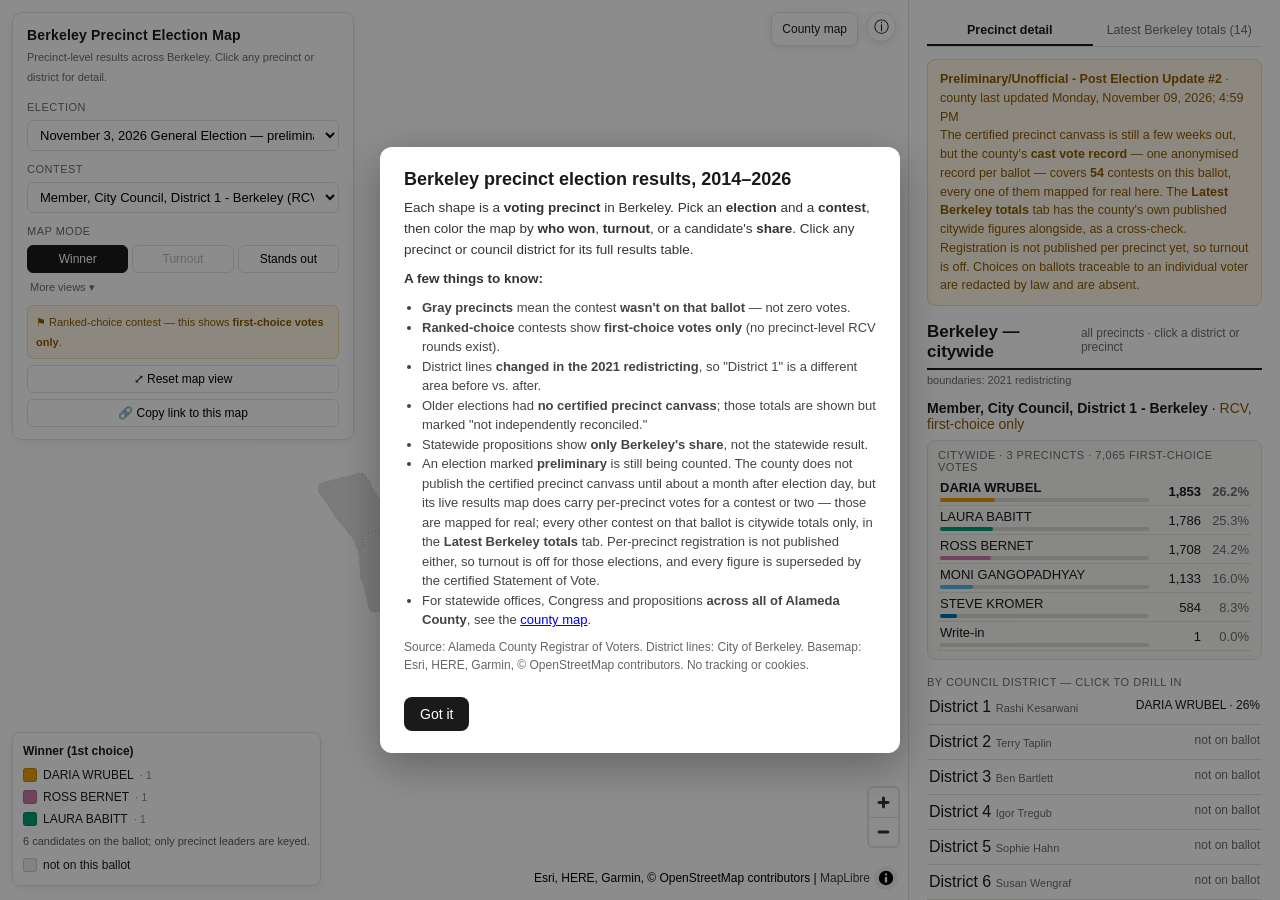
==== commit 7544d121: "Put the whole ballot on the Berkeley map, and link the two maps together The Berkeley map could not " ====
--- a/site/index.html
+++ b/site/index.html
@@ -635,7 +635,15 @@
 const pickDefaultContest = () => {
   const f=featuredFor(state.election).find(n=>n in state.catalog);
   if(f) return f;
-  const n=Object.keys(state.catalog); return n.find(x=>/^Mayor - Berkeley/.test(x))||n[0];
+  // With a full ballot (a CVR build) the catalog can start at "AC Transit District
+  // Director, Ward 3", which is nobody's idea of the headline race. Prefer the
+  // top of the ticket, working down, before falling back to whatever sorts first.
+  const n=Object.keys(state.catalog);
+  const prefer=[/^Mayor - Berkeley/, /^Member, City Council.*Berkeley/,
+                /Congressional District/, /^Governor$/, /^President/,
+                /^School Directors - Berkeley/, /City of Berkeley/];
+  for(const rx of prefer){ const hit=n.find(x=>rx.test(x)); if(hit) return hit; }
+  return n[0];
 };
 
 function buildContestPicker(){
@@ -697,6 +705,7 @@
     tb.title=noTurnout? "No per-precinct registration published for this election yet" : "";
     if(noTurnout && state.mode==="turnout"){ state.mode="winner"; syncModeButtons(); }
   }
+  syncCountyLink();
   const cat=state.catalog[state.contest];
   const usesChoice = state.mode==="choice"||state.mode==="deviation";
   document.getElementById("rcvNote").style.display = cat.rcv?"block":"none";
@@ -746,21 +755,63 @@
     state.tab=b.dataset.tab; render();
   });
 }
+/* Berkeley is a seventh of Alameda County, and plenty of the contests on this ballot
+   — Congress, Governor, the propositions — are countywide races where the interesting
+   question is how Berkeley compares with everywhere else. When the selected contest is
+   one of those, point the County map link straight at the SAME race, carrying the mode
+   and the chosen candidate, instead of dumping the reader on the county map's default
+   view to find it again. Berkeley-only contests keep the plain link, since the county
+   map does not carry them. */
+function syncCountyLink(){
+  const a=document.getElementById("countyLink");
+  if(!a) return;
+  const n=state.contest || "";
+  const countywide = n && !/Berkeley/i.test(n);
+  if(!countywide){
+    a.href="./county.html";
+    a.textContent="County map";
+    a.title="Countywide map: statewide offices, Congress and propositions";
+    return;
+  }
+  const p=[state.election, slug(n), state.mode==="alignment"? "winner" : state.mode];
+  if((state.mode==="choice"||state.mode==="deviation") && state.choice)
+    p.push("c-"+bareSlug(state.choice));
+  a.href="./county.html#"+p.join("/");
+  a.textContent="This race countywide →";
+  a.title=`See ${n} across all of Alameda County`;
+}
+
 function partialBanner(){
   const cw=state.results.citywide||{}, live=livePrecincts();
   const mapped=Object.keys(state.catalog);
-  const other=((cw.contests||[]).length);
+  const cwNames=(cw.contests||[]).map(c=>c.name||c);
+  // a contest in the citywide block that is ALSO mapped is a cross-check, not a gap
+  const other=cwNames.filter(n=>!(n in state.catalog)).length;
   const feed=live._feed||{};
+  const fromCVR = live._source === "cast_vote_record";
   return `<div class="card" style="background:#fff7e6;border-color:#f0d9a8;color:#8a5a00;font-size:12.5px;line-height:1.5">`
     + `<b>${esc(cw.status||"Preliminary/Unofficial")}</b>`
     + (cw.county_last_updated? ` · county last updated ${esc(cw.county_last_updated)}`:"")
-    + `<br>The certified precinct canvass is still a few weeks out, but the county's live
-       results map does publish per-precinct votes for `
-    + (mapped.length===1? `one contest on this ballot` : `${mapped.length} contests on this ballot`)
-    + ` — so ${mapped.length===1?"it is":"they are"} mapped for real here. The other
-       <b>${other}</b> Berkeley contest${other===1?"":"s"} ${other===1?"is":"are"} citywide totals only;
-       ${other===1?"it is":"they are"} in the <b>Latest Berkeley totals</b> tab.`
+    + (fromCVR
+        ? `<br>The certified precinct canvass is still a few weeks out, but the county's
+             <b>cast vote record</b> — one anonymised record per ballot — covers
+             <b>${mapped.length}</b> contests on this ballot, every one of them mapped for
+             real here.`
+        : `<br>The certified precinct canvass is still a few weeks out, but the county's live
+             results map does publish per-precinct votes for `
+          + (mapped.length===1? `one contest on this ballot` : `${mapped.length} contests on this ballot`)
+          + ` — so ${mapped.length===1?"it is":"they are"} mapped for real here.`)
+    + (other
+        ? ` The other <b>${other}</b> Berkeley contest${other===1?"":"s"} ${other===1?"is":"are"}
+            citywide totals only; ${other===1?"it is":"they are"} in the
+            <b>Latest Berkeley totals</b> tab.`
+        : ` The <b>Latest Berkeley totals</b> tab has the county's own published citywide
+            figures alongside, as a cross-check.`)
     + `<br>Registration is not published per precinct yet, so turnout is off.`
+    + (fromCVR
+        ? ` Choices on ballots traceable to an individual voter are redacted by law and are
+            absent.`
+        : "")
     + (feed.url? ` <a class="src" href="${esc(feed.url)}" target="_blank" rel="noopener">results-map feed</a>`:"")
     + `</div>`;
 }
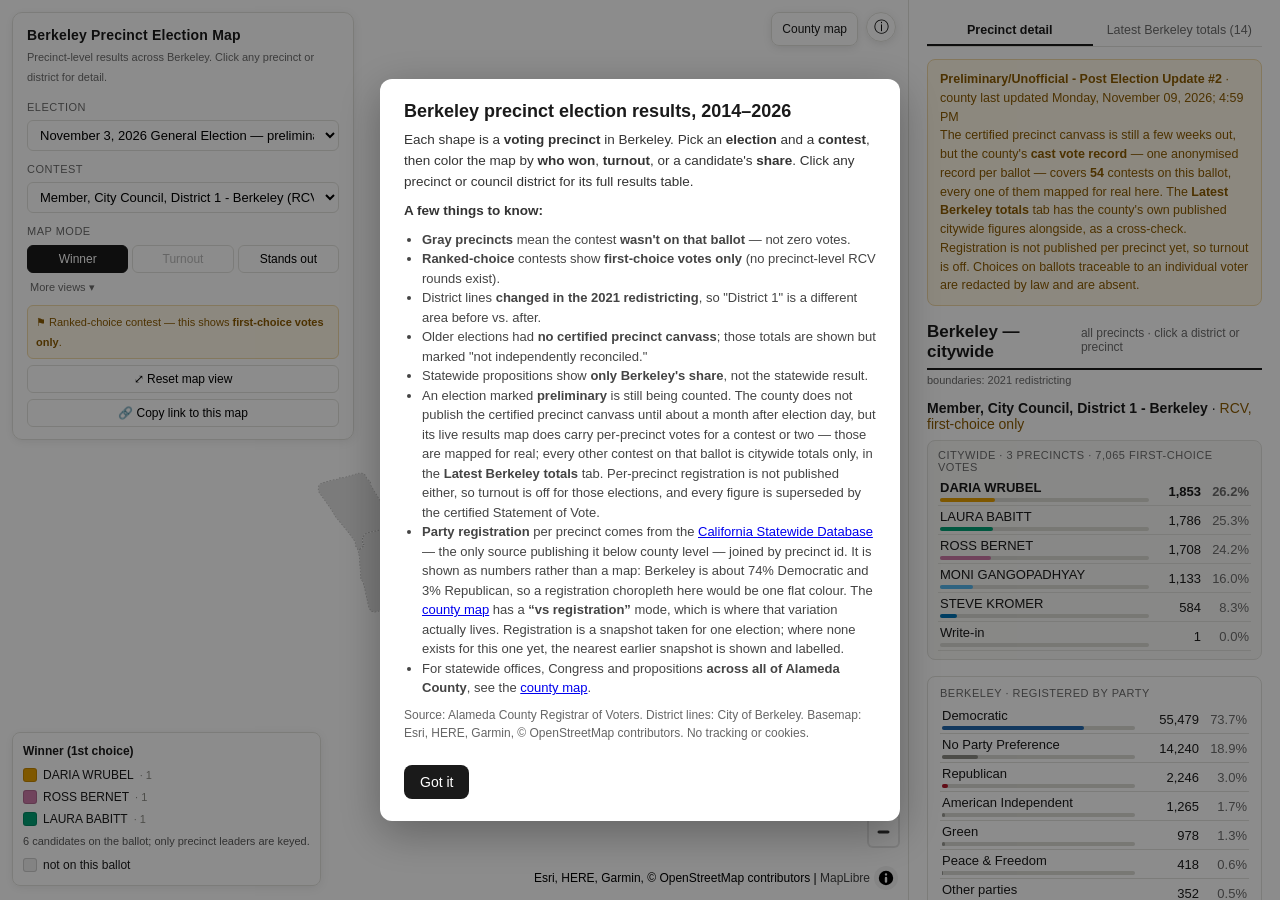
==== commit 24e8f231: "Join party registration to every precinct, and map the residual Nothing the county publishes with re" ====
--- a/site/index.html
+++ b/site/index.html
@@ -189,6 +189,14 @@
         on that ballot is citywide totals only, in the <b>Latest Berkeley totals</b> tab. Per-precinct
         registration is not published either, so turnout is off for those elections, and every figure is
         superseded by the certified Statement of Vote.</li>
+    <li><b>Party registration</b> per precinct comes from the
+        <a href="https://statewidedatabase.org/" target="_blank" rel="noopener">California Statewide
+        Database</a> — the only source publishing it below county level — joined by precinct id.
+        It is shown as numbers rather than a map: Berkeley is about 74% Democratic and 3%
+        Republican, so a registration choropleth here would be one flat colour. The
+        <a href="./county.html">county map</a> has a <b>“vs registration”</b> mode, which is where
+        that variation actually lives. Registration is a snapshot taken for one election; where
+        none exists for this one yet, the nearest earlier snapshot is shown and labelled.</li>
     <li>For statewide offices, Congress and propositions <b>across all of Alameda County</b>, see the
         <a href="./county.html">county map</a>.</li>
   </ul>
@@ -256,6 +264,44 @@
 const NEUTRAL = "#e8e8e6", UNSCORED = "#e6ddc7";
 const OVER_NOTE = "Turnout over 100%: California allows same-day (conditional) voter registration, so ballots cast can exceed the pre-election registered-voter count (precinct consolidation adds to this too).";
 const overReg = p => p.registered && p.ballots_cast > p.registered;
+
+/* Party registration, joined per precinct from the California Statewide Database
+   (see ingest/fetch_registration.py). Berkeley is 74% Democratic and 3% Republican,
+   so there is no useful residual map to draw here — the county map carries the
+   "vs registration" mode, where the variation actually exists. Shown as numbers. */
+const REG_PARTIES = [["dem","Democratic"],["rep","Republican"],["npp","No Party Preference"],
+                     ["aip","American Independent"],["grn","Green"],["lib","Libertarian"],
+                     ["paf","Peace & Freedom"],["oth","Other parties"]];
+const REG_KEYS = ["totreg"].concat(REG_PARTIES.map(x=>x[0]));
+const regMeta = () => (state.results && state.results.registration) || null;
+function regSum(pids){
+  const out=Object.fromEntries(REG_KEYS.map(k=>[k,0]));
+  let any=false;
+  for(const pid of pids){
+    const r=(state.results.precincts[pid]||{}).reg;
+    if(!r) continue;
+    any=true;
+    for(const k of REG_KEYS) out[k]+=r[k]||0;
+  }
+  return any? out : null;
+}
+const REG_COL={dem:"#2166ac", rep:"#b2182b", npp:"#8a8a84"};
+function regCard(pids, label){
+  const r=regSum(pids), m=regMeta();
+  if(!r || !r.totreg) return "";
+  const rows=REG_PARTIES.map(([k,l])=>[k,l,r[k]||0]).filter(x=>x[2]>0).sort((a,b)=>b[2]-a[2]);
+  return `<div class="card"><div class="lbl">${esc(label)} · registered by party</div>`
+    + `<table class="res">` + rows.map(([k,l,v])=>
+        `<tr><td>${esc(l)}<div class="bar"><span style="width:${(100*v/r.totreg).toFixed(1)}%;`
+        + `background:${REG_COL[k]||"#9a9a94"}"></span></div></td>`
+        + `<td class="v">${v.toLocaleString()}</td>`
+        + `<td class="p">${(100*v/r.totreg).toFixed(1)}%</td></tr>`).join("")
+    + `</table><div style="font-size:11px;color:var(--muted);margin-top:4px">`
+    + `${r.totreg.toLocaleString()} registered`
+    + (m && m.as_of? ` · snapshot ${esc(m.as_of)}${m.is_fallback?" (no snapshot for this election yet)":""}`:"")
+    + (m && m.source_url? ` · <a class="src" href="${esc(m.source_url)}" target="_blank" rel="noopener">Statewide Database</a>`:"")
+    + `</div></div>`;
+}
 
 const state = { election:null, contest:null, mode:"winner", choice:null, baseline:"district",
                 district:null, focus:null, results:null, catalog:null, dmembers:{},
@@ -1016,6 +1062,7 @@
   } else html+=`<div class="noballot">“${esc(state.contest)}” had no votes in Berkeley precincts.</div>`;
   // per-district breakdown (clickable)
   const dists=Object.keys(state.results.districts).sort((a,b)=>(+a)-(+b));
+  html+=regCard(Object.keys(P), "Berkeley");
   html+=`<div class="subtotal-lbl" style="text-transform:uppercase;font-size:11px;letter-spacing:.5px;color:var(--muted);margin:2px 0 2px">By council district — click to drill in</div>`;
   dists.forEach(d=>{
     const pids=state.results.districts[d]||[]; const agg={};
@@ -1059,6 +1106,8 @@
       + resultsTable(sub,cmap,win)+`</div>`;
   } else html+=`<div class="noballot">“${esc(state.contest)}” was not on the ballot in District ${esc(d)}.</div>`;
 
+  html+=regCard(pids, `District ${d}`);
+
   // per-precinct breakdown
   let anyOver=false;
   pids.forEach(pid=>{ const p=state.results.precincts[pid], c=p.contests[state.contest];
@@ -1071,7 +1120,14 @@
       + (p.registered
           ? `<span class="turn"${over?` title="${esc(OVER_NOTE)}"`:""}>turnout ${tpct}%${over?` <span style="color:#8a5a00">†</span>`:""} · ${(p.ballots_cast||0).toLocaleString()}/${(p.registered||0).toLocaleString()}</span>`
           : `<span class="turn">${c? sumv(c.choices).toLocaleString()+" votes" : ""}</span>`)
-      + `</button>`;
+      + `</button>`
+      + (p.reg && p.reg.totreg
+          ? `<div style="font-size:11px;color:var(--muted);margin-top:2px">registered: `
+            + `${(100*(p.reg.dem||0)/p.reg.totreg).toFixed(0)}% D · `
+            + `${(100*(p.reg.rep||0)/p.reg.totreg).toFixed(0)}% R · `
+            + `${(100*(p.reg.npp||0)/p.reg.totreg).toFixed(0)}% NPP `
+            + `<span style="color:#9a9a94">(${p.reg.totreg.toLocaleString()})</span></div>`
+          : "");
     if(c){ const [win]=winnerOf(c.choices); html+=resultsTable(c.choices,cmap,win); }
     else html+=`<div class="noballot">not on this precinct’s ballot</div>`;
     html+=`</div>`;
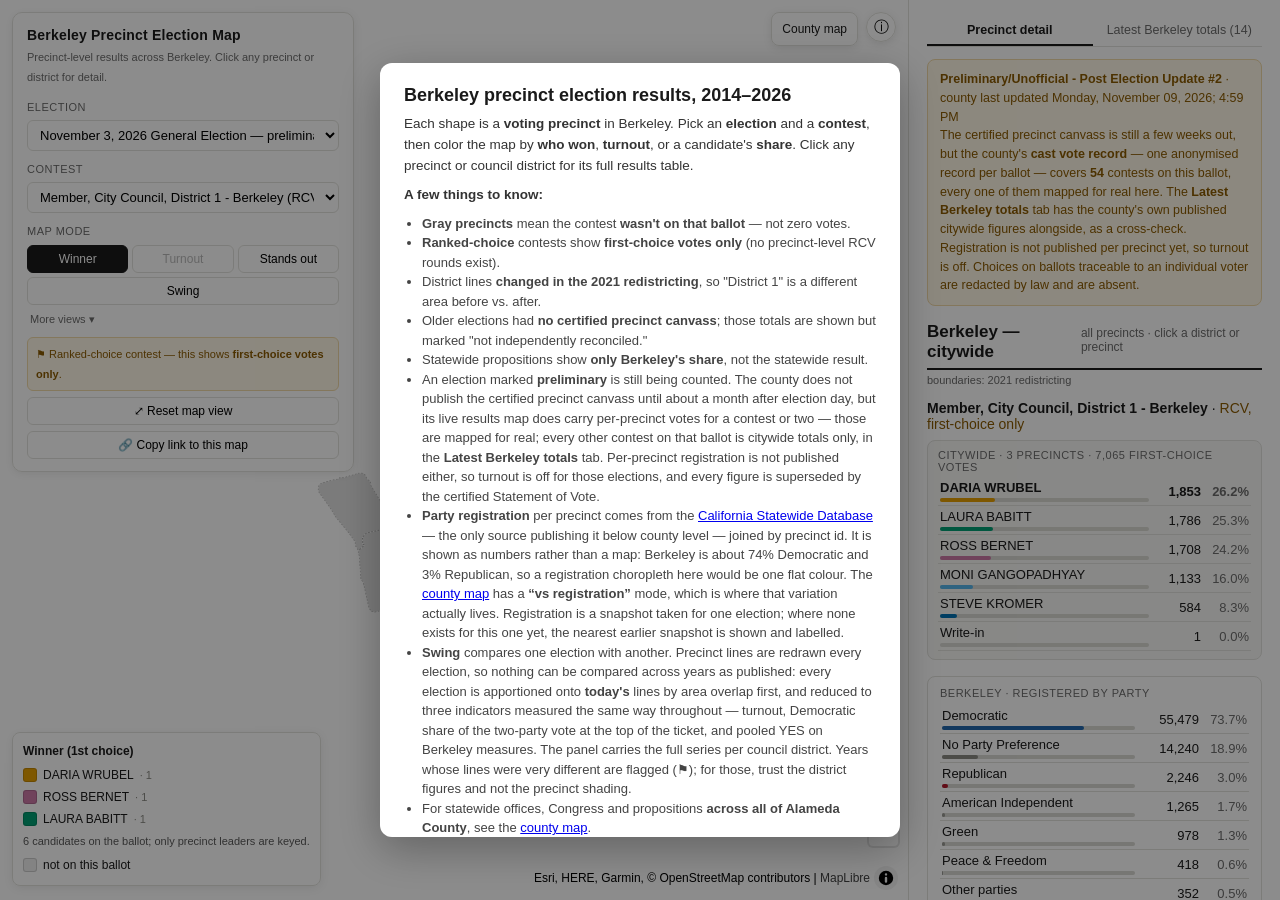
==== commit 93c7aa2b: "Add the historical layer: zones and swing, in one mode build_crosswalk.py and build_history.py have " ====
--- a/site/index.html
+++ b/site/index.html
@@ -12,7 +12,7 @@
     background:none; border:none; border-bottom:2px solid transparent; color:var(--muted, #6b6b6b); }
   .tabs button.active { color:inherit; font-weight:600; border-bottom-color:currentColor; }
   .tabs button:focus-visible { outline:2px solid #2166ac; outline-offset:-2px; }
-  :root { --panel: 372px; --bg: #f7f7f5; --ink: #1a1a1a; --muted: #6b6b6b; --line: #e2e2dd; --gold:#e8a400;
+  :root { --peek: 112px; --panel: 372px; --bg: #f7f7f5; --ink: #1a1a1a; --muted: #6b6b6b; --line: #e2e2dd; --gold:#e8a400;
     --below:#b35806; --above:#2166ac; --neutral:#e8e8e6; }
   * { box-sizing: border-box; }
   html, body { margin: 0; height: 100%; font-family: -apple-system, BlinkMacSystemFont, "Segoe UI", Roboto, Helvetica, Arial, sans-serif; color: var(--ink); }
@@ -108,18 +108,103 @@
   #countyLink { position:absolute; top:12px; right:50px; z-index:5; font-size:12px; padding:6px 10px; border:1px solid var(--line);
     border-radius:8px; background:rgba(255,255,255,.96); color:var(--ink); text-decoration:none; box-shadow:0 2px 8px rgba(0,0,0,.1); }
   .ctrlbtn { width:100%; margin-top:6px; padding:6px; font-size:12px; border:1px solid var(--line); background:#fff; border-radius:6px; cursor:pointer; }
-  /* mobile / small screens: stack map over a scrollable panel; full-width controls */
+/* ---------- desktop-neutral scaffolding for the mobile sheet ---------- */
+  #sheet { display:contents; }
+  #sheetGrip, #mbar, #ctlBackdrop, #ctlDone { display:none; }
+
+  /* =========================================================================
+     Phones. The old layout floated a 341px control card over a 455px map and
+     put the legend on top of that, leaving about 60px of visible map. Here the
+     map is full-bleed, the controls live in a sheet opened from a slim top bar,
+     and the results panel is a drag-up bottom sheet that never covers the map
+     completely. svh, not vh: legacy vh is measured against the collapsed
+     toolbar, so a vh-sized layout overflows on load in mobile Safari.
+     ========================================================================= */
   @media (max-width:760px){
-    #app { grid-template-columns:1fr; grid-template-rows: 56vh auto; }
-    #panel { border-left:none; border-top:1px solid var(--line); }
-    #controls { left:8px; right:8px; width:auto; max-height:42vh; overflow-y:auto; }
-    #legend { max-width:52%; bottom:8px; }
-    #aboutBtn { top:10px; right:10px; }
-    #countyLink { top:auto; bottom:8px; right:8px; }
-    .modes button, .toggle button, select, .ctrlbtn { min-height:40px; }
-    .prec .ph { min-height:40px; }
-  }
-  @media (max-width:400px){ #controls { font-size:12px; } #legend { max-width:60%; } }
+    html, body { height:100%; overflow:hidden; overscroll-behavior:none; }
+    #app { display:block; position:relative; height:100vh; height:100svh; }
+    #map { position:absolute; inset:0; }
+
+    /* --- top bar --------------------------------------------------------- */
+    #mbar { display:flex; gap:6px; align-items:stretch; position:absolute; z-index:7;
+      top:0; left:0; right:0; padding:6px 8px; background:rgba(255,255,255,.97);
+      border-bottom:1px solid var(--line); box-shadow:0 1px 6px rgba(0,0,0,.06); }
+    #mbar button { flex:1 1 0; min-height:44px; min-width:44px; text-align:left;
+      background:#fff; border:1px solid var(--line); border-radius:9px; padding:4px 8px;
+      font:inherit; color:var(--ink); overflow:hidden; cursor:pointer; }
+    #mbar #mbarInfo { flex:0 0 44px; text-align:center; font-size:16px; }
+    #mbar .k { display:block; font-size:9.5px; text-transform:uppercase; letter-spacing:.5px;
+      color:var(--muted); line-height:1.3; }
+    #mbar .v { display:block; font-size:12.5px; font-weight:600; line-height:1.3;
+      white-space:nowrap; overflow:hidden; text-overflow:ellipsis; }
+
+    #nav { top:auto; bottom:calc(var(--peek) + 10px); right:8px; z-index:6; }
+    .maplibregl-ctrl-bottom-right { bottom:calc(var(--peek) + 58px); }
+    #nav a, #nav button { min-height:44px; display:flex; align-items:center; }
+    #nav #aboutBtn { display:none; }      /* lives in the top bar on a phone */
+
+    /* --- controls, as a sheet opened from the top bar -------------------- */
+    #ctlBackdrop { display:block; position:fixed; inset:0; z-index:19;
+      background:rgba(0,0,0,.35); opacity:0; pointer-events:none; transition:opacity .2s; }
+    body.ctl-open #ctlBackdrop { opacity:1; pointer-events:auto; }
+    #controls { position:fixed; z-index:20; top:auto; left:0; right:0; bottom:0; width:auto;
+      max-height:78svh; overflow-y:auto; border-radius:14px 14px 0 0;
+      border:1px solid var(--line); border-bottom:none; padding:14px 16px calc(16px + env(safe-area-inset-bottom));
+      transform:translateY(103%); transition:transform .22s ease;
+      box-shadow:0 -6px 28px rgba(0,0,0,.18); }
+    body.ctl-open #controls { transform:none; }
+    #controls h1, #controls .sub { display:none; }
+    #ctlDone { display:block; order:-1; margin:0 0 10px; min-height:44px; font-size:14px;
+      background:var(--ink); color:#fff; border-color:var(--ink); }
+    .modes { flex-wrap:nowrap; overflow-x:auto; -webkit-overflow-scrolling:touch;
+      scrollbar-width:none; padding-bottom:2px; }
+    .modes::-webkit-scrollbar { display:none; }
+    .modes button { flex:0 0 auto; min-height:44px; padding:6px 12px; }
+    select, .ctrlbtn { min-height:44px; font-size:15px; }   /* 15px: iOS zooms below 16 on focus… */
+    #controls select { font-size:16px; }                    /* …so the real inputs get 16 */
+
+    /* --- legend: one line until tapped ----------------------------------- */
+    #legend { bottom:calc(var(--peek) + 10px); left:8px; max-width:62%; z-index:6;
+      max-height:34px; overflow:hidden; padding:8px 10px; cursor:pointer; }
+    #legend.open { max-height:46svh; overflow-y:auto; }
+    #legend::after { content:"▾"; position:absolute; right:8px; top:7px; color:var(--muted); font-size:11px; }
+    #legend.open::after { content:"▴"; }
+
+    /* --- the results sheet ------------------------------------------------ */
+    #sheet { display:block; position:fixed; z-index:10; left:0; right:0; bottom:0;
+      height:82svh; background:#fff; border-radius:14px 14px 0 0;
+      box-shadow:0 -6px 28px rgba(0,0,0,.16); border:1px solid var(--line); border-bottom:none;
+      transform:translateY(calc(82svh - var(--peek)));
+      transition:transform .24s cubic-bezier(.25,.8,.3,1); touch-action:none; }
+    body.sheet-half #sheet { transform:translateY(42svh); }
+    body.sheet-full #sheet { transform:translateY(0); }
+    body.sheet-drag #sheet { transition:none; }
+    #sheetGrip { display:block; width:100%; background:none; border:none; padding:9px 14px 6px;
+      cursor:grab; text-align:left; font:inherit; touch-action:none; }
+    #sheetGrip .bar { display:block; width:40px; height:4px; border-radius:2px;
+      background:#cfcfc9; margin:0 auto 7px; }
+    #sheetGrip .lbl { display:block; font-size:12.5px; color:var(--muted);
+      white-space:nowrap; overflow:hidden; text-overflow:ellipsis; }
+    #sheetGrip .lbl b { color:var(--ink); }
+    #panel { position:static; height:calc(82svh - 52px); overflow-y:auto;
+      -webkit-overflow-scrolling:touch; border:none; padding:0 16px calc(28px + env(safe-area-inset-bottom)); }
+    body.sheet-peek #panel { overflow:hidden; }   /* no scrolling a sheet you cannot see */
+
+    .prec .ph, .cityrow, .tabs button { min-height:44px; }
+    #about .box { max-height:84svh; }
+  }
+  @media (max-width:380px){
+    #mbar .v { font-size:12px; }
+  }
+  @media (max-width:760px){
+    /* Berkeley-only chrome */
+    #countyLink { top:auto; bottom:calc(var(--peek) + 10px); right:8px; z-index:6;
+      min-height:44px; display:flex; align-items:center; max-width:46%;
+      white-space:nowrap; overflow:hidden; text-overflow:ellipsis; }
+    #aboutBtn { display:none; }
+    #controls h1, #controls .sub, #controls #focusNote { display:none; }
+    .toggle button, .morebtn, #moreToggle { min-height:44px; }
+  }
 </style>
 </head>
 <body>
@@ -130,6 +215,12 @@
 </div></noscript>
 <div id="app">
   <div id="map">
+    <!-- phone-only top bar; the floating control card covered 75% of the map -->
+    <div id="mbar">
+      <button id="mbarContest" type="button"><span class="k">Contest</span><span class="v">…</span></button>
+      <button id="mbarMode" type="button"><span class="k">Mode</span><span class="v">…</span></button>
+      <button id="mbarInfo" type="button" aria-label="About this map">ⓘ</button>
+    </div>
     <a id="countyLink" href="./county.html" title="Countywide map: statewide offices, Congress and propositions">County map</a>
     <button id="aboutBtn" title="About this map" aria-label="About this map">ⓘ</button>
     <div id="controls">
@@ -145,6 +236,13 @@
         <button data-mode="turnout">Turnout</button>
         <button data-mode="deviation" title="Where a precinct voted clearly differently from its district">Stands out</button>
         <button data-mode="alignment" id="alignBtn" style="display:none">Alignment</button>
+        <button data-mode="swing" id="swingBtn" title="How each precinct and council district has changed over time">Swing</button>
+      </div>
+      <div id="swingWrap" style="display:none">
+        <label for="indicatorSel">What to compare</label>
+        <select id="indicatorSel"></select>
+        <label for="compareSel">Compare with</label>
+        <select id="compareSel"></select>
       </div>
       <button class="morebtn" id="moreToggle">More views ▾</button>
       <div class="modes moreviews" id="moreViews" style="display:none">
@@ -162,6 +260,7 @@
         </div>
       </div>
       <div id="rcvNote">⚑ Ranked-choice contest — this shows <b>first-choice votes only</b>.</div>
+      <button class="ctrlbtn" id="ctlDone">Done</button>
       <button class="ctrlbtn" id="resetView">⤢ Reset map view</button>
       <button class="ctrlbtn" id="shareBtn">🔗 Copy link to this map</button>
       <!-- Authoring tool — hidden in the public build; remove display:none to score contests locally. -->
@@ -169,8 +268,17 @@
     </div>
     <div id="legend"></div>
   </div>
-  <div id="panel"></div>
+  <!-- On a phone the panel becomes a drag-up bottom sheet over a full-bleed map.
+       #sheet is display:contents on desktop, so the grid still sees #panel as its
+       own child and the desktop layout is untouched. -->
+  <div id="sheet">
+    <button id="sheetGrip" type="button" aria-label="Expand results" aria-expanded="false">
+      <span class="bar"></span><span class="lbl"></span>
+    </button>
+    <div id="panel"></div>
+  </div>
 </div>
+<div id="ctlBackdrop"></div>
 <div id="about"><div class="box">
   <h2>Berkeley precinct election results, 2014–2026</h2>
   <p>Each shape is a <b>voting precinct</b> in Berkeley. Pick an <b>election</b> and a <b>contest</b>, then
@@ -197,6 +305,14 @@
         <a href="./county.html">county map</a> has a <b>“vs registration”</b> mode, which is where
         that variation actually lives. Registration is a snapshot taken for one election; where
         none exists for this one yet, the nearest earlier snapshot is shown and labelled.</li>
+    <li><b>Swing</b> compares one election with another. Precinct lines are redrawn every
+        election, so nothing can be compared across years as published: every election is
+        apportioned onto <b>today's</b> lines by area overlap first, and reduced to three
+        indicators measured the same way throughout — turnout, Democratic share of the
+        two-party vote at the top of the ticket, and pooled YES on Berkeley measures. The
+        panel carries the full series per council district. Years whose lines were very
+        different are flagged (⚑); for those, trust the district figures and not the
+        precinct shading.</li>
     <li>For statewide offices, Congress and propositions <b>across all of Alameda County</b>, see the
         <a href="./county.html">county map</a>.</li>
   </ul>
@@ -258,7 +374,36 @@
 const YESNO = { "YES":"#2b8cbe", "NO":"#e08214" };
 const RAMP = ["#f7fbff","#c6dbef","#6baed6","#2171b5","#08306b"];
 const MAP_LABEL = { "berkeley-council-2021":"2021 redistricting", "berkeley-council-2013":"2013 map (2010 census)" };
-const MODES = ["winner","choice","turnout","deviation","alignment"];
+const MODES = ["winner","choice","turnout","deviation","alignment","swing"];
+/* ---- the historical layer -------------------------------------------------
+   Precinct lines are redrawn every election, so nothing can be compared across
+   years as published. ingest/build_crosswalk.py apportions every election onto
+   the CURRENT lines by area overlap, and ingest/build_history.py reduces each
+   one to three indicators measured the same way throughout. Both are built in
+   build.sh's cross-election pass and fetched only when this mode is opened. */
+let HIST=null;
+const SWING_MAX = 0.20;        // ±20 points saturates the diverging scale
+async function ensureHistory(){
+  if(HIST) return HIST;
+  try { HIST = await (await fetch(`${DATA}/history.json`)).json(); }
+  catch(e){ console.error("history fetch failed:", e && e.message); HIST=false; }
+  return HIST;
+}
+const histElection = id => (HIST && HIST.elections.find(e=>e.id===id)) || null;
+function histValue(id, ind, key, scope){
+  const e=histElection(id); if(!e) return null;
+  const v=e.values && e.values[ind]; if(!v) return null;
+  if(scope==="city" || key==null) return v.city==null? null : v.city;
+  const src = scope==="precinct" ? (v.precincts||{}) : (v.districts||{});
+  const x=src[key];
+  return x==null? null : x;
+}
+function swingAt(key, scope){
+  if(!HIST || !state.compare) return null;
+  const a=histValue(state.election, state.indicator, key, scope);
+  const b=histValue(state.compare,  state.indicator, key, scope);
+  return (a==null||b==null)? null : a-b;
+}
 const DEV_MAX = 0.15;          // 15 pts saturates the diverging scale
 const MATERIAL = 0.03;         // 3-pt materiality gate
 const NEUTRAL = "#e8e8e6", UNSCORED = "#e6ddc7";
@@ -305,7 +450,8 @@
 
 const state = { election:null, contest:null, mode:"winner", choice:null, baseline:"district",
                 district:null, focus:null, results:null, catalog:null, dmembers:{},
-                alignment:{}, measures:{}, featured:[], tab:"map" };
+                alignment:{}, measures:{}, featured:[], tab:"map",
+                indicator:"major_dem", compare:null };
 const TABS = ["map","latest"];
 let map, elections;
 
@@ -443,7 +589,9 @@
     if(inited) return; inited=true;
     try { parseHash(); document.getElementById("electionSel").value = state.election;
       await loadElection(state.election); wireControls(); window._ready = true;
-      try { if(!localStorage.getItem("bpm_about_v1")){ document.getElementById("about").style.display="flex"; localStorage.setItem("bpm_about_v1","1"); } } catch(e){} }
+      // not on a phone: a full-screen page of bullets before you have seen the map
+      // is not an introduction. The ⓘ in the top bar opens it on demand.
+      try { if(!isPhone() && !localStorage.getItem("bpm_about_v1")){ document.getElementById("about").style.display="flex"; localStorage.setItem("bpm_about_v1","1"); } } catch(e){} }
     catch (err) { console.error("LOAD HANDLER FAILED:", err && err.stack || err); fatal("Something went wrong loading the map. Please refresh."); }
   }
   map.on("load", init);
@@ -480,7 +628,9 @@
   state._geo.features.forEach(f=>eachCoord(f.geometry,c=>b.extend(c)));
   if(b.isEmpty()) return;
   const narrow = window.innerWidth<=760;
-  const want = narrow ? {top:96,left:20,right:20,bottom:40} : {top:110,left:372,right:40,bottom:60};
+  // on a phone the visible band is between the top bar and the sheet's peek edge
+  const want = narrow ? {top:70,left:18,right:18,bottom:130}
+                      : {top:110,left:372,right:40,bottom:60};
   const doFit=()=>{
     // Clamp padding to the canvas — on a narrow desktop window the 372px control
     // inset can exceed the map pane, and fitBounds then gives up entirely.
@@ -549,6 +699,8 @@
   }
 
   if (isPending()) { renderPending(); return; }   // canvass not published yet
+  // a shared /swing/ link arrives with no history loaded yet
+  if (state.mode==="swing" && !HIST) { await ensureHistory(); }
   buildContestPicker();
   if (!state.contest || !(state.contest in state.catalog)) state.contest = pickDefaultContest();
   if (state.district!=null && !(state.district in state.results.districts)) { state.district = null; state.focus = null; }
@@ -742,6 +894,11 @@
   if (state._pendingChoiceSlug){ const m=resolveChoice(state._pendingChoiceSlug, state.catalog[state.contest]?.choices||[]); if(m)state.choice=m; state._pendingChoiceSlug=null; }
 
   updateAlignVisibility();
+  const sw=document.getElementById("swingWrap");
+  if(sw){
+    sw.style.display = state.mode==="swing" ? "block" : "none";
+    if(state.mode==="swing" && HIST) buildSwingPickers();
+  }
   // Neither live feed carries per-precinct registration, so a preliminary election
   // has nothing to colour a turnout map with.
   const tb=document.querySelector('.modes button[data-mode="turnout"]');
@@ -773,6 +930,7 @@
   if(map.isStyleLoaded() && map.getSource("precincts")) paintMap();
   else map.once("idle", paintMap);   // repaint once the style/tiles settle (resilient to flaky CDNs)
   buildLegend(colorForContest());
+  if(isPhone()){ syncTopBar(); syncSheetLabel(); }
   if(isPartial() && state.tab==="latest"){
     const panel=document.getElementById("panel");
     panel.innerHTML = pendingPanelHtml(true);
@@ -885,6 +1043,13 @@
     for(const pid of Object.keys(P)){ const ai=alignmentIndex(pid); setC(pid, ai?divColor((ai.index-3)/2):UNSCORED); }
     return;
   }
+  if(state.mode==="swing"){
+    for(const pid of Object.keys(P)){
+      const d=swingAt(pid,"precinct");
+      setC(pid, d==null? "#eee" : divColor(d/SWING_MAX));
+    }
+    return;
+  }
   for(const [pid,p] of Object.entries(P)){
     let color="#e5e5e5";
     if(state.mode==="turnout"){ color=rampColor(p.registered? p.ballots_cast/p.registered:0); }
@@ -903,6 +1068,19 @@
 
 function buildLegend(cmap){
   const el=document.getElementById("legend"); const cat=state.catalog[state.contest];
+  if(state.mode==="swing"){
+    const ind=(HIST&&HIST.indicators[state.indicator])||{label:state.indicator};
+    const from=histElection(state.compare), q=from&&from.quality;
+    el.innerHTML=`<div style="font-weight:600;margin-bottom:4px">Change · ${esc(ind.label||"")}</div>`
+      + divBar(["−20","down","same","up","+20 pts"])
+      + `<div style="font-size:11px;color:#595959;margin-top:3px">`
+      + (from? `Since <b>${esc(from.name)}</b>.` : `Pick an election to compare with.`)
+      + ` <b>Blue</b> = higher now · <b>orange</b> = lower.</div>`
+      + (q && q.precinct<0.6
+          ? `<div style="font-size:11px;color:#8a5a00;margin-top:3px">⚑ ${esc(from.name)} used very different precinct lines (${Math.round(q.precinct*100)}% exact) — read the district panel, not the precinct shading.</div>` : "")
+      + `<div class="row" style="margin-top:3px"><span class="sw" style="background:#eee"></span>not measured that year</div>`;
+    return;
+  }
   if(state.mode==="deviation"){
     const flag = cat.verified===false, bw=state.baseline==="city"?"citywide":"district";
     el.innerHTML=`<div style="font-weight:600;margin-bottom:4px">How each precinct compares · ${esc(state.choice)}</div>`
@@ -1045,7 +1223,92 @@
     + ` District lines: ${esc(vintage)}. Districts cover a different area before vs. after the 2021 redistricting. `
     + (src.election_page?`<a class="src" href="${src.election_page}" target="_blank" rel="noopener">source</a>`:"")+`</div>`;
 }
+/* ---- zones: the same indicator for every council district, every election ----
+   The swing map answers "where", this answers "since when" — the two halves of
+   the historical view. Sparklines rather than a chart library: eight districts
+   times sixteen points is a polyline, not a dependency. */
+function sparkline(series, w, h){
+  const pts=series.filter(p=>p.v!=null);
+  if(pts.length<2) return `<svg width="${w}" height="${h}"></svg>`;
+  const vs=pts.map(p=>p.v), lo=Math.min(...vs), hi=Math.max(...vs), span=(hi-lo)||1;
+  const n=series.length-1;
+  const xy=pts.map(p=>[ (p.i/n)*(w-2)+1, h-1-((p.v-lo)/span)*(h-2) ]);
+  const last=xy[xy.length-1];
+  return `<svg width="${w}" height="${h}" aria-hidden="true" style="vertical-align:middle">`
+    + `<polyline fill="none" stroke="#9a9a94" stroke-width="1.2" points="${xy.map(c=>c.join(",")).join(" ")}"/>`
+    + `<circle cx="${last[0].toFixed(1)}" cy="${last[1].toFixed(1)}" r="2.2" fill="#1a1a1a"/></svg>`;
+}
+
+function swingSeries(key, scope){
+  return HIST.elections.map((e,i)=>({i, id:e.id, name:e.name, date:e.date,
+                                     v:histValue(e.id, state.indicator, key, scope)}));
+}
+
+function swingHeaderHtml(){
+  const ind=(HIST&&HIST.indicators[state.indicator])||{label:state.indicator,help:""};
+  const to=histElection(state.election), from=histElection(state.compare);
+  const d=swingAt(null,"city");
+  const fmtv=v=> v==null? "—" : (100*v).toFixed(1)+"%";
+  return `<div class="vintage">${esc(ind.label)}${from&&to?` · ${esc(from.name)} → ${esc(to.name)}`:""}</div>`
+    + `<div class="subtotal"><div class="lbl">Citywide</div>`
+    + `<table class="res"><tr><td>${esc(from?from.name:"—")}</td><td class="v">${fmtv(from&&histValue(state.compare,state.indicator,null,"city"))}</td></tr>`
+    + `<tr class="win"><td>${esc(to?to.name:"—")}</td><td class="v">${fmtv(to&&histValue(state.election,state.indicator,null,"city"))}</td></tr></table>`
+    + `<div style="font-size:12px;margin-top:5px">Change: <b style="color:${d==null?"#6b6b6b":d>0?"#2166ac":"#b35806"}">`
+    + `${d==null?"—":(d>0?"+":"")+(100*d).toFixed(1)+" pts"}</b></div></div>`
+    + `<div class="noballot" style="color:#6b6b6b">${esc(ind.help||"")}</div>`;
+}
+
+function swingZonesHtml(){
+  const rows=Object.keys(HIST.districts||{}).sort((a,b)=>(+a)-(+b)).map(d=>{
+    const ser=swingSeries(d,"district");
+    const dv=swingAt(d,"district");
+    return {d, ser, dv, mem:state.dmembers[d]};
+  });
+  const q=(histElection(state.compare)||{}).quality||{};
+  return `<div class="dhead"><h2>Berkeley — change over time</h2>`
+    + `<span class="mem">by council district</span></div>`
+    + swingHeaderHtml()
+    + `<div class="subtotal-lbl" style="text-transform:uppercase;font-size:11px;letter-spacing:.5px;color:var(--muted);margin:10px 0 2px">By council district — click to drill in</div>`
+    + rows.map(r=>{
+        const col=r.dv==null?"#6b6b6b":r.dv>0?"#2166ac":"#b35806";
+        const qd=(q.district_exactness||{})[r.d];
+        return `<button class="ph distrow" data-d="${esc(r.d)}" type="button">`
+          + `<span class="pid">District ${esc(r.d)}</span>`
+          + (r.mem?` <span style="font-size:11px;color:var(--muted)">${esc(r.mem)}</span>`:"")
+          + `<span style="float:right;font-size:12px">${sparkline(r.ser,56,16)} `
+          + `<b style="color:${col}">${r.dv==null?"—":(r.dv>0?"+":"")+(100*r.dv).toFixed(1)}</b></span>`
+          + (qd!=null && qd<0.7 ? `<div style="font-size:10.5px;color:#8a5a00">⚑ ${Math.round(qd*100)}% of this district's area is traceable to ${esc((histElection(state.compare)||{}).name||"then")}</div>`:"")
+          + `</button>`;
+      }).join("")
+    + `<div style="font-size:11px;color:#6b6b6b;margin-top:10px">Every election is apportioned onto
+       <b>today's</b> precinct and district lines by area overlap, so the series is comparable
+       end to end. The ⚑ marks years whose lines were different enough that the district figure
+       is an estimate; the precinct shading on the map is weaker still in those years.</div>`;
+}
+
+function swingDistrictHtml(d){
+  const ser=swingSeries(d,"district"), ind=HIST.indicators[state.indicator]||{};
+  const vals=ser.filter(x=>x.v!=null);
+  const hi=vals.length?Math.max(...vals.map(x=>x.v)):0, lo=vals.length?Math.min(...vals.map(x=>x.v)):0;
+  return `<div class="dhead"><h2>District ${esc(d)}</h2>`
+    + `<button class="reset" id="resetBtn">↩ citywide</button></div>`
+    + (state.dmembers[d]?`<div class="vintage">${esc(state.dmembers[d])}</div>`:"")
+    + swingHeaderHtml()
+    + `<div class="subtotal"><div class="lbl">${esc(ind.label||"")} in District ${esc(d)}</div>`
+    + `<div style="margin:4px 0">${sparkline(ser,320,40)}</div>`
+    + `<table class="res">` + ser.map(x=>
+        `<tr class="${x.id===state.election?"win":""}"><td>${esc(x.name.replace(/ Election$/,""))}</td>`
+        + `<td class="v">${x.v==null?"—":(100*x.v).toFixed(1)+"%"}</td></tr>`).join("")
+    + `</table></div>`;
+}
+
 function showCitywide(){
+  if(state.mode==="swing" && HIST){
+    const panel=document.getElementById("panel");
+    panel.innerHTML = swingZonesHtml() + creditHtml(MAP_LABEL[state.results.district_map]||state.results.district_map);
+    panel.querySelectorAll(".distrow").forEach(el=> el.onclick=()=>{ state.district=el.dataset.d; state.focus=null; render(); });
+    return;
+  }
   const panel=document.getElementById("panel");
   const cat=state.catalog[state.contest], cmap=colorForContest();
   const vintage=MAP_LABEL[state.results.district_map]||state.results.district_map;
@@ -1080,6 +1343,14 @@
 }
 function showDistrict(){
   if(!state.district) return showCitywide();
+  if(state.mode==="swing" && HIST){
+    const panel=document.getElementById("panel");
+    panel.innerHTML = swingDistrictHtml(state.district)
+      + creditHtml(MAP_LABEL[state.results.district_map]||state.results.district_map);
+    const rb=document.getElementById("resetBtn");
+    if(rb) rb.onclick=()=>{ state.district=null; state.focus=null; render(); };
+    return;
+  }
   const panel=document.getElementById("panel");
   const cat=state.catalog[state.contest], cmap=colorForContest();
   const d=state.district, member=state.dmembers[d];
@@ -1152,6 +1423,150 @@
 }
 
 function syncBaselineButtons(){ document.querySelectorAll('#baselineToggle button').forEach(b=>b.classList.toggle("active", b.dataset.base===state.baseline)); }
+/* ================= phone layout =========================================
+   The map is full-bleed and the results panel is a bottom sheet with three
+   snap points, the pattern Google Maps uses and NN/G describes: non-modal,
+   so the map stays live behind it, and never full height so it still reads
+   as a sheet. The controls open as a separate sheet from the top bar, and
+   only one sheet is ever open at a time.
+   ====================================================================== */
+const isPhone = () => matchMedia("(max-width:760px)").matches;
+const SNAPS = ["peek","half","full"];
+let sheetSnap = "peek";
+
+function setSnap(sn){
+  sheetSnap = SNAPS.includes(sn)? sn : "peek";
+  const b=document.body;
+  b.classList.remove("sheet-peek","sheet-half","sheet-full");
+  b.classList.add("sheet-"+sheetSnap);
+  const g=document.getElementById("sheetGrip");
+  if(g) g.setAttribute("aria-expanded", String(sheetSnap!=="peek"));
+  if(sheetSnap==="peek") document.getElementById("panel").scrollTop=0;
+}
+
+/* The peek strip has to earn its 112px: it carries the answer, so the map is
+   readable without opening anything. */
+function syncSheetLabel(){
+  const g=document.getElementById("sheetGrip");
+  if(!g || !isPhone() || !state.results || !state.catalog || !state.contest) return;
+  const lbl=g.querySelector(".lbl");
+  let txt="";
+  try {
+    if(state.mode==="swing" && HIST){
+      const d=swingAt(state.district||null, state.district?"district":"city");
+      const ind=(HIST.indicators[state.indicator]||{}).label||state.indicator;
+      txt = (state.district? `District ${state.district} · `:"")
+          + `<b>${d==null?"—":(d>0?"+":"")+(100*d).toFixed(1)+" pts"}</b> · ${esc(ind)}`;
+    }
+    else if(state.focus) txt=`Precinct ${state.focus}`;
+    else if(state.district) txt=`District ${state.district}`;
+    else {
+      const agg=aggregate2(state.contest), tot=sumv(agg);
+      if(tot){ const [w,v]=winnerOf(agg);
+        txt=`<b>${esc(w)} ${(100*v/tot).toFixed(1)}%</b> · ${tot.toLocaleString()} votes`; }
+    }
+  } catch(e){}
+  lbl.innerHTML = txt || "Results";
+}
+
+function syncTopBar(){
+  if(!isPhone()) return;
+  const c=document.getElementById("mbarContest"), m=document.getElementById("mbarMode");
+  if(c) c.querySelector(".v").textContent = state.contest || "—";
+  if(m){
+    const btn=document.querySelector(`.modes button[data-mode="${state.mode}"]`);
+    let v=btn? btn.textContent.trim() : state.mode;
+    if(state.choice && (state.mode==="choice"||state.mode==="deviation"))
+      v += " · "+String(state.choice).replace(/^[A-Z]{2,4}\s*-\s*/,"");
+    m.querySelector(".v").textContent = v;
+  }
+}
+
+const openControls = on => document.body.classList.toggle("ctl-open", !!on);
+
+function wirePhoneUI(){
+  const grip=document.getElementById("sheetGrip");
+  const sheet=document.getElementById("sheet");
+  setSnap("peek");
+
+  // tap cycles up, and back to peek from the top
+  let dragged=false;
+  grip.addEventListener("click", ()=>{
+    if(dragged){ dragged=false; return; }
+    setSnap(sheetSnap==="peek"? "half" : sheetSnap==="half"? "full" : "peek");
+  });
+
+  // drag: follow the finger, then snap to whichever point is nearest
+  let startY=0, startTop=0, moved=0, dragging=false;
+  const topFor = sn => sn==="full"? 0 : sn==="half"? window.innerHeight*0.42
+                                      : sheet.offsetHeight - parseFloat(getComputedStyle(document.documentElement).getPropertyValue("--peek"));
+  grip.addEventListener("pointerdown", e=>{
+    if(!isPhone()) return;
+    dragging=true; moved=0; startY=e.clientY; startTop=topFor(sheetSnap);
+    document.body.classList.add("sheet-drag");
+    grip.setPointerCapture(e.pointerId);
+  });
+  grip.addEventListener("pointermove", e=>{
+    if(!dragging) return;
+    moved=e.clientY-startY;
+    const max=topFor("peek");
+    sheet.style.transform=`translateY(${Math.max(0,Math.min(max,startTop+moved))}px)`;
+  });
+  const end=()=>{
+    if(!dragging) return;
+    dragging=false; document.body.classList.remove("sheet-drag");
+    sheet.style.transform="";
+    if(Math.abs(moved)>8){
+      dragged=true;
+      const now=Math.max(0,Math.min(topFor("peek"), startTop+moved));
+      let best=SNAPS[0], bd=Infinity;
+      for(const sn of SNAPS){ const d=Math.abs(topFor(sn)-now); if(d<bd){ bd=d; best=sn; } }
+      setSnap(best);
+      setTimeout(()=>{ dragged=false; }, 60);
+    }
+  };
+  grip.addEventListener("pointerup", end);
+  grip.addEventListener("pointercancel", end);
+
+  // top bar -> controls sheet
+  const open=()=>{ openControls(true); setSnap("peek"); };
+  document.getElementById("mbarContest").onclick = open;
+  document.getElementById("mbarMode").onclick = open;
+  document.getElementById("mbarInfo").onclick = ()=>{ document.getElementById("about").style.display="flex"; };
+  document.getElementById("ctlDone").onclick = ()=> openControls(false);
+  document.getElementById("ctlBackdrop").onclick = ()=> openControls(false);
+
+  // legend collapses to one line until tapped
+  const lg=document.getElementById("legend");
+  lg.addEventListener("click", ()=>{ if(isPhone()) lg.classList.toggle("open"); });
+
+  document.addEventListener("keydown", e=>{ if(e.key==="Escape") openControls(false); });
+}
+
+/* Swing compares this election with another, so it needs both pickers filled
+   and a default partner: the previous election of the same kind, since a
+   primary and a general are not comparable on turnout. */
+function buildSwingPickers(){
+  const isel=document.getElementById("indicatorSel"), csel=document.getElementById("compareSel");
+  const here=histElection(state.election);
+  const inds=Object.entries(HIST.indicators||{}).filter(([k])=>histValue(state.election,k,null,"city")!=null);
+  const list=inds.length?inds:Object.entries(HIST.indicators||{});
+  if(!list.some(([k])=>k===state.indicator)) state.indicator=list[0][0];
+  isel.innerHTML=""; list.forEach(([k,v])=> isel.add(new Option(v.label||k,k)));
+  isel.value=state.indicator;
+
+  const others=HIST.elections.filter(e=>e.id!==state.election
+    && histValue(e.id,state.indicator,null,"city")!=null);
+  if(!state.compare || !others.some(e=>e.id===state.compare)){
+    const sameKind=others.filter(e=>!here || e.kind===here.kind);
+    const pool=sameKind.length?sameKind:others;
+    state.compare = pool.length? pool[pool.length-1].id : null;   // most recent comparable
+  }
+  csel.innerHTML="";
+  others.slice().reverse().forEach(e=> csel.add(new Option(e.name.replace(/ Election$/,""), e.id)));
+  if(state.compare) csel.value=state.compare;
+}
+
 function syncModeButtons(){
   document.querySelectorAll(".modes button").forEach(b=>b.classList.toggle("active", b.dataset.mode===state.mode));
   if(state.mode==="choice") document.getElementById("moreViews").style.display="flex";
@@ -1180,13 +1595,28 @@
       catch(_){ done(false); }
     }
   };
+  wirePhoneUI();
   const about=document.getElementById("about");
   document.getElementById("aboutBtn").onclick=()=>about.style.display="flex";
   document.getElementById("aboutOk").onclick=()=>about.style.display="none";
   about.onclick=e=>{ if(e.target===about) about.style.display="none"; };
   document.getElementById("contestSel").onchange=e=>{ state.contest=e.target.value; state.focus=null; render(); };
   document.getElementById("choiceSel").onchange=e=>{ state.choice=e.target.value; render(); };
-  document.querySelectorAll(".modes button").forEach(b=> b.onclick=()=>{
+  document.getElementById("indicatorSel").onchange=e=>{ state.indicator=e.target.value; state.compare=null; render(); };
+  document.getElementById("compareSel").onchange=e=>{ state.compare=e.target.value; render(); };
+  document.querySelectorAll(".modes button").forEach(b=> b.onclick=async ()=>{
+    if(b.dataset.mode==="swing"){
+      await ensureHistory();
+      if(!HIST){ return; }
+      // the series is expressed on the base election's lines, so stand on them
+      if(HIST.base_election && state.election!==HIST.base_election
+         && elections.some(e=>e.id===HIST.base_election)){
+        state.mode="swing"; state.district=null; state.focus=null;
+        document.getElementById("electionSel").value=HIST.base_election;
+        await loadElection(HIST.base_election);
+        return;
+      }
+    }
     state.mode=b.dataset.mode;
     if(state.mode==="alignment" && !contestScored(state.election, state.contest)){
       const sc=scoredContests(state.election).filter(n=>n in state.catalog && state.catalog[n].verified!==false);
@@ -1259,6 +1689,7 @@
   const parts=[state.election, slug(state.contest), state.mode];
   if(state.mode==="choice"||state.mode==="deviation") parts.push(bareSlug(state.choice));  // party-free: durable across cycles
   if(state.mode==="deviation") parts.push("b-"+state.baseline);
+  if(state.mode==="swing"){ parts.push("i-"+state.indicator); if(state.compare) parts.push("v-"+state.compare); }
   if(isPartial() && state.tab!=="map") parts.push("t-"+state.tab);
   if(state.district) parts.push("d"+state.district);
   history.replaceState(null,"","#"+parts.join("/"));
@@ -1272,6 +1703,8 @@
   const btok=h.find(t=>/^b-(district|city)$/.test(t)); if(btok) state.baseline=btok.slice(2);
   syncBaselineButtons();
   const dtok=h.find(t=>/^d\d+$/.test(t)); if(dtok) state.district=dtok.slice(1);   // district keys are numeric 1..8
+  const itok=h.find(t=>/^i-/.test(t)); if(itok) state.indicator=itok.slice(2);
+  const vtok=h.find(t=>/^v-/.test(t)); if(vtok) state.compare=vtok.slice(2);
   const ttok=h.find(t=>/^t-/.test(t)); state.tab = ttok && TABS.includes(ttok.slice(2)) ? ttok.slice(2) : "map";
   state._pendingContestSlug=h[1]; state._pendingChoiceSlug=((state.mode==="choice"||state.mode==="deviation")?h[3]:null);
 }
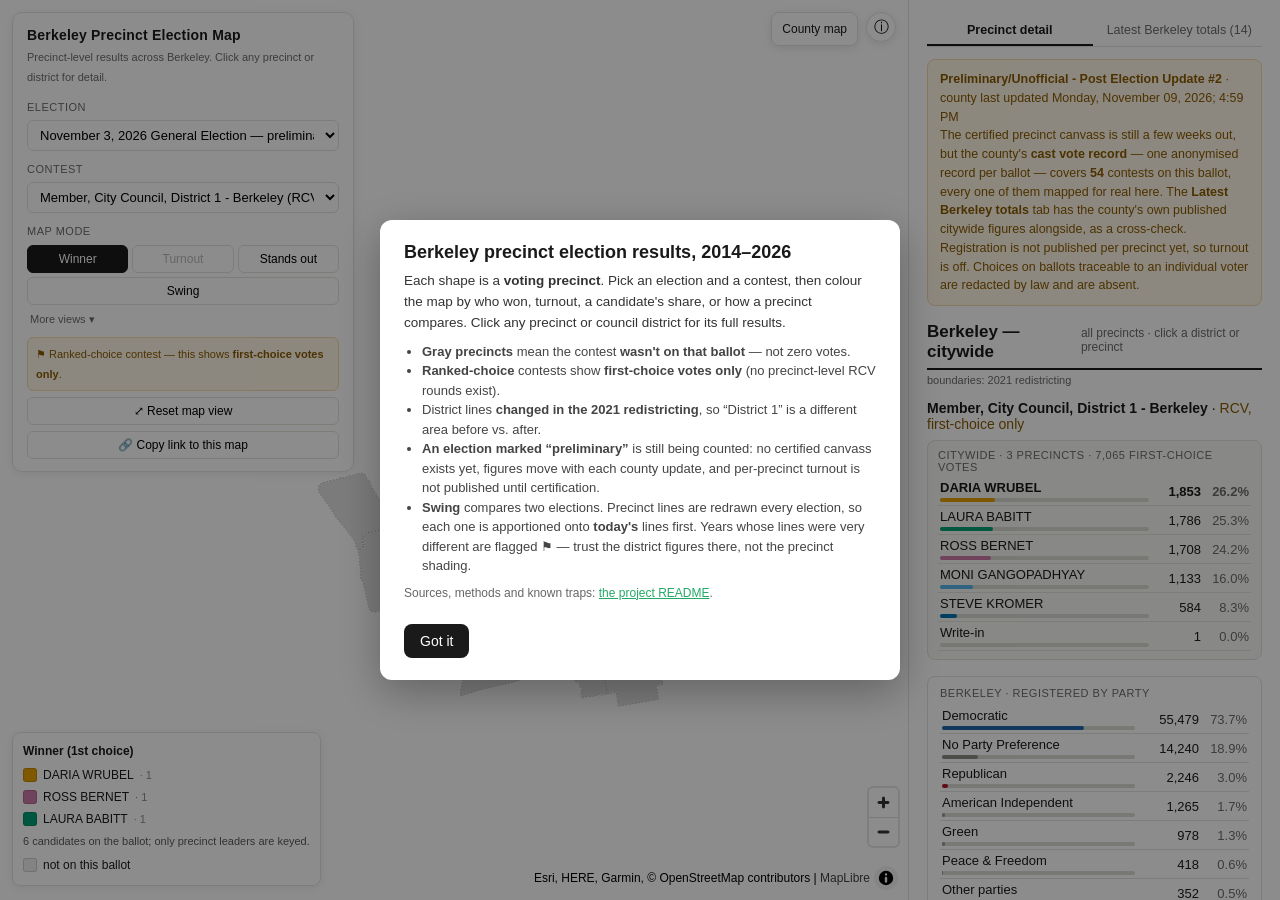
==== commit 94410e59: "Cut both about boxes to five bullets County went from 11 bullets and 649 words to 5 and 201; Berkele" ====
--- a/site/index.html
+++ b/site/index.html
@@ -108,94 +108,6 @@
   #countyLink { position:absolute; top:12px; right:50px; z-index:5; font-size:12px; padding:6px 10px; border:1px solid var(--line);
     border-radius:8px; background:rgba(255,255,255,.96); color:var(--ink); text-decoration:none; box-shadow:0 2px 8px rgba(0,0,0,.1); }
   .ctrlbtn { width:100%; margin-top:6px; padding:6px; font-size:12px; border:1px solid var(--line); background:#fff; border-radius:6px; cursor:pointer; }
-/* ---------- desktop-neutral scaffolding for the mobile sheet ---------- */
-  #sheet { display:contents; }
-  #sheetGrip, #mbar, #ctlBackdrop, #ctlDone { display:none; }
-
-  /* =========================================================================
-     Phones. The old layout floated a 341px control card over a 455px map and
-     put the legend on top of that, leaving about 60px of visible map. Here the
-     map is full-bleed, the controls live in a sheet opened from a slim top bar,
-     and the results panel is a drag-up bottom sheet that never covers the map
-     completely. svh, not vh: legacy vh is measured against the collapsed
-     toolbar, so a vh-sized layout overflows on load in mobile Safari.
-     ========================================================================= */
-  @media (max-width:760px){
-    html, body { height:100%; overflow:hidden; overscroll-behavior:none; }
-    #app { display:block; position:relative; height:100vh; height:100svh; }
-    #map { position:absolute; inset:0; }
-
-    /* --- top bar --------------------------------------------------------- */
-    #mbar { display:flex; gap:6px; align-items:stretch; position:absolute; z-index:7;
-      top:0; left:0; right:0; padding:6px 8px; background:rgba(255,255,255,.97);
-      border-bottom:1px solid var(--line); box-shadow:0 1px 6px rgba(0,0,0,.06); }
-    #mbar button { flex:1 1 0; min-height:44px; min-width:44px; text-align:left;
-      background:#fff; border:1px solid var(--line); border-radius:9px; padding:4px 8px;
-      font:inherit; color:var(--ink); overflow:hidden; cursor:pointer; }
-    #mbar #mbarInfo { flex:0 0 44px; text-align:center; font-size:16px; }
-    #mbar .k { display:block; font-size:9.5px; text-transform:uppercase; letter-spacing:.5px;
-      color:var(--muted); line-height:1.3; }
-    #mbar .v { display:block; font-size:12.5px; font-weight:600; line-height:1.3;
-      white-space:nowrap; overflow:hidden; text-overflow:ellipsis; }
-
-    #nav { top:auto; bottom:calc(var(--peek) + 10px); right:8px; z-index:6; }
-    .maplibregl-ctrl-bottom-right { bottom:calc(var(--peek) + 58px); }
-    #nav a, #nav button { min-height:44px; display:flex; align-items:center; }
-    #nav #aboutBtn { display:none; }      /* lives in the top bar on a phone */
-
-    /* --- controls, as a sheet opened from the top bar -------------------- */
-    #ctlBackdrop { display:block; position:fixed; inset:0; z-index:19;
-      background:rgba(0,0,0,.35); opacity:0; pointer-events:none; transition:opacity .2s; }
-    body.ctl-open #ctlBackdrop { opacity:1; pointer-events:auto; }
-    #controls { position:fixed; z-index:20; top:auto; left:0; right:0; bottom:0; width:auto;
-      max-height:78svh; overflow-y:auto; border-radius:14px 14px 0 0;
-      border:1px solid var(--line); border-bottom:none; padding:14px 16px calc(16px + env(safe-area-inset-bottom));
-      transform:translateY(103%); transition:transform .22s ease;
-      box-shadow:0 -6px 28px rgba(0,0,0,.18); }
-    body.ctl-open #controls { transform:none; }
-    #controls h1, #controls .sub { display:none; }
-    #ctlDone { display:block; order:-1; margin:0 0 10px; min-height:44px; font-size:14px;
-      background:var(--ink); color:#fff; border-color:var(--ink); }
-    .modes { flex-wrap:nowrap; overflow-x:auto; -webkit-overflow-scrolling:touch;
-      scrollbar-width:none; padding-bottom:2px; }
-    .modes::-webkit-scrollbar { display:none; }
-    .modes button { flex:0 0 auto; min-height:44px; padding:6px 12px; }
-    select, .ctrlbtn { min-height:44px; font-size:15px; }   /* 15px: iOS zooms below 16 on focus… */
-    #controls select { font-size:16px; }                    /* …so the real inputs get 16 */
-
-    /* --- legend: one line until tapped ----------------------------------- */
-    #legend { bottom:calc(var(--peek) + 10px); left:8px; max-width:62%; z-index:6;
-      max-height:34px; overflow:hidden; padding:8px 10px; cursor:pointer; }
-    #legend.open { max-height:46svh; overflow-y:auto; }
-    #legend::after { content:"▾"; position:absolute; right:8px; top:7px; color:var(--muted); font-size:11px; }
-    #legend.open::after { content:"▴"; }
-
-    /* --- the results sheet ------------------------------------------------ */
-    #sheet { display:block; position:fixed; z-index:10; left:0; right:0; bottom:0;
-      height:82svh; background:#fff; border-radius:14px 14px 0 0;
-      box-shadow:0 -6px 28px rgba(0,0,0,.16); border:1px solid var(--line); border-bottom:none;
-      transform:translateY(calc(82svh - var(--peek)));
-      transition:transform .24s cubic-bezier(.25,.8,.3,1); touch-action:none; }
-    body.sheet-half #sheet { transform:translateY(42svh); }
-    body.sheet-full #sheet { transform:translateY(0); }
-    body.sheet-drag #sheet { transition:none; }
-    #sheetGrip { display:block; width:100%; background:none; border:none; padding:9px 14px 6px;
-      cursor:grab; text-align:left; font:inherit; touch-action:none; }
-    #sheetGrip .bar { display:block; width:40px; height:4px; border-radius:2px;
-      background:#cfcfc9; margin:0 auto 7px; }
-    #sheetGrip .lbl { display:block; font-size:12.5px; color:var(--muted);
-      white-space:nowrap; overflow:hidden; text-overflow:ellipsis; }
-    #sheetGrip .lbl b { color:var(--ink); }
-    #panel { position:static; height:calc(82svh - 52px); overflow-y:auto;
-      -webkit-overflow-scrolling:touch; border:none; padding:0 16px calc(28px + env(safe-area-inset-bottom)); }
-    body.sheet-peek #panel { overflow:hidden; }   /* no scrolling a sheet you cannot see */
-
-    .prec .ph, .cityrow, .tabs button { min-height:44px; }
-    #about .box { max-height:84svh; }
-  }
-  @media (max-width:380px){
-    #mbar .v { font-size:12px; }
-  }
   @media (max-width:760px){
     /* Berkeley-only chrome */
     #countyLink { top:auto; bottom:calc(var(--peek) + 10px); right:8px; z-index:6;
@@ -206,6 +118,8 @@
     .toggle button, .morebtn, #moreToggle { min-height:44px; }
   }
 </style>
+<!-- after the page's own styles: these rules override the desktop layout -->
+<link rel="stylesheet" href="./shared.css" />
 </head>
 <body>
 <noscript><div style="padding:24px;font:15px/1.6 -apple-system,Arial,sans-serif;max-width:640px">
@@ -281,43 +195,24 @@
 <div id="ctlBackdrop"></div>
 <div id="about"><div class="box">
   <h2>Berkeley precinct election results, 2014–2026</h2>
-  <p>Each shape is a <b>voting precinct</b> in Berkeley. Pick an <b>election</b> and a <b>contest</b>, then
-  color the map by <b>who won</b>, <b>turnout</b>, or a candidate's <b>share</b>. Click any precinct or
-  council district for its full results table.</p>
-  <p style="font-weight:600;margin-bottom:2px">A few things to know:</p>
-  <ul>
-    <li><b>Gray precincts</b> mean the contest <b>wasn't on that ballot</b> — not zero votes.</li>
-    <li><b>Ranked-choice</b> contests show <b>first-choice votes only</b> (no precinct-level RCV rounds exist).</li>
-    <li>District lines <b>changed in the 2021 redistricting</b>, so "District 1" is a different area before vs. after.</li>
-    <li>Older elections had <b>no certified precinct canvass</b>; those totals are shown but marked "not independently reconciled."</li>
-    <li>Statewide propositions show <b>only Berkeley's share</b>, not the statewide result.</li>
-    <li>An election marked <b>preliminary</b> is still being counted. The county does not publish the
-        certified precinct canvass until about a month after election day, but its live results map does
-        carry per-precinct votes for a contest or two — those are mapped for real; every other contest
-        on that ballot is citywide totals only, in the <b>Latest Berkeley totals</b> tab. Per-precinct
-        registration is not published either, so turnout is off for those elections, and every figure is
-        superseded by the certified Statement of Vote.</li>
-    <li><b>Party registration</b> per precinct comes from the
-        <a href="https://statewidedatabase.org/" target="_blank" rel="noopener">California Statewide
-        Database</a> — the only source publishing it below county level — joined by precinct id.
-        It is shown as numbers rather than a map: Berkeley is about 74% Democratic and 3%
-        Republican, so a registration choropleth here would be one flat colour. The
-        <a href="./county.html">county map</a> has a <b>“vs registration”</b> mode, which is where
-        that variation actually lives. Registration is a snapshot taken for one election; where
-        none exists for this one yet, the nearest earlier snapshot is shown and labelled.</li>
-    <li><b>Swing</b> compares one election with another. Precinct lines are redrawn every
-        election, so nothing can be compared across years as published: every election is
-        apportioned onto <b>today's</b> lines by area overlap first, and reduced to three
-        indicators measured the same way throughout — turnout, Democratic share of the
-        two-party vote at the top of the ticket, and pooled YES on Berkeley measures. The
-        panel carries the full series per council district. Years whose lines were very
-        different are flagged (⚑); for those, trust the district figures and not the
-        precinct shading.</li>
-    <li>For statewide offices, Congress and propositions <b>across all of Alameda County</b>, see the
-        <a href="./county.html">county map</a>.</li>
-  </ul>
-  <p style="font-size:12px;color:#666">Source: Alameda County Registrar of Voters. District lines: City of
-  Berkeley. Basemap: Esri, HERE, Garmin, © OpenStreetMap contributors. No tracking or cookies.</p>
+  <p>Each shape is a <b>voting precinct</b>. Pick an election and a contest, then colour the map
+  by who won, turnout, a candidate's share, or how a precinct compares. Click any precinct or
+  council district for its full results.</p>
+<ul>
+      <li><b>Gray precincts</b> mean the contest <b>wasn't on that ballot</b> — not zero votes.</li>
+      <li><b>Ranked-choice</b> contests show <b>first-choice votes only</b> (no precinct-level
+          RCV rounds exist).</li>
+      <li>District lines <b>changed in the 2021 redistricting</b>, so “District 1” is a different
+          area before vs. after.</li>
+      <li><b>An election marked “preliminary”</b> is still being counted: no certified canvass
+          exists yet, figures move with each county update, and per-precinct turnout is not
+          published until certification.</li>
+      <li><b>Swing</b> compares two elections. Precinct lines are redrawn every election, so each
+          one is apportioned onto <b>today's</b> lines first. Years whose lines were very
+          different are flagged ⚑ — trust the district figures there, not the precinct shading.</li>
+    </ul>
+    <p style="font-size:12px;color:#666">Sources, methods and known traps:
+       <a class="src" href="https://github.com/kpsmas123-bit/berkeley-precinct-map#readme" target="_blank" rel="noopener">the project README</a>.</p>
   <button class="ok" id="aboutOk">Got it</button>
 </div></div>
 <div id="editor"><div class="box">
@@ -332,42 +227,10 @@
     <button id="edClose">Close</button>
   </div>
 </div></div>
+<script src="./shared.js"></script>
 <script>
+embedInit("index");
 const DATA = "./data";
-const EMBED_PAGE = "index";
-/* ---- embedding (samkp.com wraps this page in an iframe) ----------------------
-   A deep link shared from samkp.com has to reopen the same view, and "copy link"
-   has to hand back the samkp.com URL, not the github.io one. So the parent is told
-   the hash on every change, and is asked for its own URL when copying. Only the
-   origins listed here are trusted, and only the hash — which is not sensitive — is
-   ever sent. Standalone (unframed) use is unaffected. */
-const EMBED_PARENTS = ["https://samkp.com", "https://www.samkp.com"];
-const FRAMED = (()=>{ try { return !!window.parent && window.parent !== window; } catch(e){ return false; } })();
-let _shareWaiters = [];
-if(FRAMED) window.addEventListener("message", ev=>{
-  if(!EMBED_PARENTS.includes(ev.origin)) return;
-  const d = ev.data || {};
-  if(d.type === "bpm:share-url" && typeof d.url === "string"){
-    const w = _shareWaiters; _shareWaiters = []; w.forEach(fn=>fn(d.url));
-  }
-});
-function notifyParent(){
-  if(!FRAMED) return;
-  for(const o of EMBED_PARENTS){
-    try { window.parent.postMessage({type:"bpm:hash", page:EMBED_PAGE, hash:location.hash}, o); } catch(e){}
-  }
-}
-function shareUrl(){
-  if(!FRAMED) return Promise.resolve(location.href);
-  return new Promise(res=>{
-    let done=false; const finish=u=>{ if(!done){ done=true; res(u); } };
-    _shareWaiters.push(finish);
-    for(const o of EMBED_PARENTS){
-      try { window.parent.postMessage({type:"bpm:share-url-request"}, o); } catch(e){}
-    }
-    setTimeout(()=>finish(location.href), 400);   // no answer: fall back to our own URL
-  });
-}
 
 // Okabe–Ito colorblind-safe qualitative palette (first 7), then neutral grays for overflow.
 const CAT = ["#0072B2","#E69F00","#009E73","#CC79A7","#56B4E9","#D55E00","#F0E442","#8c8c8c","#7d5aa6","#4d4d4d"];
@@ -1423,125 +1286,29 @@
 }
 
 function syncBaselineButtons(){ document.querySelectorAll('#baselineToggle button').forEach(b=>b.classList.toggle("active", b.dataset.base===state.baseline)); }
-/* ================= phone layout =========================================
-   The map is full-bleed and the results panel is a bottom sheet with three
-   snap points, the pattern Google Maps uses and NN/G describes: non-modal,
-   so the map stays live behind it, and never full height so it still reads
-   as a sheet. The controls open as a separate sheet from the top bar, and
-   only one sheet is ever open at a time.
-   ====================================================================== */
-const isPhone = () => matchMedia("(max-width:760px)").matches;
-const SNAPS = ["peek","half","full"];
-let sheetSnap = "peek";
-
-function setSnap(sn){
-  sheetSnap = SNAPS.includes(sn)? sn : "peek";
-  const b=document.body;
-  b.classList.remove("sheet-peek","sheet-half","sheet-full");
-  b.classList.add("sheet-"+sheetSnap);
-  const g=document.getElementById("sheetGrip");
-  if(g) g.setAttribute("aria-expanded", String(sheetSnap!=="peek"));
-  if(sheetSnap==="peek") document.getElementById("panel").scrollTop=0;
-}
-
-/* The peek strip has to earn its 112px: it carries the answer, so the map is
-   readable without opening anything. */
-function syncSheetLabel(){
-  const g=document.getElementById("sheetGrip");
-  if(!g || !isPhone() || !state.results || !state.catalog || !state.contest) return;
-  const lbl=g.querySelector(".lbl");
-  let txt="";
-  try {
+/* what this map puts in the peek strip and after the mode name */
+phoneHooks({
+  label(){
+    if(!state.results || !state.catalog || !state.contest) return "";
     if(state.mode==="swing" && HIST){
       const d=swingAt(state.district||null, state.district?"district":"city");
       const ind=(HIST.indicators[state.indicator]||{}).label||state.indicator;
-      txt = (state.district? `District ${state.district} · `:"")
-          + `<b>${d==null?"—":(d>0?"+":"")+(100*d).toFixed(1)+" pts"}</b> · ${esc(ind)}`;
+      return (state.district? `District ${state.district} · `:"")
+        + `<b>${d==null?"—":(d>0?"+":"")+(100*d).toFixed(1)+" pts"}</b> · ${esc(ind)}`;
     }
-    else if(state.focus) txt=`Precinct ${state.focus}`;
-    else if(state.district) txt=`District ${state.district}`;
-    else {
-      const agg=aggregate2(state.contest), tot=sumv(agg);
-      if(tot){ const [w,v]=winnerOf(agg);
-        txt=`<b>${esc(w)} ${(100*v/tot).toFixed(1)}%</b> · ${tot.toLocaleString()} votes`; }
-    }
-  } catch(e){}
-  lbl.innerHTML = txt || "Results";
-}
-
-function syncTopBar(){
-  if(!isPhone()) return;
-  const c=document.getElementById("mbarContest"), m=document.getElementById("mbarMode");
-  if(c) c.querySelector(".v").textContent = state.contest || "—";
-  if(m){
-    const btn=document.querySelector(`.modes button[data-mode="${state.mode}"]`);
-    let v=btn? btn.textContent.trim() : state.mode;
-    if(state.choice && (state.mode==="choice"||state.mode==="deviation"))
-      v += " · "+String(state.choice).replace(/^[A-Z]{2,4}\s*-\s*/,"");
-    m.querySelector(".v").textContent = v;
-  }
-}
-
-const openControls = on => document.body.classList.toggle("ctl-open", !!on);
-
-function wirePhoneUI(){
-  const grip=document.getElementById("sheetGrip");
-  const sheet=document.getElementById("sheet");
-  setSnap("peek");
-
-  // tap cycles up, and back to peek from the top
-  let dragged=false;
-  grip.addEventListener("click", ()=>{
-    if(dragged){ dragged=false; return; }
-    setSnap(sheetSnap==="peek"? "half" : sheetSnap==="half"? "full" : "peek");
-  });
-
-  // drag: follow the finger, then snap to whichever point is nearest
-  let startY=0, startTop=0, moved=0, dragging=false;
-  const topFor = sn => sn==="full"? 0 : sn==="half"? window.innerHeight*0.42
-                                      : sheet.offsetHeight - parseFloat(getComputedStyle(document.documentElement).getPropertyValue("--peek"));
-  grip.addEventListener("pointerdown", e=>{
-    if(!isPhone()) return;
-    dragging=true; moved=0; startY=e.clientY; startTop=topFor(sheetSnap);
-    document.body.classList.add("sheet-drag");
-    grip.setPointerCapture(e.pointerId);
-  });
-  grip.addEventListener("pointermove", e=>{
-    if(!dragging) return;
-    moved=e.clientY-startY;
-    const max=topFor("peek");
-    sheet.style.transform=`translateY(${Math.max(0,Math.min(max,startTop+moved))}px)`;
-  });
-  const end=()=>{
-    if(!dragging) return;
-    dragging=false; document.body.classList.remove("sheet-drag");
-    sheet.style.transform="";
-    if(Math.abs(moved)>8){
-      dragged=true;
-      const now=Math.max(0,Math.min(topFor("peek"), startTop+moved));
-      let best=SNAPS[0], bd=Infinity;
-      for(const sn of SNAPS){ const d=Math.abs(topFor(sn)-now); if(d<bd){ bd=d; best=sn; } }
-      setSnap(best);
-      setTimeout(()=>{ dragged=false; }, 60);
-    }
-  };
-  grip.addEventListener("pointerup", end);
-  grip.addEventListener("pointercancel", end);
-
-  // top bar -> controls sheet
-  const open=()=>{ openControls(true); setSnap("peek"); };
-  document.getElementById("mbarContest").onclick = open;
-  document.getElementById("mbarMode").onclick = open;
-  document.getElementById("mbarInfo").onclick = ()=>{ document.getElementById("about").style.display="flex"; };
-  document.getElementById("ctlDone").onclick = ()=> openControls(false);
-  document.getElementById("ctlBackdrop").onclick = ()=> openControls(false);
-
-  // legend collapses to one line until tapped
-  const lg=document.getElementById("legend");
-  lg.addEventListener("click", ()=>{ if(isPhone()) lg.classList.toggle("open"); });
-
-  document.addEventListener("keydown", e=>{ if(e.key==="Escape") openControls(false); });
-}
+    if(state.focus) return `Precinct ${state.focus}`;
+    if(state.district) return `District ${state.district}`;
+    const agg=aggregate2(state.contest), tot=sumv(agg);
+    if(!tot) return "";
+    const [w,v]=winnerOf(agg);
+    return `<b>${esc(w)} ${(100*v/tot).toFixed(1)}%</b> · ${tot.toLocaleString()} votes`;
+  },
+  modeSuffix(){
+    return (state.choice && (state.mode==="choice"||state.mode==="deviation"))
+      ? " · "+String(state.choice).replace(/^[A-Z]{2,4}\s*-\s*/,"") : "";
+  }
+});
+
 
 /* Swing compares this election with another, so it needs both pickers filled
    and a default partner: the previous election of the same kind, since a
--- a/site/shared.css
+++ b/site/shared.css
@@ -0,0 +1,92 @@
+/* Shared by index.html and county.html.
+   Everything here was duplicated in both files; the phone layout alone was 88
+   identical lines, and a fix to one copy did not reach the other. */
+
+/* ---------- desktop-neutral scaffolding for the mobile sheet ---------- */
+  #sheet { display:contents; }
+  #sheetGrip, #mbar, #ctlBackdrop, #ctlDone { display:none; }
+
+  /* =========================================================================
+     Phones. The old layout floated a 341px control card over a 455px map and
+     put the legend on top of that, leaving about 60px of visible map. Here the
+     map is full-bleed, the controls live in a sheet opened from a slim top bar,
+     and the results panel is a drag-up bottom sheet that never covers the map
+     completely. svh, not vh: legacy vh is measured against the collapsed
+     toolbar, so a vh-sized layout overflows on load in mobile Safari.
+     ========================================================================= */
+  @media (max-width:760px){
+    html, body { height:100%; overflow:hidden; overscroll-behavior:none; }
+    #app { display:block; position:relative; height:100vh; height:100svh; }
+    #map { position:absolute; inset:0; }
+
+    /* --- top bar --------------------------------------------------------- */
+    #mbar { display:flex; gap:6px; align-items:stretch; position:absolute; z-index:7;
+      top:0; left:0; right:0; padding:6px 8px; background:rgba(255,255,255,.97);
+      border-bottom:1px solid var(--line); box-shadow:0 1px 6px rgba(0,0,0,.06); }
+    #mbar button { flex:1 1 0; min-height:44px; min-width:44px; text-align:left;
+      background:#fff; border:1px solid var(--line); border-radius:9px; padding:4px 8px;
+      font:inherit; color:var(--ink); overflow:hidden; cursor:pointer; }
+    #mbar #mbarInfo { flex:0 0 44px; text-align:center; font-size:16px; }
+    #mbar .k { display:block; font-size:9.5px; text-transform:uppercase; letter-spacing:.5px;
+      color:var(--muted); line-height:1.3; }
+    #mbar .v { display:block; font-size:12.5px; font-weight:600; line-height:1.3;
+      white-space:nowrap; overflow:hidden; text-overflow:ellipsis; }
+
+    #nav { top:auto; bottom:calc(var(--peek) + 10px); right:8px; z-index:6; }
+    .maplibregl-ctrl-bottom-right { bottom:calc(var(--peek) + 58px); }
+    #nav a, #nav button { min-height:44px; display:flex; align-items:center; }
+    #nav #aboutBtn { display:none; }      /* lives in the top bar on a phone */
+
+    /* --- controls, as a sheet opened from the top bar -------------------- */
+    #ctlBackdrop { display:block; position:fixed; inset:0; z-index:19;
+      background:rgba(0,0,0,.35); opacity:0; pointer-events:none; transition:opacity .2s; }
+    body.ctl-open #ctlBackdrop { opacity:1; pointer-events:auto; }
+    #controls { position:fixed; z-index:20; top:auto; left:0; right:0; bottom:0; width:auto;
+      max-height:78svh; overflow-y:auto; border-radius:14px 14px 0 0;
+      border:1px solid var(--line); border-bottom:none; padding:14px 16px calc(16px + env(safe-area-inset-bottom));
+      transform:translateY(103%); transition:transform .22s ease;
+      box-shadow:0 -6px 28px rgba(0,0,0,.18); }
+    body.ctl-open #controls { transform:none; }
+    #controls h1, #controls .sub { display:none; }
+    #ctlDone { display:block; order:-1; margin:0 0 10px; min-height:44px; font-size:14px;
+      background:var(--ink); color:#fff; border-color:var(--ink); }
+    .modes { flex-wrap:nowrap; overflow-x:auto; -webkit-overflow-scrolling:touch;
+      scrollbar-width:none; padding-bottom:2px; }
+    .modes::-webkit-scrollbar { display:none; }
+    .modes button { flex:0 0 auto; min-height:44px; padding:6px 12px; }
+    select, .ctrlbtn { min-height:44px; font-size:15px; }   /* 15px: iOS zooms below 16 on focus… */
+    #controls select { font-size:16px; }                    /* …so the real inputs get 16 */
+
+    /* --- legend: one line until tapped ----------------------------------- */
+    #legend { bottom:calc(var(--peek) + 10px); left:8px; max-width:62%; z-index:6;
+      max-height:34px; overflow:hidden; padding:8px 10px; cursor:pointer; }
+    #legend.open { max-height:46svh; overflow-y:auto; }
+    #legend::after { content:"▾"; position:absolute; right:8px; top:7px; color:var(--muted); font-size:11px; }
+    #legend.open::after { content:"▴"; }
+
+    /* --- the results sheet ------------------------------------------------ */
+    #sheet { display:block; position:fixed; z-index:10; left:0; right:0; bottom:0;
+      height:82svh; background:#fff; border-radius:14px 14px 0 0;
+      box-shadow:0 -6px 28px rgba(0,0,0,.16); border:1px solid var(--line); border-bottom:none;
+      transform:translateY(calc(82svh - var(--peek)));
+      transition:transform .24s cubic-bezier(.25,.8,.3,1); touch-action:none; }
+    body.sheet-half #sheet { transform:translateY(42svh); }
+    body.sheet-full #sheet { transform:translateY(0); }
+    body.sheet-drag #sheet { transition:none; }
+    #sheetGrip { display:block; width:100%; background:none; border:none; padding:9px 14px 6px;
+      cursor:grab; text-align:left; font:inherit; touch-action:none; }
+    #sheetGrip .bar { display:block; width:40px; height:4px; border-radius:2px;
+      background:#cfcfc9; margin:0 auto 7px; }
+    #sheetGrip .lbl { display:block; font-size:12.5px; color:var(--muted);
+      white-space:nowrap; overflow:hidden; text-overflow:ellipsis; }
+    #sheetGrip .lbl b { color:var(--ink); }
+    #panel { position:static; height:calc(82svh - 52px); overflow-y:auto;
+      -webkit-overflow-scrolling:touch; border:none; padding:0 16px calc(28px + env(safe-area-inset-bottom)); }
+    body.sheet-peek #panel { overflow:hidden; }   /* no scrolling a sheet you cannot see */
+
+    .prec .ph, .cityrow, .tabs button { min-height:44px; }
+    #about .box { max-height:84svh; }
+  }
+  @media (max-width:380px){
+    #mbar .v { font-size:12px; }
+  }
